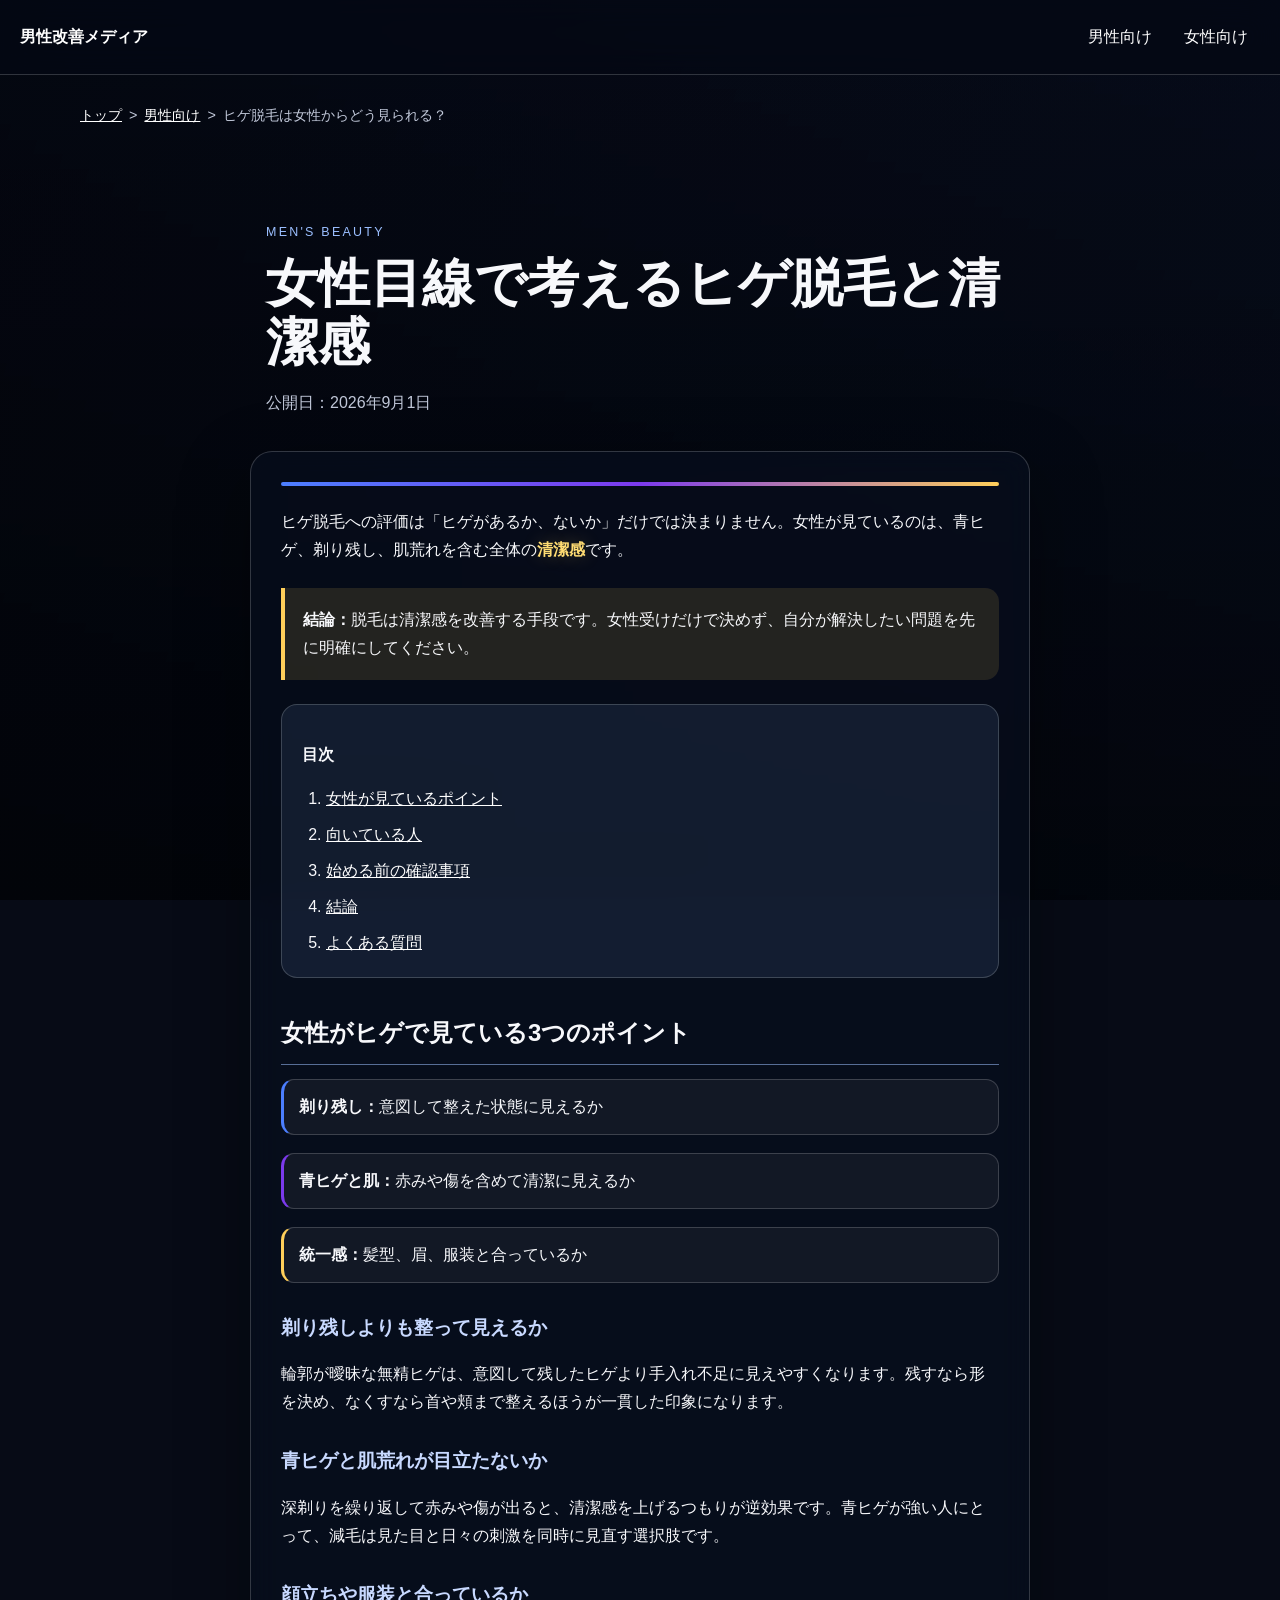
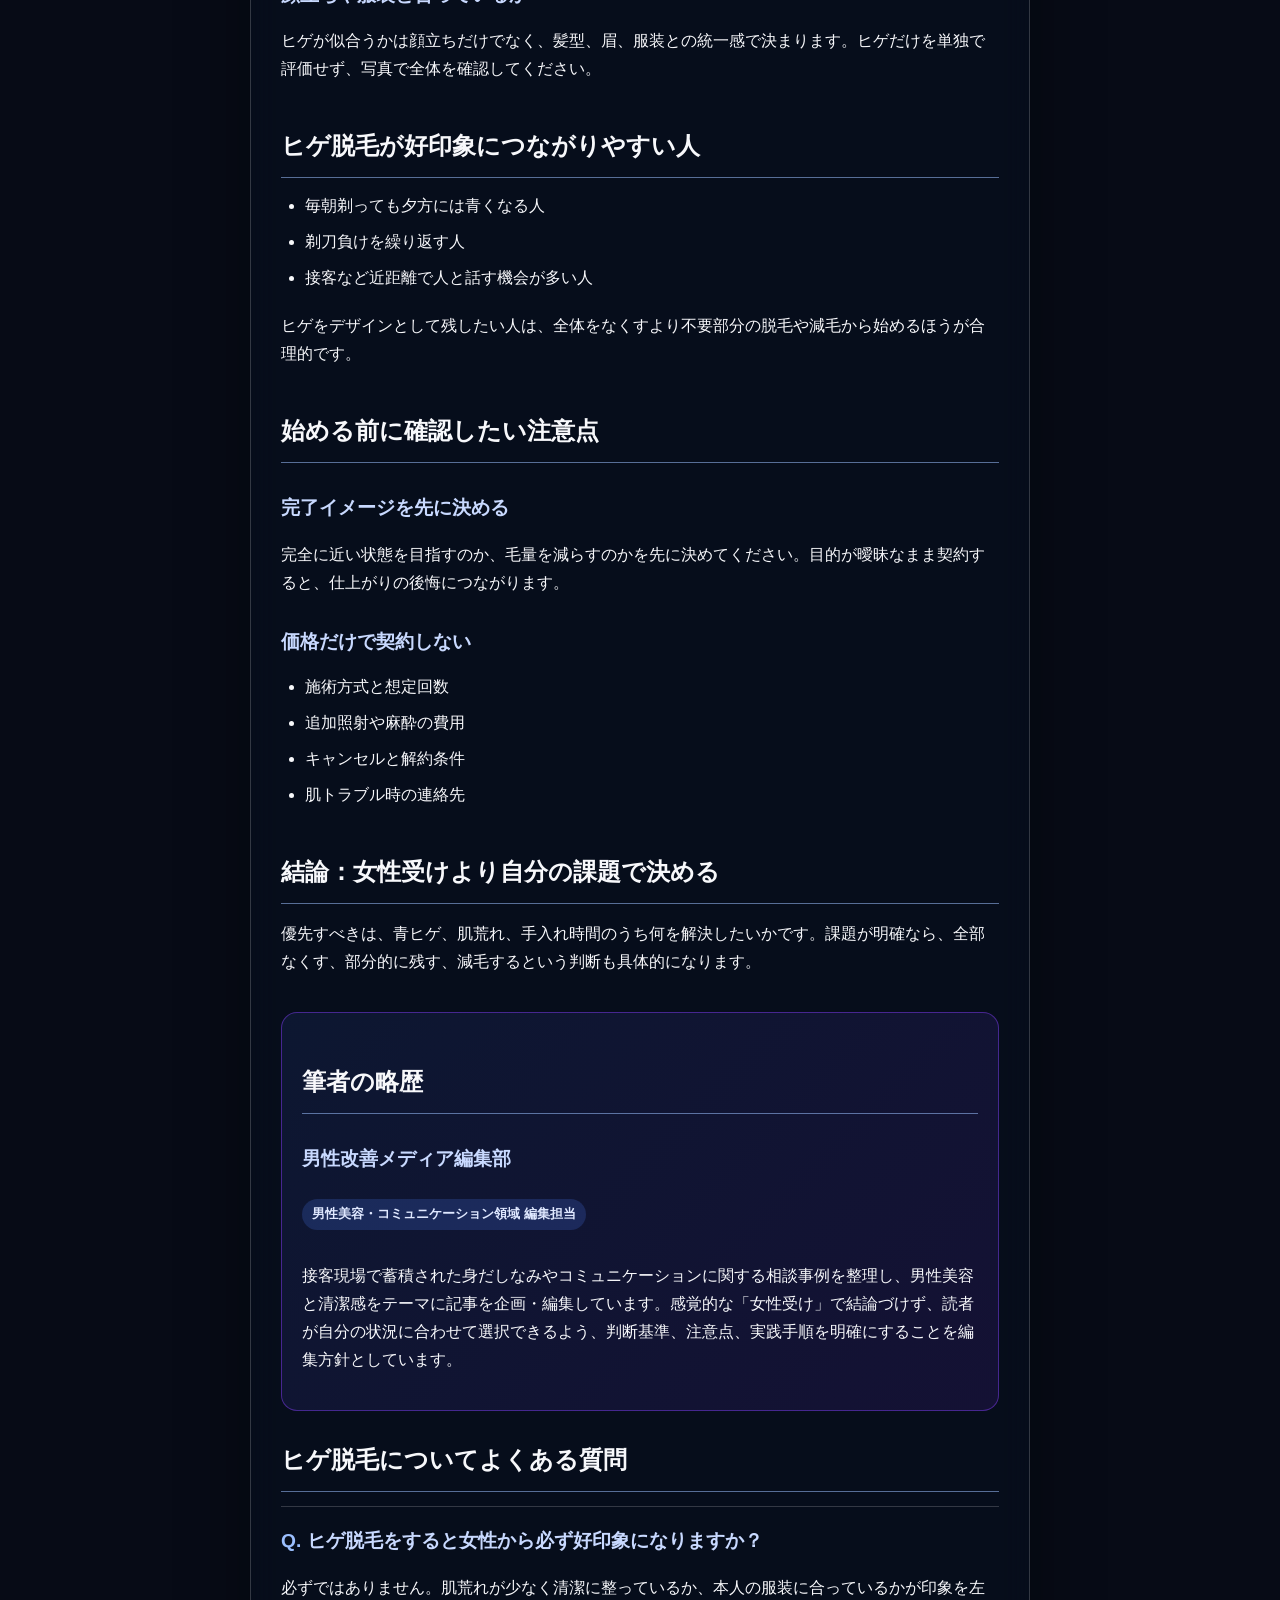
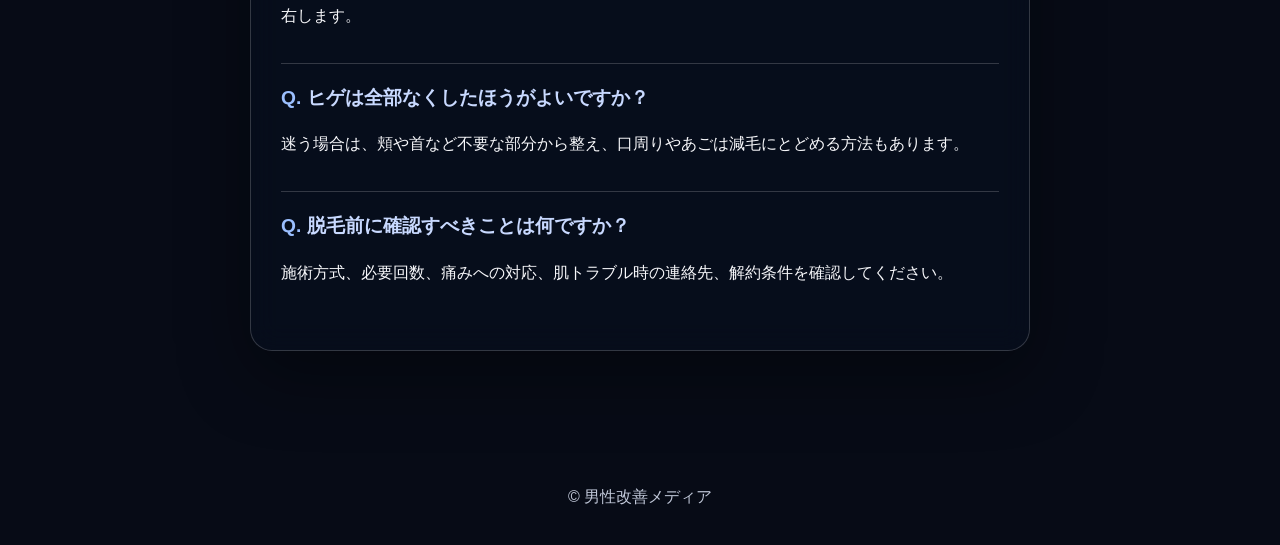
==== mens/hige-datsumo/index.html @ 0d2eb724 "Add files via upload" ====
<!doctype html>
<html lang="ja">
<head>
  <meta charset="UTF-8"><meta name="viewport" content="width=device-width,initial-scale=1">
  <title>ヒゲ脱毛は女性に好印象？本音を解説</title>
  <meta name="description" content="ヒゲ脱毛は女性にどう見られるのか。青ヒゲ、清潔感、似合うデザインの考え方から、脱毛前に確認すべき注意点まで、女性の本音を踏まえて具体的に解説します。">
  <meta name="keywords" content="ヒゲ脱毛,青ヒゲ,女性の本音">
  <link rel="canonical" href="https://tojo-cast.com/blog/mens/hige-datsumo/">
  <meta property="og:type" content="article"><meta property="og:locale" content="ja_JP"><meta property="og:site_name" content="男性改善メディア">
  <meta property="og:title" content="ヒゲ脱毛は女性に好印象？本音を解説"><meta property="og:description" content="青ヒゲや清潔感を女性はどう見るのか。ヒゲ脱毛の印象と判断基準を現場視点で解説します。"><meta property="og:url" content="https://tojo-cast.com/blog/mens/hige-datsumo/"><meta property="article:published_time" content="2026-09-01">
  <link rel="stylesheet" href="../../style.css">
  <script type="application/ld+json">[{"@context":"https://schema.org","@type":"Article","headline":"ヒゲ脱毛は女性に好印象？本音を解説","description":"ヒゲ脱毛は女性にどう見られるのか。青ヒゲ、清潔感、似合うデザインの考え方を女性の本音から解説します。","datePublished":"2026-09-01","dateModified":"2026-09-01","inLanguage":"ja","mainEntityOfPage":"https://tojo-cast.com/blog/mens/hige-datsumo/","author":{"@type":"Person","name":"男性改善メディア編集部"},"publisher":{"@type":"Organization","name":"男性改善メディア","url":"https://tojo-cast.com/blog/"},"keywords":["ヒゲ脱毛","青ヒゲ","女性の本音"]},{"@context":"https://schema.org","@type":"FAQPage","mainEntity":[{"@type":"Question","name":"ヒゲ脱毛をすると女性から必ず好印象になりますか？","acceptedAnswer":{"@type":"Answer","text":"必ずではありません。脱毛そのものより、肌荒れが少なく清潔に整っていること、本人の顔立ちや服装に合っていることが印象を左右します。"}},{"@type":"Question","name":"ヒゲは全部なくしたほうがよいですか？","acceptedAnswer":{"@type":"Answer","text":"迷う場合は、頬や首など不要な部分から整え、口周りやあごは減毛にとどめる方法もあります。"}},{"@type":"Question","name":"脱毛前に確認すべきことは何ですか？","acceptedAnswer":{"@type":"Answer","text":"施術方式、必要回数、痛みへの対応、肌トラブル時の連絡先、解約条件を確認してください。"}}]},{"@context":"https://schema.org","@type":"BreadcrumbList","itemListElement":[{"@type":"ListItem","position":1,"name":"トップ","item":"https://tojo-cast.com/blog/"},{"@type":"ListItem","position":2,"name":"男性向け","item":"https://tojo-cast.com/blog/#mens"},{"@type":"ListItem","position":3,"name":"ヒゲ脱毛は女性からどう見られる？","item":"https://tojo-cast.com/blog/mens/hige-datsumo/"}]}]</script>
</head>
<body>
  <div class="site-bg"></div>
  <header class="top-header"><a class="logo" href="../../">男性改善メディア</a><nav class="main-nav" aria-label="カテゴリ"><a href="../../#mens">男性向け</a><a href="../../#womens">女性向け</a></nav></header>
  <main class="detail-main">
    <nav aria-label="パンくずリスト"><ol class="blog-breadcrumb"><li><a href="../../">トップ</a></li><li><a href="../../#mens">男性向け</a></li><li aria-current="page">ヒゲ脱毛は女性からどう見られる？</li></ol></nav>
    <article class="blog-container">
      <header class="sub-hero compact-hero"><p class="eyebrow">MEN'S BEAUTY</p><h1>女性目線で考えるヒゲ脱毛と清潔感</h1><p class="lead">公開日：<time datetime="2026-09-01">2026年9月1日</time></p></header>
      <div class="panel blog-article-body">
        <hr class="blog-color-bar">
        <p>ヒゲ脱毛への評価は「ヒゲがあるか、ないか」だけでは決まりません。女性が見ているのは、青ヒゲ、剃り残し、肌荒れを含む全体の<span class="blog-inline-emphasis">清潔感</span>です。</p>
        <aside class="blog-important"><strong>結論：</strong>脱毛は清潔感を改善する手段です。女性受けだけで決めず、自分が解決したい問題を先に明確にしてください。</aside>
        <nav class="blog-toc" aria-labelledby="toc-title"><p id="toc-title" class="blog-toc-title">目次</p><ol><li><a href="#points">女性が見ているポイント</a></li><li><a href="#fit">向いている人</a></li><li><a href="#check">始める前の確認事項</a></li><li><a href="#conclusion">結論</a></li><li><a href="#faq">よくある質問</a></li></ol></nav>
        <h2 id="points">女性がヒゲで見ている3つのポイント</h2>
        <ol class="blog-summary-list"><li><strong>剃り残し：</strong>意図して整えた状態に見えるか</li><li><strong>青ヒゲと肌：</strong>赤みや傷を含めて清潔に見えるか</li><li><strong>統一感：</strong>髪型、眉、服装と合っているか</li></ol>
        <h3>剃り残しよりも整って見えるか</h3><p>輪郭が曖昧な無精ヒゲは、意図して残したヒゲより手入れ不足に見えやすくなります。残すなら形を決め、なくすなら首や頬まで整えるほうが一貫した印象になります。</p>
        <h3>青ヒゲと肌荒れが目立たないか</h3><p>深剃りを繰り返して赤みや傷が出ると、清潔感を上げるつもりが逆効果です。青ヒゲが強い人にとって、減毛は見た目と日々の刺激を同時に見直す選択肢です。</p>
        <h3>顔立ちや服装と合っているか</h3><p>ヒゲが似合うかは顔立ちだけでなく、髪型、眉、服装との統一感で決まります。ヒゲだけを単独で評価せず、写真で全体を確認してください。</p>
        <h2 id="fit">ヒゲ脱毛が好印象につながりやすい人</h2><ul><li>毎朝剃っても夕方には青くなる人</li><li>剃刀負けを繰り返す人</li><li>接客など近距離で人と話す機会が多い人</li></ul><p>ヒゲをデザインとして残したい人は、全体をなくすより不要部分の脱毛や減毛から始めるほうが合理的です。</p>
        <h2 id="check">始める前に確認したい注意点</h2><h3>完了イメージを先に決める</h3><p>完全に近い状態を目指すのか、毛量を減らすのかを先に決めてください。目的が曖昧なまま契約すると、仕上がりの後悔につながります。</p><h3>価格だけで契約しない</h3><ul><li>施術方式と想定回数</li><li>追加照射や麻酔の費用</li><li>キャンセルと解約条件</li><li>肌トラブル時の連絡先</li></ul>
        <h2 id="conclusion">結論：女性受けより自分の課題で決める</h2><p>優先すべきは、青ヒゲ、肌荒れ、手入れ時間のうち何を解決したいかです。課題が明確なら、全部なくす、部分的に残す、減毛するという判断も具体的になります。</p>
        <section class="blog-author" aria-labelledby="author"><h2 id="author">筆者の略歴</h2><h3>男性改善メディア編集部</h3><p class="blog-author-role">男性美容・コミュニケーション領域 編集担当</p><p>接客現場で蓄積された身だしなみやコミュニケーションに関する相談事例を整理し、男性美容と清潔感をテーマに記事を企画・編集しています。感覚的な「女性受け」で結論づけず、読者が自分の状況に合わせて選択できるよう、判断基準、注意点、実践手順を明確にすることを編集方針としています。</p></section>
        <section id="faq" aria-labelledby="faq-title"><h2 id="faq-title">ヒゲ脱毛についてよくある質問</h2><article class="blog-faq-item"><h3>ヒゲ脱毛をすると女性から必ず好印象になりますか？</h3><p>必ずではありません。肌荒れが少なく清潔に整っているか、本人の服装に合っているかが印象を左右します。</p></article><article class="blog-faq-item"><h3>ヒゲは全部なくしたほうがよいですか？</h3><p>迷う場合は、頬や首など不要な部分から整え、口周りやあごは減毛にとどめる方法もあります。</p></article><article class="blog-faq-item"><h3>脱毛前に確認すべきことは何ですか？</h3><p>施術方式、必要回数、痛みへの対応、肌トラブル時の連絡先、解約条件を確認してください。</p></article></section>
      </div>
    </article>
  </main>
  <footer class="footer">© 男性改善メディア</footer>
</body></html>
---- style.css ----
* {
    box-sizing: border-box;
    margin: 0;
    padding: 0
}

:root {
    --text: #f7f8fb;
    --muted: #c1c8d9;
    --line: rgba(255, 255, 255, .18);
    --panel: rgba(8, 14, 30, .72);
    --accent: #9bbfff;
    --blue: #4c7fff;
    --purple: #7c3aed;
    --green: #06c755
}

html {
    scroll-behavior: smooth
}

body {
    min-height: 100vh;
    color: var(--text);
    font-family: "Segoe UI", "Hiragino Sans", "Yu Gothic", sans-serif;
    background: #070b16;
    line-height: 1.75
}



a {
    color: #fff !important;
    /* 通常時の文字色（白など） */
}

a:visited {
    color: #ccc !important;
    /* 訪問済みリンクの色（薄いグレーなど） */
}

.site-bg {
    position: fixed;
    inset: 0;
    z-index: -2;
    background-image: linear-gradient(105deg, rgba(3, 6, 16, .58), rgba(8, 18, 42, .38)), url("https://tojo-cast.com/assets/images/background.png");
    background-position: center;
    background-size: cover;
    background-repeat: no-repeat
}

.site-bg:after {
    content: "";
    position: absolute;
    inset: 0;
    background: linear-gradient(to bottom, rgba(0, 0, 0, .08), rgba(0, 0, 0, .55))
}

.top-header {
    position: sticky;
    top: 0;
    z-index: 10;
    display: flex;
    justify-content: space-between;
    align-items: center;
    padding: 14px 20px;
    background: rgba(5, 9, 20, .76);
    backdrop-filter: blur(16px);
    border-bottom: 1px solid var(--line)
}

.logo {
    font-weight: 800;
    text-decoration: none
}

.main-nav {
    display: flex;
    gap: 8px
}

.main-nav a {
    text-decoration: none;
    padding: 9px 12px;
    border-radius: 999px
}

.main-nav a:hover {
    color: #fff;
    background: rgba(255, 255, 255, .08)
}

.menu-button {
    display: none;
    color: #fff;
    background: transparent;
    border: 1px solid var(--line);
    border-radius: 999px;
    padding: 8px 13px
}

.hero,
.sub-hero {
    width: min(1040px, calc(100% - 32px));
    margin: auto;
    padding: 74px 0 54px
}

.hero h1 {
    font-size: clamp(2.5rem, 7vw, 5rem);
    line-height: 1.08
}

.sub-hero h1 {
    font-size: clamp(2rem, 4.5vw, 3.25rem);
    line-height: 1.13
}

.compact-hero {
    padding-bottom: 34px
}

.eyebrow,
.section-label {
    font-size: .78rem;
    letter-spacing: .18em;
    color: var(--accent);
    margin-bottom: 10px
}

.lead,
.muted,
.cast-body p,
.faq-list p {
    color: var(--muted);
    margin-top: 17px
}

.hero-actions,
.choice-actions {
    display: flex;
    gap: 16px;
    flex-wrap: wrap;
    margin-top: 30px;
    align-items: center
}

.choice-actions {
    padding-bottom: 6px
}

.primary-btn,
.secondary-btn,
.line-btn {
    display: inline-flex;
    min-height: 50px;
    align-items: center;
    justify-content: center;
    padding: 13px 22px;
    border-radius: 999px;
    text-decoration: none;
    font-weight: 700
}

#cast-detail {
    white-space: pre-line;
}

.primary-btn {
    border: 0;
    color: #fff;
    background: linear-gradient(135deg, var(--blue), var(--purple));
    cursor: pointer
}

.secondary-btn {
    border: 1px solid var(--line);
    background: rgba(255, 255, 255, .07)
}

.line-btn {
    background: var(--green);
    color: #fff
}

.section {
    width: min(1120px, calc(100% - 32px));
    margin: 0 auto 28px
}

.panel,
.cast-card,
.detail-card,
.schedule-card {
    background: var(--panel);
    border: 1px solid var(--line);
    border-radius: 22px;
    box-shadow: 0 24px 70px rgba(0, 0, 0, .38);
    backdrop-filter: blur(14px)
}

.panel {
    padding: 30px
}

.about-panel,
.two-col {
    display: grid;
    grid-template-columns: 1.2fr .9fr;
    gap: 26px
}

.section h2 {
    font-size: clamp(1.55rem, 3vw, 2.25rem);
    line-height: 1.25;
    margin-bottom: 12px
}

.trust-card {
    padding: 22px;
    background: rgba(255, 255, 255, .08);
    border-radius: 18px
}

.station-links {
    display: grid;
    grid-template-columns: repeat(auto-fit, minmax(200px, 1fr));
    gap: 12px;
    margin-top: 20px
}

.station-links a {
    display: grid;
    text-decoration: none;
    padding: 15px;
    border: 1px solid var(--line);
    border-radius: 15px;
}

.station-links span {
    font-size: .85rem;
    color: var(--muted)
}

.section-head {
    margin-bottom: 20px
}

.cast-grid {
    display: grid;
    grid-template-columns: repeat(3, 1fr);
    gap: 20px
}

.cast-card {
    text-decoration: none;
    overflow: hidden
}

.cast-thumb-wrap {
    position: relative
}

.cast-card img {
    width: 100%;
    display: block;
    aspect-ratio: 4/5;
    object-fit: cover
}

.recommend-badge,
.photo-count {
    position: absolute;
    padding: 5px 10px;
    border-radius: 999px;
    font-size: .76rem
}

.recommend-badge {
    top: 12px;
    left: 12px;
    background: #ffcf5a;
    color: #161616;
    font-weight: 800
}

.photo-count {
    right: 12px;
    bottom: 12px;
    background: rgba(5, 9, 20, .75)
}

.cast-body {
    padding: 18px
}

.tag-row {
    display: flex;
    gap: 7px;
    flex-wrap: wrap;
    margin: 12px 0
}

.tag {
    font-size: .76rem;
    padding: 4px 8px;
    border-radius: 999px;
    background: rgba(139, 183, 255, .14)
}

.mini-schedule {
    display: grid;
    grid-template-columns: repeat(7, 1fr);
    gap: 5px;
    margin-top: 14px
}

.mini-day {
    height: 8px;
    border-radius: 999px
}

.mini-day.available {
    background: #5de4aa
}

.mini-day.unavailable {
    background: #4c5265
}

.check-list {
    list-style: none
}

.check-list li {
    padding: 9px 0;
    border-bottom: 1px solid rgba(255, 255, 255, .1)
}

.mail-template {
    padding: 20px;
    background: rgba(0, 0, 0, .25);
    border-radius: 16px
}

.mail-template pre {
    white-space: pre-wrap;
    color: #dce8ff;
    font: inherit;
    font-size: .9rem
}

.info-list {
    display: grid;
    gap: 12px
}

.info-list p {
    display: grid;
    padding: 14px;
    background: rgba(255, 255, 255, .06);
    border-radius: 14px
}

.faq-list {
    display: grid;
    gap: 14px
}

.faq-list article {
    padding: 18px;
    background: rgba(255, 255, 255, .05);
    border-radius: 16px
}

.faq-list article h2 {
    font-size: 1.15rem
}

.footer {
    text-align: center;
    color: var(--muted);
    padding: 34px
}

.detail-main {
    width: min(1120px, calc(100% - 32px));
    margin: auto;
    padding: 28px 0 70px
}

.back-link {
    color: var(--muted)
}

.detail-layout {
    display: grid;
    grid-template-columns: .9fr 1.1fr;
    gap: 22px;
    margin-top: 18px
}

.detail-photo {
    overflow: hidden;
    border-radius: 22px;
    border: 1px solid var(--line)
}

.detail-photo img {
    width: 100%;
    display: block;
    aspect-ratio: 4/5;
    object-fit: cover
}

.gallery-thumbs {
    display: grid;
    grid-template-columns: repeat(3, 1fr);
    gap: 8px;
    margin-top: 9px
}

.gallery-thumb {
    padding: 0;
    border: 1px solid var(--line);
    border-radius: 12px;
    overflow: hidden
}

.gallery-thumb img {
    width: 100%;
    display: block
}

.detail-card,
.schedule-card {
    padding: 26px
}

.detail-card h1 {
    font-size: clamp(1.9rem, 4vw, 3rem)
}

.detail-recommend {
    font-size: .75rem;
    background: #ffcf5a;
    color: #111;
    padding: 4px 8px;
    border-radius: 999px;
    margin-left: 8px
}

.schedule-card {
    grid-column: 1/-1
}

.calendar {
    display: grid;
    grid-template-columns: repeat(7, 1fr);
    gap: 8px;
    margin-top: 16px
}

.calendar-day {
    display: grid;
    gap: 4px;
    padding: 10px;
    border: 1px solid var(--line);
    border-radius: 13px;
    background: rgba(0, 0, 0, .24)
}

.calendar-day span,
.calendar-day small {
    font-size: .74rem;
    color: var(--muted)
}

.calendar-day.available {
    border-color: rgba(93, 228, 170, .4)
}

.calendar-day.unavailable {
    opacity: .65
}

@media(max-width:850px) {
    .menu-button {
        display: block
    }

    .main-nav {
        display: none;
        position: absolute;
        top: 62px;
        left: 12px;
        right: 12px;
        flex-direction: column;
        background: rgba(5, 9, 20, .97);
        padding: 13px;
        border-radius: 16px
    }

    .main-nav.open {
        display: flex
    }

    .main-nav a {
        text-align: center
    }

    .hero,
    .sub-hero {
        padding: 48px 0 36px
    }

    .about-panel,
    .two-col,
    .detail-layout {
        grid-template-columns: 1fr
    }

    .cast-grid {
        grid-template-columns: 1fr
    }

    .choice-actions {
        gap: 14px;
        margin-top: 24px
    }

    .choice-actions>* {
        width: 100%
    }

    .calendar {
        grid-template-columns: repeat(2, 1fr)
    }

    .site-bg {
        background-attachment: scroll;
        background-position: 50% 20%
    }
}

@media(max-width:420px) {
    .hero h1 {
        font-size: 2.25rem
    }

    .sub-hero h1 {
        font-size: 1.9rem
    }

    .calendar {
        grid-template-columns: 1fr
    }

    .panel {
        padding: 22px
    }
}

/* ==================================================
   Blog extension classes
   Existing rules above this point are unchanged.
   ================================================== */
.blog-container {
    width: min(780px, calc(100% - 32px));
    margin: 0 auto 28px
}
.blog-wide {
    width: min(1120px, calc(100% - 32px));
    margin: 0 auto 28px
}
.blog-breadcrumb {
    display: flex;
    flex-wrap: wrap;
    gap: 7px;
    list-style: none;
    color: var(--muted);
    font-size: .9rem;
    margin-bottom: 20px
}
.blog-breadcrumb li:not(:last-child):after {
    content: ">";
    margin-left: 7px;
    color: var(--muted)
}
.blog-category-section {
    scroll-margin-top: 90px;
    margin-bottom: 24px
}
.blog-category-section:target {
    outline: 2px solid var(--accent);
    outline-offset: 5px
}
.blog-article-list {
    display: grid;
    gap: 12px;
    list-style: none;
    margin-top: 18px
}
.blog-article-list a {
    display: block;
    padding: 16px;
    text-decoration: none;
    border: 1px solid var(--line);
    border-radius: 15px;
    background: rgba(255, 255, 255, .05)
}
.blog-article-list a:hover {
    background: rgba(255, 255, 255, .1)
}
.blog-article-list strong,
.blog-article-list span {
    display: block
}
.blog-article-list span {
    color: var(--muted);
    font-size: .9rem;
    margin-top: 5px
}
.blog-article-body {
    font-size: 1rem
}
.blog-article-body p {
    margin: 16px 0
}
.blog-article-body h2 {
    margin: 42px 0 14px;
    padding-bottom: 10px;
    border-bottom: 1px solid var(--line)
}
.blog-article-body h2:first-of-type {
    margin-top: 28px
}
.blog-article-body h3 {
    font-size: 1.2rem;
    margin: 28px 0 8px
}
.blog-article-body ul,
.blog-article-body ol {
    padding-left: 1.5em;
    margin: 14px 0 20px
}
.blog-article-body li + li {
    margin-top: 8px
}
.blog-toc {
    margin: 24px 0 34px;
    padding: 20px;
    border: 1px solid var(--line);
    border-radius: 16px;
    background: rgba(139, 183, 255, .1)
}
.blog-toc-title {
    font-weight: 800;
    margin: 0 0 8px
}
.blog-toc ol {
    margin-bottom: 0
}
.blog-important {
    margin: 24px 0;
    padding: 18px;
    border-left: 4px solid #ffcf5a;
    border-radius: 0 14px 14px 0;
    background: rgba(255, 207, 90, .12)
}
.blog-summary-list {
    display: grid;
    gap: 10px;
    padding: 0 !important;
    list-style: none
}
.blog-summary-list li {
    padding: 13px 15px;
    border: 1px solid var(--line);
    border-radius: 13px;
    background: rgba(255, 255, 255, .05)
}
.blog-author {
    margin-top: 36px;
    padding: 20px;
    border: 1px solid var(--line);
    border-radius: 16px;
    background: rgba(255, 255, 255, .05)
}
.blog-author h2 {
    margin-top: 0
}
.blog-faq-item {
    padding: 17px 0;
    border-top: 1px solid var(--line)
}
.blog-faq-item h3 {
    margin-top: 0
}
@media(min-width:700px) {
    .blog-article-list {
        grid-template-columns: repeat(2, 1fr)
    }
}
@media(max-width:420px) {
    .blog-container,
    .blog-wide {
        width: calc(100% - 24px)
    }
    .blog-toc,
    .blog-important,
    .blog-author {
        padding: 16px
    }
}


/* Blog V3 color and emphasis additions. Existing classes above remain unchanged. */
.blog-inline-emphasis {
    display: inline;
    color: #ffdc73;
    font-weight: 800;
    text-shadow: 0 0 18px rgba(255, 207, 90, .24)
}
.blog-color-bar {
    height: 4px;
    margin: 0 0 22px;
    border: 0;
    border-radius: 999px;
    background: linear-gradient(90deg, var(--blue), var(--purple), #ffcf5a)
}
.blog-article-body h2 {
    border-bottom-color: rgba(155, 191, 255, .55)
}
.blog-article-body h3 {
    color: #c8d9ff
}
.blog-summary-list li:nth-child(3n+1) {
    border-left: 3px solid var(--blue)
}
.blog-summary-list li:nth-child(3n+2) {
    border-left: 3px solid var(--purple)
}
.blog-summary-list li:nth-child(3n) {
    border-left: 3px solid #ffcf5a
}
.blog-author {
    border-color: rgba(124, 58, 237, .5);
    background: linear-gradient(135deg, rgba(76, 127, 255, .1), rgba(124, 58, 237, .12))
}
.blog-author-role {
    display: inline-block;
    margin: 5px 0 12px;
    padding: 4px 10px;
    border-radius: 999px;
    color: #dfe8ff;
    background: rgba(76, 127, 255, .2);
    font-size: .82rem;
    font-weight: 700
}
.blog-faq-item h3:before {
    content: "Q. ";
    color: #9bbfff
}
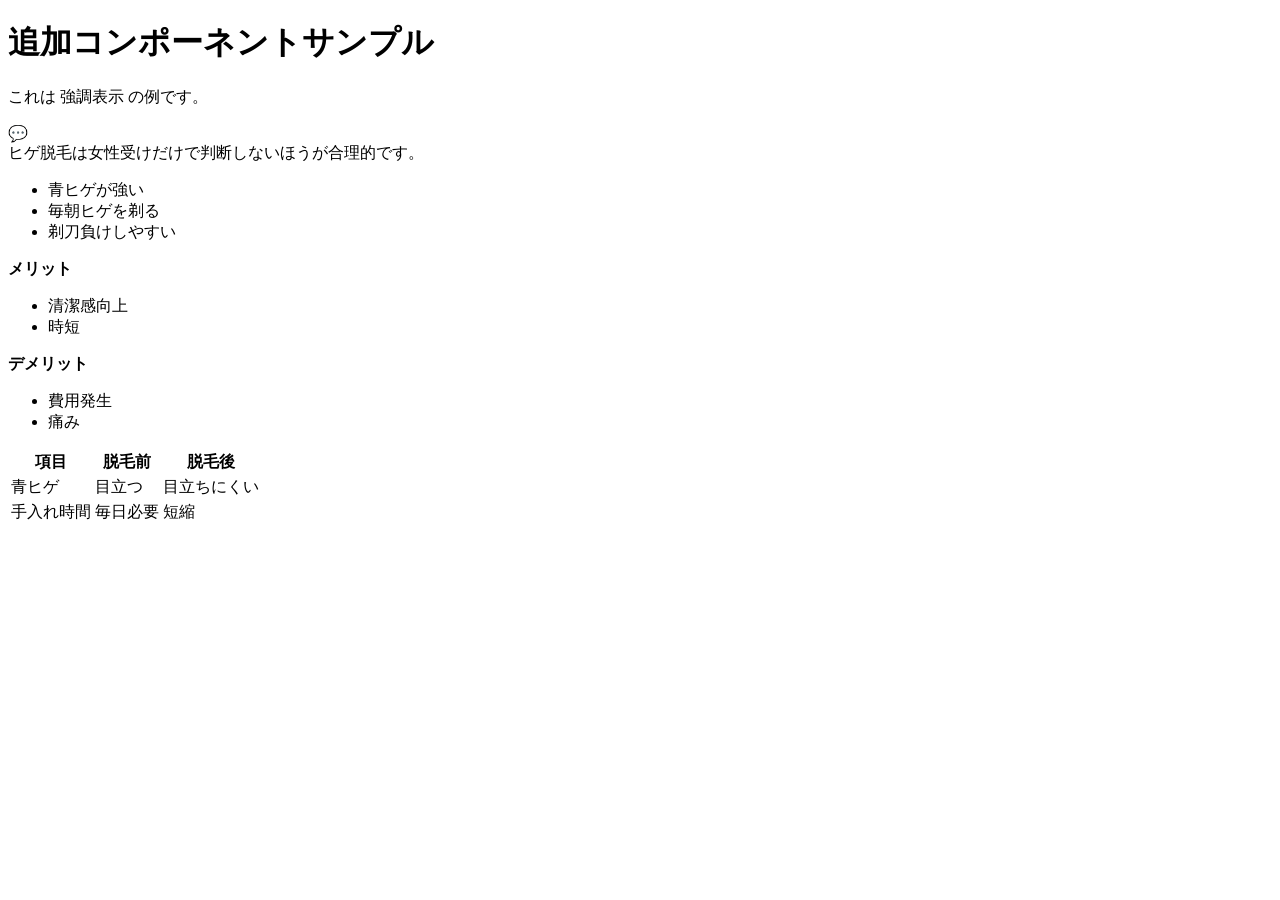
==== commit 70821737: "Add files via upload" ====
--- a/mens/hige-datsumo/index.html
+++ b/mens/hige-datsumo/index.html
@@ -1,40 +1,28 @@
 <!doctype html>
-<html lang="ja">
-<head>
-  <meta charset="UTF-8"><meta name="viewport" content="width=device-width,initial-scale=1">
-  <title>ヒゲ脱毛は女性に好印象？本音を解説</title>
-  <meta name="description" content="ヒゲ脱毛は女性にどう見られるのか。青ヒゲ、清潔感、似合うデザインの考え方から、脱毛前に確認すべき注意点まで、女性の本音を踏まえて具体的に解説します。">
-  <meta name="keywords" content="ヒゲ脱毛,青ヒゲ,女性の本音">
-  <link rel="canonical" href="https://tojo-cast.com/blog/mens/hige-datsumo/">
-  <meta property="og:type" content="article"><meta property="og:locale" content="ja_JP"><meta property="og:site_name" content="男性改善メディア">
-  <meta property="og:title" content="ヒゲ脱毛は女性に好印象？本音を解説"><meta property="og:description" content="青ヒゲや清潔感を女性はどう見るのか。ヒゲ脱毛の印象と判断基準を現場視点で解説します。"><meta property="og:url" content="https://tojo-cast.com/blog/mens/hige-datsumo/"><meta property="article:published_time" content="2026-09-01">
-  <link rel="stylesheet" href="../../style.css">
-  <script type="application/ld+json">[{"@context":"https://schema.org","@type":"Article","headline":"ヒゲ脱毛は女性に好印象？本音を解説","description":"ヒゲ脱毛は女性にどう見られるのか。青ヒゲ、清潔感、似合うデザインの考え方を女性の本音から解説します。","datePublished":"2026-09-01","dateModified":"2026-09-01","inLanguage":"ja","mainEntityOfPage":"https://tojo-cast.com/blog/mens/hige-datsumo/","author":{"@type":"Person","name":"男性改善メディア編集部"},"publisher":{"@type":"Organization","name":"男性改善メディア","url":"https://tojo-cast.com/blog/"},"keywords":["ヒゲ脱毛","青ヒゲ","女性の本音"]},{"@context":"https://schema.org","@type":"FAQPage","mainEntity":[{"@type":"Question","name":"ヒゲ脱毛をすると女性から必ず好印象になりますか？","acceptedAnswer":{"@type":"Answer","text":"必ずではありません。脱毛そのものより、肌荒れが少なく清潔に整っていること、本人の顔立ちや服装に合っていることが印象を左右します。"}},{"@type":"Question","name":"ヒゲは全部なくしたほうがよいですか？","acceptedAnswer":{"@type":"Answer","text":"迷う場合は、頬や首など不要な部分から整え、口周りやあごは減毛にとどめる方法もあります。"}},{"@type":"Question","name":"脱毛前に確認すべきことは何ですか？","acceptedAnswer":{"@type":"Answer","text":"施術方式、必要回数、痛みへの対応、肌トラブル時の連絡先、解約条件を確認してください。"}}]},{"@context":"https://schema.org","@type":"BreadcrumbList","itemListElement":[{"@type":"ListItem","position":1,"name":"トップ","item":"https://tojo-cast.com/blog/"},{"@type":"ListItem","position":2,"name":"男性向け","item":"https://tojo-cast.com/blog/#mens"},{"@type":"ListItem","position":3,"name":"ヒゲ脱毛は女性からどう見られる？","item":"https://tojo-cast.com/blog/mens/hige-datsumo/"}]}]</script>
-</head>
-<body>
-  <div class="site-bg"></div>
-  <header class="top-header"><a class="logo" href="../../">男性改善メディア</a><nav class="main-nav" aria-label="カテゴリ"><a href="../../#mens">男性向け</a><a href="../../#womens">女性向け</a></nav></header>
-  <main class="detail-main">
-    <nav aria-label="パンくずリスト"><ol class="blog-breadcrumb"><li><a href="../../">トップ</a></li><li><a href="../../#mens">男性向け</a></li><li aria-current="page">ヒゲ脱毛は女性からどう見られる？</li></ol></nav>
-    <article class="blog-container">
-      <header class="sub-hero compact-hero"><p class="eyebrow">MEN'S BEAUTY</p><h1>女性目線で考えるヒゲ脱毛と清潔感</h1><p class="lead">公開日：<time datetime="2026-09-01">2026年9月1日</time></p></header>
-      <div class="panel blog-article-body">
-        <hr class="blog-color-bar">
-        <p>ヒゲ脱毛への評価は「ヒゲがあるか、ないか」だけでは決まりません。女性が見ているのは、青ヒゲ、剃り残し、肌荒れを含む全体の<span class="blog-inline-emphasis">清潔感</span>です。</p>
-        <aside class="blog-important"><strong>結論：</strong>脱毛は清潔感を改善する手段です。女性受けだけで決めず、自分が解決したい問題を先に明確にしてください。</aside>
-        <nav class="blog-toc" aria-labelledby="toc-title"><p id="toc-title" class="blog-toc-title">目次</p><ol><li><a href="#points">女性が見ているポイント</a></li><li><a href="#fit">向いている人</a></li><li><a href="#check">始める前の確認事項</a></li><li><a href="#conclusion">結論</a></li><li><a href="#faq">よくある質問</a></li></ol></nav>
-        <h2 id="points">女性がヒゲで見ている3つのポイント</h2>
-        <ol class="blog-summary-list"><li><strong>剃り残し：</strong>意図して整えた状態に見えるか</li><li><strong>青ヒゲと肌：</strong>赤みや傷を含めて清潔に見えるか</li><li><strong>統一感：</strong>髪型、眉、服装と合っているか</li></ol>
-        <h3>剃り残しよりも整って見えるか</h3><p>輪郭が曖昧な無精ヒゲは、意図して残したヒゲより手入れ不足に見えやすくなります。残すなら形を決め、なくすなら首や頬まで整えるほうが一貫した印象になります。</p>
-        <h3>青ヒゲと肌荒れが目立たないか</h3><p>深剃りを繰り返して赤みや傷が出ると、清潔感を上げるつもりが逆効果です。青ヒゲが強い人にとって、減毛は見た目と日々の刺激を同時に見直す選択肢です。</p>
-        <h3>顔立ちや服装と合っているか</h3><p>ヒゲが似合うかは顔立ちだけでなく、髪型、眉、服装との統一感で決まります。ヒゲだけを単独で評価せず、写真で全体を確認してください。</p>
-        <h2 id="fit">ヒゲ脱毛が好印象につながりやすい人</h2><ul><li>毎朝剃っても夕方には青くなる人</li><li>剃刀負けを繰り返す人</li><li>接客など近距離で人と話す機会が多い人</li></ul><p>ヒゲをデザインとして残したい人は、全体をなくすより不要部分の脱毛や減毛から始めるほうが合理的です。</p>
-        <h2 id="check">始める前に確認したい注意点</h2><h3>完了イメージを先に決める</h3><p>完全に近い状態を目指すのか、毛量を減らすのかを先に決めてください。目的が曖昧なまま契約すると、仕上がりの後悔につながります。</p><h3>価格だけで契約しない</h3><ul><li>施術方式と想定回数</li><li>追加照射や麻酔の費用</li><li>キャンセルと解約条件</li><li>肌トラブル時の連絡先</li></ul>
-        <h2 id="conclusion">結論：女性受けより自分の課題で決める</h2><p>優先すべきは、青ヒゲ、肌荒れ、手入れ時間のうち何を解決したいかです。課題が明確なら、全部なくす、部分的に残す、減毛するという判断も具体的になります。</p>
-        <section class="blog-author" aria-labelledby="author"><h2 id="author">筆者の略歴</h2><h3>男性改善メディア編集部</h3><p class="blog-author-role">男性美容・コミュニケーション領域 編集担当</p><p>接客現場で蓄積された身だしなみやコミュニケーションに関する相談事例を整理し、男性美容と清潔感をテーマに記事を企画・編集しています。感覚的な「女性受け」で結論づけず、読者が自分の状況に合わせて選択できるよう、判断基準、注意点、実践手順を明確にすることを編集方針としています。</p></section>
-        <section id="faq" aria-labelledby="faq-title"><h2 id="faq-title">ヒゲ脱毛についてよくある質問</h2><article class="blog-faq-item"><h3>ヒゲ脱毛をすると女性から必ず好印象になりますか？</h3><p>必ずではありません。肌荒れが少なく清潔に整っているか、本人の服装に合っているかが印象を左右します。</p></article><article class="blog-faq-item"><h3>ヒゲは全部なくしたほうがよいですか？</h3><p>迷う場合は、頬や首など不要な部分から整え、口周りやあごは減毛にとどめる方法もあります。</p></article><article class="blog-faq-item"><h3>脱毛前に確認すべきことは何ですか？</h3><p>施術方式、必要回数、痛みへの対応、肌トラブル時の連絡先、解約条件を確認してください。</p></article></section>
-      </div>
-    </article>
-  </main>
-  <footer class="footer">© 男性改善メディア</footer>
-</body></html>+<html lang="ja"><head><meta charset="UTF-8"><title>Blog Components Sample</title><link rel="stylesheet" href="style.css"></head><body>
+<div class="blog-container">
+<h1>追加コンポーネントサンプル</h1>
+<p>これは <span class="blog-inline-emphasis">強調表示</span> の例です。</p>
+
+<div class="blog-balloon">
+ <div class="blog-balloon-icon">💬</div>
+ <div class="blog-balloon-content">ヒゲ脱毛は女性受けだけで判断しないほうが合理的です。</div>
+</div>
+
+<ul class="blog-checklist">
+<li>青ヒゲが強い</li>
+<li>毎朝ヒゲを剃る</li>
+<li>剃刀負けしやすい</li>
+</ul>
+
+<div class="blog-pros-cons">
+<div class="blog-pros"><strong>メリット</strong><ul><li>清潔感向上</li><li>時短</li></ul></div>
+<div class="blog-cons"><strong>デメリット</strong><ul><li>費用発生</li><li>痛み</li></ul></div>
+</div>
+
+<table class="blog-table">
+<tr><th>項目</th><th>脱毛前</th><th>脱毛後</th></tr>
+<tr><td>青ヒゲ</td><td>目立つ</td><td>目立ちにくい</td></tr>
+<tr><td>手入れ時間</td><td>毎日必要</td><td>短縮</td></tr>
+</table>
+</div></body></html>
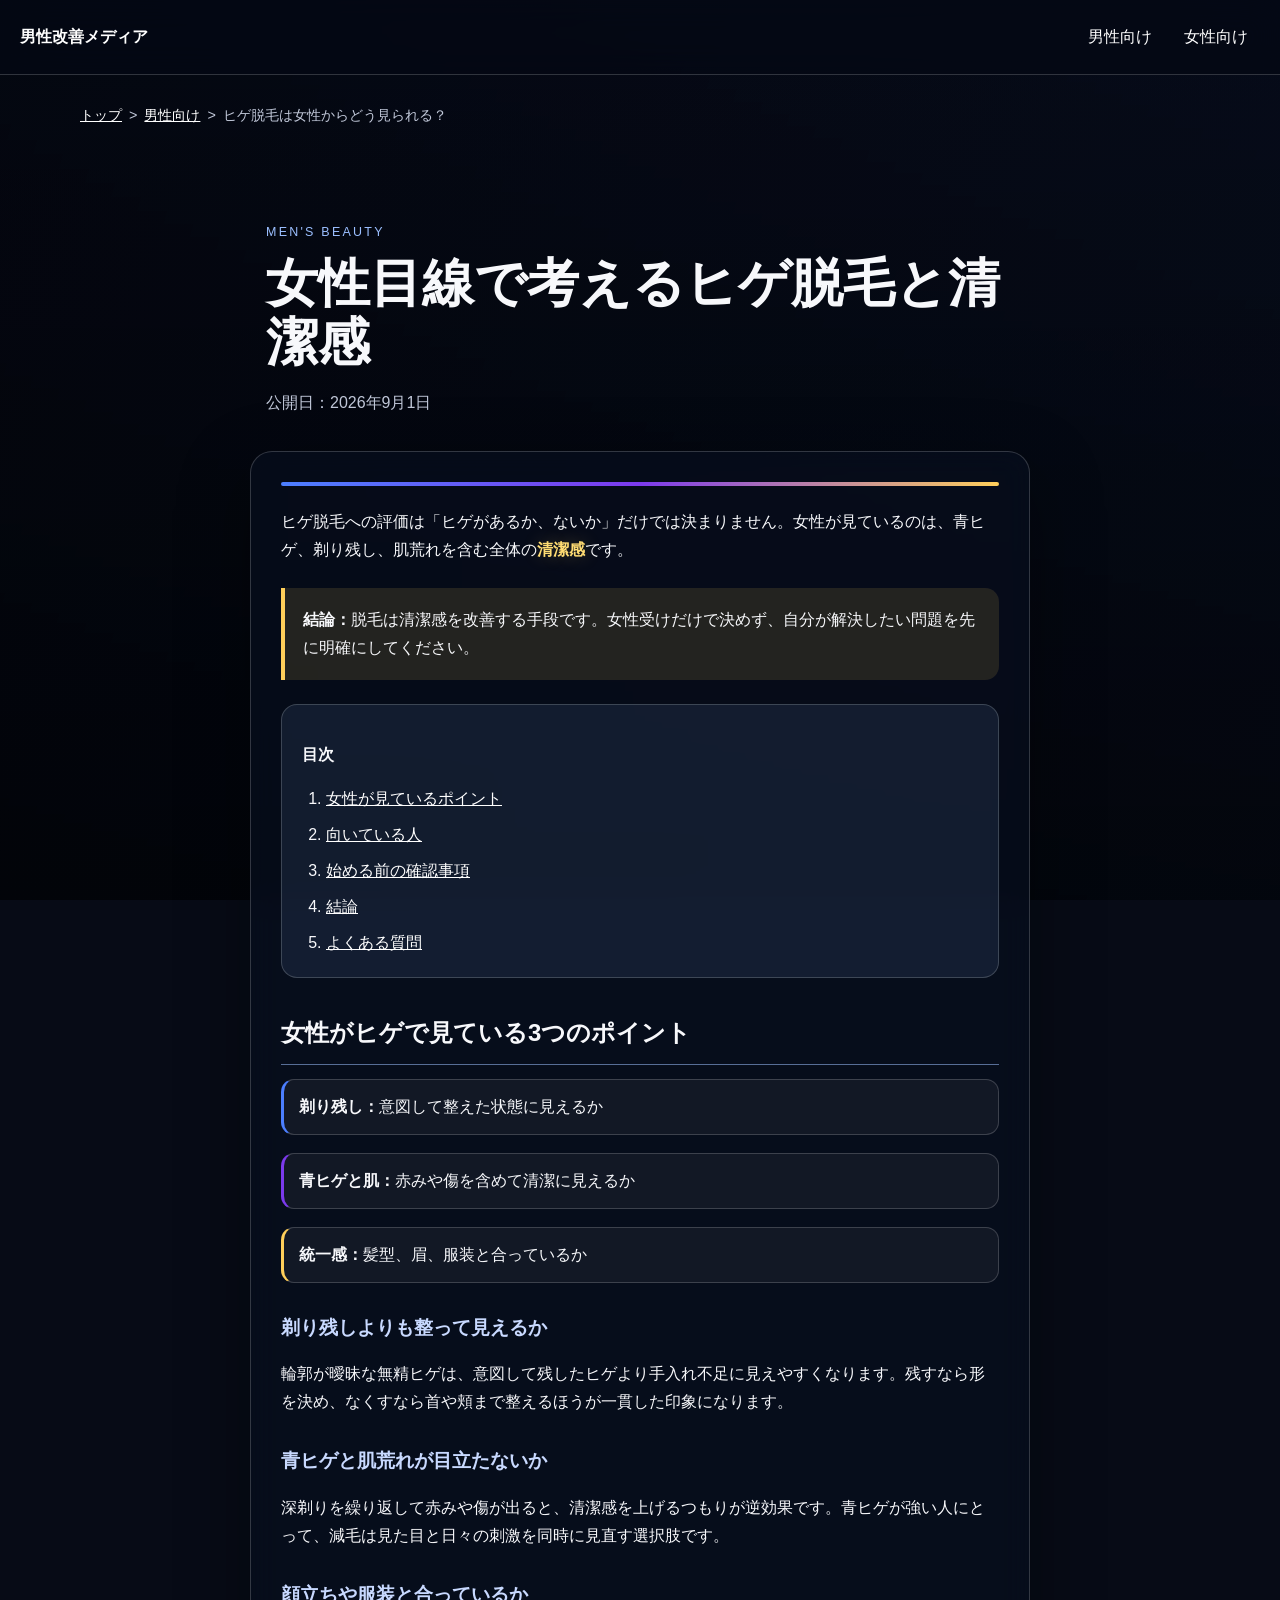
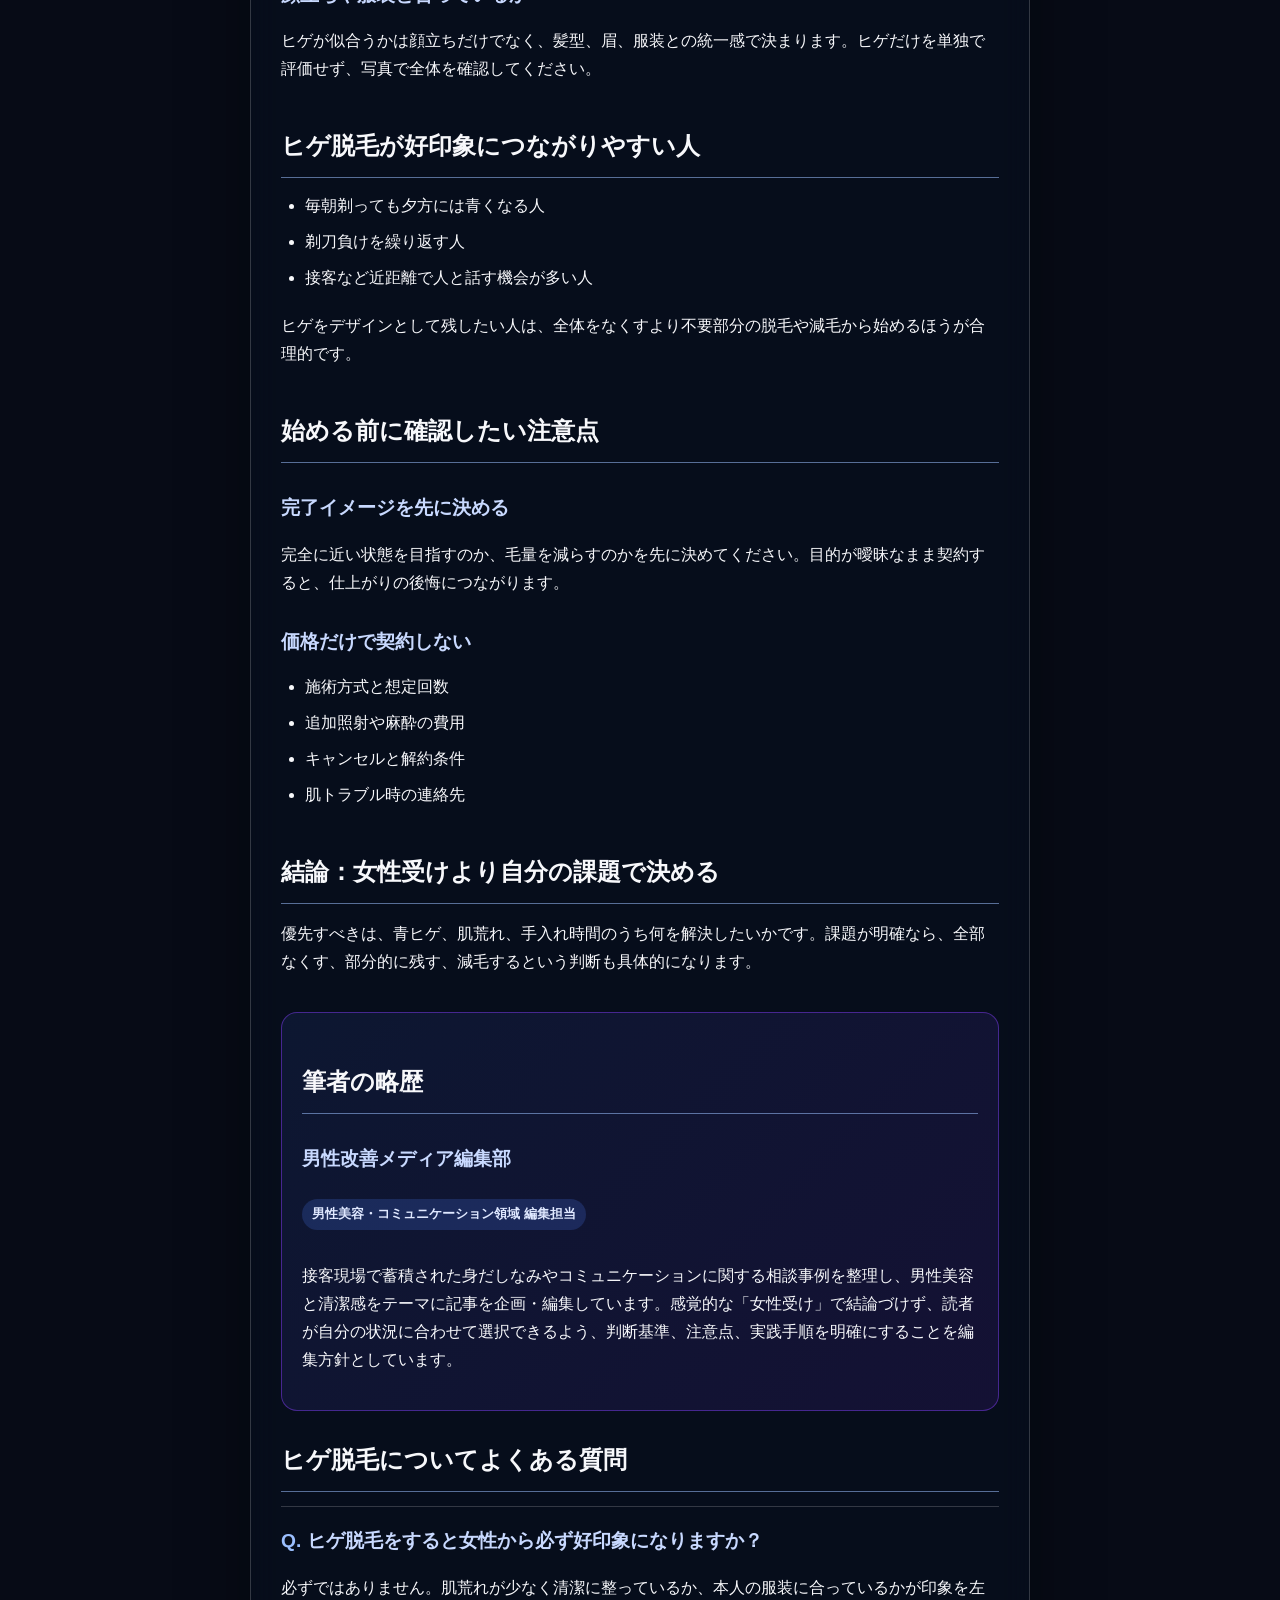
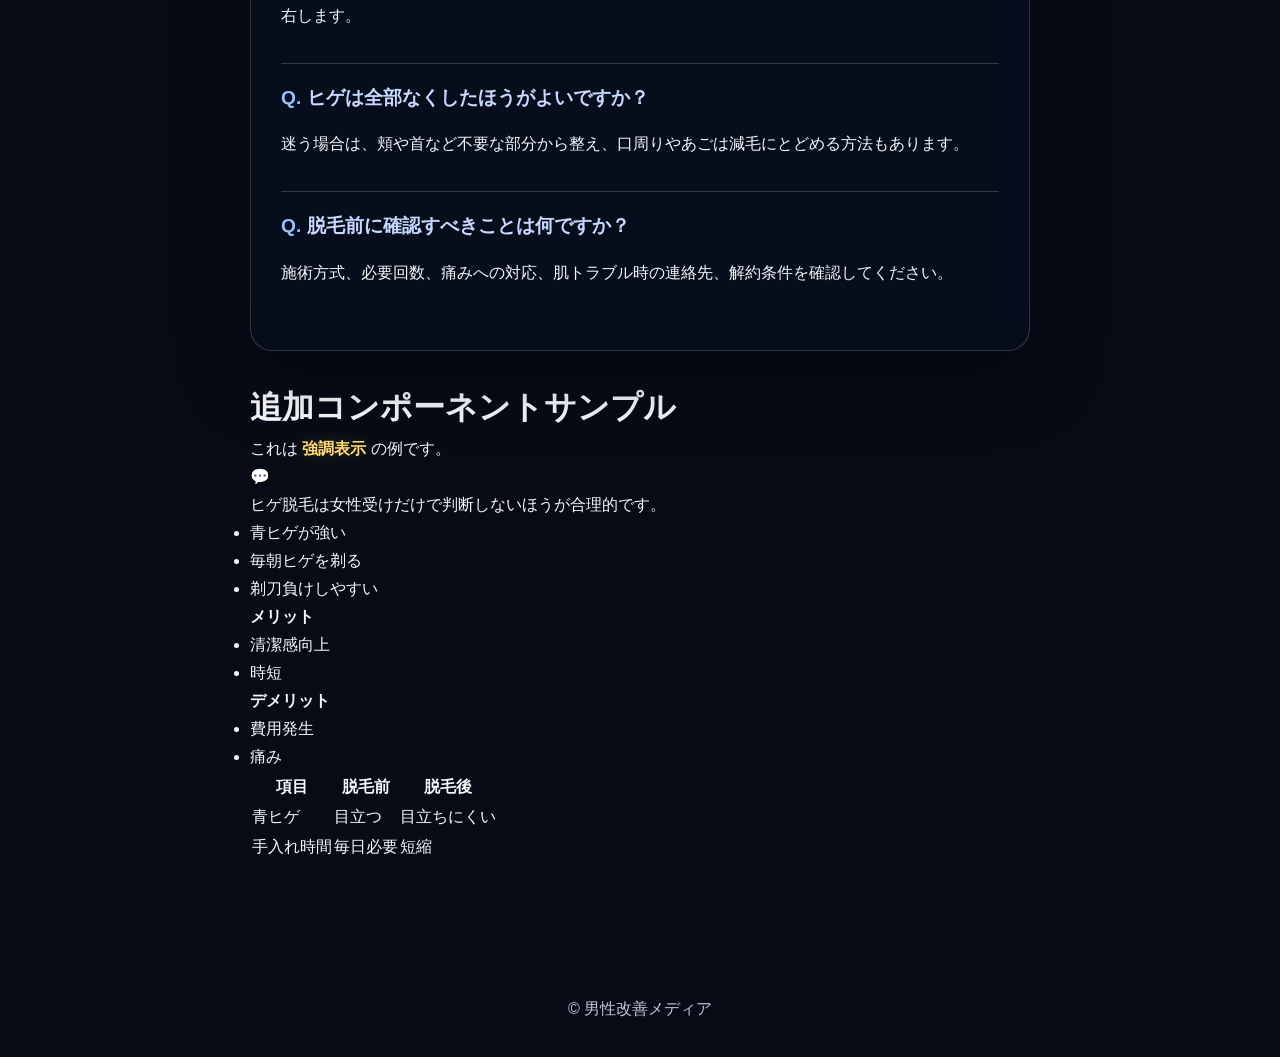
==== commit b26486ee: "Add files via upload" ====
--- a/mens/hige-datsumo/index.html
+++ b/mens/hige-datsumo/index.html
@@ -1,28 +1,165 @@
 <!doctype html>
-<html lang="ja"><head><meta charset="UTF-8"><title>Blog Components Sample</title><link rel="stylesheet" href="style.css"></head><body>
-<div class="blog-container">
-<h1>追加コンポーネントサンプル</h1>
-<p>これは <span class="blog-inline-emphasis">強調表示</span> の例です。</p>
+<html lang="ja">
 
-<div class="blog-balloon">
- <div class="blog-balloon-icon">💬</div>
- <div class="blog-balloon-content">ヒゲ脱毛は女性受けだけで判断しないほうが合理的です。</div>
-</div>
+<head>
+  <meta charset="UTF-8">
+  <meta name="viewport" content="width=device-width,initial-scale=1">
+  <title>ヒゲ脱毛は女性に好印象？本音を解説</title>
+  <meta name="description" content="ヒゲ脱毛は女性にどう見られるのか。青ヒゲ、清潔感、似合うデザインの考え方から、脱毛前に確認すべき注意点まで、女性の本音を踏まえて具体的に解説します。">
+  <meta name="keywords" content="ヒゲ脱毛,青ヒゲ,女性の本音">
+  <link rel="canonical" href="https://tojo-cast.com/blog/mens/hige-datsumo/">
+  <meta property="og:type" content="article">
+  <meta property="og:locale" content="ja_JP">
+  <meta property="og:site_name" content="男性改善メディア">
+  <meta property="og:title" content="ヒゲ脱毛は女性に好印象？本音を解説">
+  <meta property="og:description" content="青ヒゲや清潔感を女性はどう見るのか。ヒゲ脱毛の印象と判断基準を現場視点で解説します。">
+  <meta property="og:url" content="https://tojo-cast.com/blog/mens/hige-datsumo/">
+  <meta property="article:published_time" content="2026-09-01">
+  <link rel="stylesheet" href="../../style.css">
+  <script
+    type="application/ld+json">[{"@context":"https://schema.org","@type":"Article","headline":"ヒゲ脱毛は女性に好印象？本音を解説","description":"ヒゲ脱毛は女性にどう見られるのか。青ヒゲ、清潔感、似合うデザインの考え方を女性の本音から解説します。","datePublished":"2026-09-01","dateModified":"2026-09-01","inLanguage":"ja","mainEntityOfPage":"https://tojo-cast.com/blog/mens/hige-datsumo/","author":{"@type":"Person","name":"男性改善メディア編集部"},"publisher":{"@type":"Organization","name":"男性改善メディア","url":"https://tojo-cast.com/blog/"},"keywords":["ヒゲ脱毛","青ヒゲ","女性の本音"]},{"@context":"https://schema.org","@type":"FAQPage","mainEntity":[{"@type":"Question","name":"ヒゲ脱毛をすると女性から必ず好印象になりますか？","acceptedAnswer":{"@type":"Answer","text":"必ずではありません。脱毛そのものより、肌荒れが少なく清潔に整っていること、本人の顔立ちや服装に合っていることが印象を左右します。"}},{"@type":"Question","name":"ヒゲは全部なくしたほうがよいですか？","acceptedAnswer":{"@type":"Answer","text":"迷う場合は、頬や首など不要な部分から整え、口周りやあごは減毛にとどめる方法もあります。"}},{"@type":"Question","name":"脱毛前に確認すべきことは何ですか？","acceptedAnswer":{"@type":"Answer","text":"施術方式、必要回数、痛みへの対応、肌トラブル時の連絡先、解約条件を確認してください。"}}]},{"@context":"https://schema.org","@type":"BreadcrumbList","itemListElement":[{"@type":"ListItem","position":1,"name":"トップ","item":"https://tojo-cast.com/blog/"},{"@type":"ListItem","position":2,"name":"男性向け","item":"https://tojo-cast.com/blog/#mens"},{"@type":"ListItem","position":3,"name":"ヒゲ脱毛は女性からどう見られる？","item":"https://tojo-cast.com/blog/mens/hige-datsumo/"}]}]</script>
+</head>
 
-<ul class="blog-checklist">
-<li>青ヒゲが強い</li>
-<li>毎朝ヒゲを剃る</li>
-<li>剃刀負けしやすい</li>
-</ul>
+<body>
+  <div class="site-bg"></div>
+  <header class="top-header"><a class="logo" href="../../">男性改善メディア</a>
+    <nav class="main-nav" aria-label="カテゴリ"><a href="../../#mens">男性向け</a><a href="../../#womens">女性向け</a></nav>
+  </header>
+  <main class="detail-main">
+    <nav aria-label="パンくずリスト">
+      <ol class="blog-breadcrumb">
+        <li><a href="../../">トップ</a></li>
+        <li><a href="../../#mens">男性向け</a></li>
+        <li aria-current="page">ヒゲ脱毛は女性からどう見られる？</li>
+      </ol>
+    </nav>
+    <article class="blog-container">
+      <header class="sub-hero compact-hero">
+        <p class="eyebrow">MEN'S BEAUTY</p>
+        <h1>女性目線で考えるヒゲ脱毛と清潔感</h1>
+        <p class="lead">公開日：<time datetime="2026-09-01">2026年9月1日</time></p>
+      </header>
+      <div class="panel blog-article-body">
+        <hr class="blog-color-bar">
+        <p>ヒゲ脱毛への評価は「ヒゲがあるか、ないか」だけでは決まりません。女性が見ているのは、青ヒゲ、剃り残し、肌荒れを含む全体の<span class="blog-inline-emphasis">清潔感</span>です。
+        </p>
+        <aside class="blog-important"><strong>結論：</strong>脱毛は清潔感を改善する手段です。女性受けだけで決めず、自分が解決したい問題を先に明確にしてください。</aside>
+        <nav class="blog-toc" aria-labelledby="toc-title">
+          <p id="toc-title" class="blog-toc-title">目次</p>
+          <ol>
+            <li><a href="#points">女性が見ているポイント</a></li>
+            <li><a href="#fit">向いている人</a></li>
+            <li><a href="#check">始める前の確認事項</a></li>
+            <li><a href="#conclusion">結論</a></li>
+            <li><a href="#faq">よくある質問</a></li>
+          </ol>
+        </nav>
+        <h2 id="points">女性がヒゲで見ている3つのポイント</h2>
+        <ol class="blog-summary-list">
+          <li><strong>剃り残し：</strong>意図して整えた状態に見えるか</li>
+          <li><strong>青ヒゲと肌：</strong>赤みや傷を含めて清潔に見えるか</li>
+          <li><strong>統一感：</strong>髪型、眉、服装と合っているか</li>
+        </ol>
+        <h3>剃り残しよりも整って見えるか</h3>
+        <p>輪郭が曖昧な無精ヒゲは、意図して残したヒゲより手入れ不足に見えやすくなります。残すなら形を決め、なくすなら首や頬まで整えるほうが一貫した印象になります。</p>
+        <h3>青ヒゲと肌荒れが目立たないか</h3>
+        <p>深剃りを繰り返して赤みや傷が出ると、清潔感を上げるつもりが逆効果です。青ヒゲが強い人にとって、減毛は見た目と日々の刺激を同時に見直す選択肢です。</p>
+        <h3>顔立ちや服装と合っているか</h3>
+        <p>ヒゲが似合うかは顔立ちだけでなく、髪型、眉、服装との統一感で決まります。ヒゲだけを単独で評価せず、写真で全体を確認してください。</p>
+        <h2 id="fit">ヒゲ脱毛が好印象につながりやすい人</h2>
+        <ul>
+          <li>毎朝剃っても夕方には青くなる人</li>
+          <li>剃刀負けを繰り返す人</li>
+          <li>接客など近距離で人と話す機会が多い人</li>
+        </ul>
+        <p>ヒゲをデザインとして残したい人は、全体をなくすより不要部分の脱毛や減毛から始めるほうが合理的です。</p>
+        <h2 id="check">始める前に確認したい注意点</h2>
+        <h3>完了イメージを先に決める</h3>
+        <p>完全に近い状態を目指すのか、毛量を減らすのかを先に決めてください。目的が曖昧なまま契約すると、仕上がりの後悔につながります。</p>
+        <h3>価格だけで契約しない</h3>
+        <ul>
+          <li>施術方式と想定回数</li>
+          <li>追加照射や麻酔の費用</li>
+          <li>キャンセルと解約条件</li>
+          <li>肌トラブル時の連絡先</li>
+        </ul>
+        <h2 id="conclusion">結論：女性受けより自分の課題で決める</h2>
+        <p>優先すべきは、青ヒゲ、肌荒れ、手入れ時間のうち何を解決したいかです。課題が明確なら、全部なくす、部分的に残す、減毛するという判断も具体的になります。</p>
+        <section class="blog-author" aria-labelledby="author">
+          <h2 id="author">筆者の略歴</h2>
+          <h3>男性改善メディア編集部</h3>
+          <p class="blog-author-role">男性美容・コミュニケーション領域 編集担当</p>
+          <p>
+            接客現場で蓄積された身だしなみやコミュニケーションに関する相談事例を整理し、男性美容と清潔感をテーマに記事を企画・編集しています。感覚的な「女性受け」で結論づけず、読者が自分の状況に合わせて選択できるよう、判断基準、注意点、実践手順を明確にすることを編集方針としています。
+          </p>
+        </section>
+        <section id="faq" aria-labelledby="faq-title">
+          <h2 id="faq-title">ヒゲ脱毛についてよくある質問</h2>
+          <article class="blog-faq-item">
+            <h3>ヒゲ脱毛をすると女性から必ず好印象になりますか？</h3>
+            <p>必ずではありません。肌荒れが少なく清潔に整っているか、本人の服装に合っているかが印象を左右します。</p>
+          </article>
+          <article class="blog-faq-item">
+            <h3>ヒゲは全部なくしたほうがよいですか？</h3>
+            <p>迷う場合は、頬や首など不要な部分から整え、口周りやあごは減毛にとどめる方法もあります。</p>
+          </article>
+          <article class="blog-faq-item">
+            <h3>脱毛前に確認すべきことは何ですか？</h3>
+            <p>施術方式、必要回数、痛みへの対応、肌トラブル時の連絡先、解約条件を確認してください。</p>
+          </article>
+        </section>
+      </div>
+    </article>
+    <div class="blog-container">
+      <h1>追加コンポーネントサンプル</h1>
+      <p>これは <span class="blog-inline-emphasis">強調表示</span> の例です。</p>
 
-<div class="blog-pros-cons">
-<div class="blog-pros"><strong>メリット</strong><ul><li>清潔感向上</li><li>時短</li></ul></div>
-<div class="blog-cons"><strong>デメリット</strong><ul><li>費用発生</li><li>痛み</li></ul></div>
-</div>
+      <div class="blog-balloon">
+        <div class="blog-balloon-icon">💬</div>
+        <div class="blog-balloon-content">ヒゲ脱毛は女性受けだけで判断しないほうが合理的です。</div>
+      </div>
 
-<table class="blog-table">
-<tr><th>項目</th><th>脱毛前</th><th>脱毛後</th></tr>
-<tr><td>青ヒゲ</td><td>目立つ</td><td>目立ちにくい</td></tr>
-<tr><td>手入れ時間</td><td>毎日必要</td><td>短縮</td></tr>
-</table>
-</div></body></html>+      <ul class="blog-checklist">
+        <li>青ヒゲが強い</li>
+        <li>毎朝ヒゲを剃る</li>
+        <li>剃刀負けしやすい</li>
+      </ul>
+
+      <div class="blog-pros-cons">
+        <div class="blog-pros"><strong>メリット</strong>
+          <ul>
+            <li>清潔感向上</li>
+            <li>時短</li>
+          </ul>
+        </div>
+        <div class="blog-cons"><strong>デメリット</strong>
+          <ul>
+            <li>費用発生</li>
+            <li>痛み</li>
+          </ul>
+        </div>
+      </div>
+
+      <table class="blog-table">
+        <tr>
+          <th>項目</th>
+          <th>脱毛前</th>
+          <th>脱毛後</th>
+        </tr>
+        <tr>
+          <td>青ヒゲ</td>
+          <td>目立つ</td>
+          <td>目立ちにくい</td>
+        </tr>
+        <tr>
+          <td>手入れ時間</td>
+          <td>毎日必要</td>
+          <td>短縮</td>
+        </tr>
+      </table>
+    </div>
+  </main>
+  <footer class="footer">© 男性改善メディア</footer>
+</body>
+
+</html>
--- a/style.css
+++ b/style.css
@@ -0,0 +1,764 @@
+* {
+    box-sizing: border-box;
+    margin: 0;
+    padding: 0
+}
+
+:root {
+    --text: #f7f8fb;
+    --muted: #c1c8d9;
+    --line: rgba(255, 255, 255, .18);
+    --panel: rgba(8, 14, 30, .72);
+    --accent: #9bbfff;
+    --blue: #4c7fff;
+    --purple: #7c3aed;
+    --green: #06c755
+}
+
+html {
+    scroll-behavior: smooth
+}
+
+body {
+    min-height: 100vh;
+    color: var(--text);
+    font-family: "Segoe UI", "Hiragino Sans", "Yu Gothic", sans-serif;
+    background: #070b16;
+    line-height: 1.75
+}
+
+
+
+a {
+    color: #fff !important;
+    /* 通常時の文字色（白など） */
+}
+
+a:visited {
+    color: #ccc !important;
+    /* 訪問済みリンクの色（薄いグレーなど） */
+}
+
+.site-bg {
+    position: fixed;
+    inset: 0;
+    z-index: -2;
+    background-image: linear-gradient(105deg, rgba(3, 6, 16, .58), rgba(8, 18, 42, .38)), url("https://tojo-cast.com/assets/images/background.png");
+    background-position: center;
+    background-size: cover;
+    background-repeat: no-repeat
+}
+
+.site-bg:after {
+    content: "";
+    position: absolute;
+    inset: 0;
+    background: linear-gradient(to bottom, rgba(0, 0, 0, .08), rgba(0, 0, 0, .55))
+}
+
+.top-header {
+    position: sticky;
+    top: 0;
+    z-index: 10;
+    display: flex;
+    justify-content: space-between;
+    align-items: center;
+    padding: 14px 20px;
+    background: rgba(5, 9, 20, .76);
+    backdrop-filter: blur(16px);
+    border-bottom: 1px solid var(--line)
+}
+
+.logo {
+    font-weight: 800;
+    text-decoration: none
+}
+
+.main-nav {
+    display: flex;
+    gap: 8px
+}
+
+.main-nav a {
+    text-decoration: none;
+    padding: 9px 12px;
+    border-radius: 999px
+}
+
+.main-nav a:hover {
+    color: #fff;
+    background: rgba(255, 255, 255, .08)
+}
+
+.menu-button {
+    display: none;
+    color: #fff;
+    background: transparent;
+    border: 1px solid var(--line);
+    border-radius: 999px;
+    padding: 8px 13px
+}
+
+.hero,
+.sub-hero {
+    width: min(1040px, calc(100% - 32px));
+    margin: auto;
+    padding: 74px 0 54px
+}
+
+.hero h1 {
+    font-size: clamp(2.5rem, 7vw, 5rem);
+    line-height: 1.08
+}
+
+.sub-hero h1 {
+    font-size: clamp(2rem, 4.5vw, 3.25rem);
+    line-height: 1.13
+}
+
+.compact-hero {
+    padding-bottom: 34px
+}
+
+.eyebrow,
+.section-label {
+    font-size: .78rem;
+    letter-spacing: .18em;
+    color: var(--accent);
+    margin-bottom: 10px
+}
+
+.lead,
+.muted,
+.cast-body p,
+.faq-list p {
+    color: var(--muted);
+    margin-top: 17px
+}
+
+.hero-actions,
+.choice-actions {
+    display: flex;
+    gap: 16px;
+    flex-wrap: wrap;
+    margin-top: 30px;
+    align-items: center
+}
+
+.choice-actions {
+    padding-bottom: 6px
+}
+
+.primary-btn,
+.secondary-btn,
+.line-btn {
+    display: inline-flex;
+    min-height: 50px;
+    align-items: center;
+    justify-content: center;
+    padding: 13px 22px;
+    border-radius: 999px;
+    text-decoration: none;
+    font-weight: 700
+}
+
+#cast-detail {
+    white-space: pre-line;
+}
+
+.primary-btn {
+    border: 0;
+    color: #fff;
+    background: linear-gradient(135deg, var(--blue), var(--purple));
+    cursor: pointer
+}
+
+.secondary-btn {
+    border: 1px solid var(--line);
+    background: rgba(255, 255, 255, .07)
+}
+
+.line-btn {
+    background: var(--green);
+    color: #fff
+}
+
+.section {
+    width: min(1120px, calc(100% - 32px));
+    margin: 0 auto 28px
+}
+
+.panel,
+.cast-card,
+.detail-card,
+.schedule-card {
+    background: var(--panel);
+    border: 1px solid var(--line);
+    border-radius: 22px;
+    box-shadow: 0 24px 70px rgba(0, 0, 0, .38);
+    backdrop-filter: blur(14px)
+}
+
+.panel {
+    padding: 30px
+}
+
+.about-panel,
+.two-col {
+    display: grid;
+    grid-template-columns: 1.2fr .9fr;
+    gap: 26px
+}
+
+.section h2 {
+    font-size: clamp(1.55rem, 3vw, 2.25rem);
+    line-height: 1.25;
+    margin-bottom: 12px
+}
+
+.trust-card {
+    padding: 22px;
+    background: rgba(255, 255, 255, .08);
+    border-radius: 18px
+}
+
+.station-links {
+    display: grid;
+    grid-template-columns: repeat(auto-fit, minmax(200px, 1fr));
+    gap: 12px;
+    margin-top: 20px
+}
+
+.station-links a {
+    display: grid;
+    text-decoration: none;
+    padding: 15px;
+    border: 1px solid var(--line);
+    border-radius: 15px;
+}
+
+.station-links span {
+    font-size: .85rem;
+    color: var(--muted)
+}
+
+.section-head {
+    margin-bottom: 20px
+}
+
+.cast-grid {
+    display: grid;
+    grid-template-columns: repeat(3, 1fr);
+    gap: 20px
+}
+
+.cast-card {
+    text-decoration: none;
+    overflow: hidden
+}
+
+.cast-thumb-wrap {
+    position: relative
+}
+
+.cast-card img {
+    width: 100%;
+    display: block;
+    aspect-ratio: 4/5;
+    object-fit: cover
+}
+
+.recommend-badge,
+.photo-count {
+    position: absolute;
+    padding: 5px 10px;
+    border-radius: 999px;
+    font-size: .76rem
+}
+
+.recommend-badge {
+    top: 12px;
+    left: 12px;
+    background: #ffcf5a;
+    color: #161616;
+    font-weight: 800
+}
+
+.photo-count {
+    right: 12px;
+    bottom: 12px;
+    background: rgba(5, 9, 20, .75)
+}
+
+.cast-body {
+    padding: 18px
+}
+
+.tag-row {
+    display: flex;
+    gap: 7px;
+    flex-wrap: wrap;
+    margin: 12px 0
+}
+
+.tag {
+    font-size: .76rem;
+    padding: 4px 8px;
+    border-radius: 999px;
+    background: rgba(139, 183, 255, .14)
+}
+
+.mini-schedule {
+    display: grid;
+    grid-template-columns: repeat(7, 1fr);
+    gap: 5px;
+    margin-top: 14px
+}
+
+.mini-day {
+    height: 8px;
+    border-radius: 999px
+}
+
+.mini-day.available {
+    background: #5de4aa
+}
+
+.mini-day.unavailable {
+    background: #4c5265
+}
+
+.check-list {
+    list-style: none
+}
+
+.check-list li {
+    padding: 9px 0;
+    border-bottom: 1px solid rgba(255, 255, 255, .1)
+}
+
+.mail-template {
+    padding: 20px;
+    background: rgba(0, 0, 0, .25);
+    border-radius: 16px
+}
+
+.mail-template pre {
+    white-space: pre-wrap;
+    color: #dce8ff;
+    font: inherit;
+    font-size: .9rem
+}
+
+.info-list {
+    display: grid;
+    gap: 12px
+}
+
+.info-list p {
+    display: grid;
+    padding: 14px;
+    background: rgba(255, 255, 255, .06);
+    border-radius: 14px
+}
+
+.faq-list {
+    display: grid;
+    gap: 14px
+}
+
+.faq-list article {
+    padding: 18px;
+    background: rgba(255, 255, 255, .05);
+    border-radius: 16px
+}
+
+.faq-list article h2 {
+    font-size: 1.15rem
+}
+
+.footer {
+    text-align: center;
+    color: var(--muted);
+    padding: 34px
+}
+
+.detail-main {
+    width: min(1120px, calc(100% - 32px));
+    margin: auto;
+    padding: 28px 0 70px
+}
+
+.back-link {
+    color: var(--muted)
+}
+
+.detail-layout {
+    display: grid;
+    grid-template-columns: .9fr 1.1fr;
+    gap: 22px;
+    margin-top: 18px
+}
+
+.detail-photo {
+    overflow: hidden;
+    border-radius: 22px;
+    border: 1px solid var(--line)
+}
+
+.detail-photo img {
+    width: 100%;
+    display: block;
+    aspect-ratio: 4/5;
+    object-fit: cover
+}
+
+.gallery-thumbs {
+    display: grid;
+    grid-template-columns: repeat(3, 1fr);
+    gap: 8px;
+    margin-top: 9px
+}
+
+.gallery-thumb {
+    padding: 0;
+    border: 1px solid var(--line);
+    border-radius: 12px;
+    overflow: hidden
+}
+
+.gallery-thumb img {
+    width: 100%;
+    display: block
+}
+
+.detail-card,
+.schedule-card {
+    padding: 26px
+}
+
+.detail-card h1 {
+    font-size: clamp(1.9rem, 4vw, 3rem)
+}
+
+.detail-recommend {
+    font-size: .75rem;
+    background: #ffcf5a;
+    color: #111;
+    padding: 4px 8px;
+    border-radius: 999px;
+    margin-left: 8px
+}
+
+.schedule-card {
+    grid-column: 1/-1
+}
+
+.calendar {
+    display: grid;
+    grid-template-columns: repeat(7, 1fr);
+    gap: 8px;
+    margin-top: 16px
+}
+
+.calendar-day {
+    display: grid;
+    gap: 4px;
+    padding: 10px;
+    border: 1px solid var(--line);
+    border-radius: 13px;
+    background: rgba(0, 0, 0, .24)
+}
+
+.calendar-day span,
+.calendar-day small {
+    font-size: .74rem;
+    color: var(--muted)
+}
+
+.calendar-day.available {
+    border-color: rgba(93, 228, 170, .4)
+}
+
+.calendar-day.unavailable {
+    opacity: .65
+}
+
+@media(max-width:850px) {
+    .menu-button {
+        display: block
+    }
+
+    .main-nav {
+        display: none;
+        position: absolute;
+        top: 62px;
+        left: 12px;
+        right: 12px;
+        flex-direction: column;
+        background: rgba(5, 9, 20, .97);
+        padding: 13px;
+        border-radius: 16px
+    }
+
+    .main-nav.open {
+        display: flex
+    }
+
+    .main-nav a {
+        text-align: center
+    }
+
+    .hero,
+    .sub-hero {
+        padding: 48px 0 36px
+    }
+
+    .about-panel,
+    .two-col,
+    .detail-layout {
+        grid-template-columns: 1fr
+    }
+
+    .cast-grid {
+        grid-template-columns: 1fr
+    }
+
+    .choice-actions {
+        gap: 14px;
+        margin-top: 24px
+    }
+
+    .choice-actions>* {
+        width: 100%
+    }
+
+    .calendar {
+        grid-template-columns: repeat(2, 1fr)
+    }
+
+    .site-bg {
+        background-attachment: scroll;
+        background-position: 50% 20%
+    }
+}
+
+@media(max-width:420px) {
+    .hero h1 {
+        font-size: 2.25rem
+    }
+
+    .sub-hero h1 {
+        font-size: 1.9rem
+    }
+
+    .calendar {
+        grid-template-columns: 1fr
+    }
+
+    .panel {
+        padding: 22px
+    }
+}
+
+/* ==================================================
+   Blog extension classes
+   Existing rules above this point are unchanged.
+   ================================================== */
+.blog-container {
+    width: min(780px, calc(100% - 32px));
+    margin: 0 auto 28px
+}
+.blog-wide {
+    width: min(1120px, calc(100% - 32px));
+    margin: 0 auto 28px
+}
+.blog-breadcrumb {
+    display: flex;
+    flex-wrap: wrap;
+    gap: 7px;
+    list-style: none;
+    color: var(--muted);
+    font-size: .9rem;
+    margin-bottom: 20px
+}
+.blog-breadcrumb li:not(:last-child):after {
+    content: ">";
+    margin-left: 7px;
+    color: var(--muted)
+}
+.blog-category-section {
+    scroll-margin-top: 90px;
+    margin-bottom: 24px
+}
+.blog-category-section:target {
+    outline: 2px solid var(--accent);
+    outline-offset: 5px
+}
+.blog-article-list {
+    display: grid;
+    gap: 12px;
+    list-style: none;
+    margin-top: 18px
+}
+.blog-article-list a {
+    display: block;
+    padding: 16px;
+    text-decoration: none;
+    border: 1px solid var(--line);
+    border-radius: 15px;
+    background: rgba(255, 255, 255, .05)
+}
+.blog-article-list a:hover {
+    background: rgba(255, 255, 255, .1)
+}
+.blog-article-list strong,
+.blog-article-list span {
+    display: block
+}
+.blog-article-list span {
+    color: var(--muted);
+    font-size: .9rem;
+    margin-top: 5px
+}
+.blog-article-body {
+    font-size: 1rem
+}
+.blog-article-body p {
+    margin: 16px 0
+}
+.blog-article-body h2 {
+    margin: 42px 0 14px;
+    padding-bottom: 10px;
+    border-bottom: 1px solid var(--line)
+}
+.blog-article-body h2:first-of-type {
+    margin-top: 28px
+}
+.blog-article-body h3 {
+    font-size: 1.2rem;
+    margin: 28px 0 8px
+}
+.blog-article-body ul,
+.blog-article-body ol {
+    padding-left: 1.5em;
+    margin: 14px 0 20px
+}
+.blog-article-body li + li {
+    margin-top: 8px
+}
+.blog-toc {
+    margin: 24px 0 34px;
+    padding: 20px;
+    border: 1px solid var(--line);
+    border-radius: 16px;
+    background: rgba(139, 183, 255, .1)
+}
+.blog-toc-title {
+    font-weight: 800;
+    margin: 0 0 8px
+}
+.blog-toc ol {
+    margin-bottom: 0
+}
+.blog-important {
+    margin: 24px 0;
+    padding: 18px;
+    border-left: 4px solid #ffcf5a;
+    border-radius: 0 14px 14px 0;
+    background: rgba(255, 207, 90, .12)
+}
+.blog-summary-list {
+    display: grid;
+    gap: 10px;
+    padding: 0 !important;
+    list-style: none
+}
+.blog-summary-list li {
+    padding: 13px 15px;
+    border: 1px solid var(--line);
+    border-radius: 13px;
+    background: rgba(255, 255, 255, .05)
+}
+.blog-author {
+    margin-top: 36px;
+    padding: 20px;
+    border: 1px solid var(--line);
+    border-radius: 16px;
+    background: rgba(255, 255, 255, .05)
+}
+.blog-author h2 {
+    margin-top: 0
+}
+.blog-faq-item {
+    padding: 17px 0;
+    border-top: 1px solid var(--line)
+}
+.blog-faq-item h3 {
+    margin-top: 0
+}
+@media(min-width:700px) {
+    .blog-article-list {
+        grid-template-columns: repeat(2, 1fr)
+    }
+}
+@media(max-width:420px) {
+    .blog-container,
+    .blog-wide {
+        width: calc(100% - 24px)
+    }
+    .blog-toc,
+    .blog-important,
+    .blog-author {
+        padding: 16px
+    }
+}
+
+
+/* Blog V3 color and emphasis additions. Existing classes above remain unchanged. */
+.blog-inline-emphasis {
+    display: inline;
+    color: #ffdc73;
+    font-weight: 800;
+    text-shadow: 0 0 18px rgba(255, 207, 90, .24)
+}
+.blog-color-bar {
+    height: 4px;
+    margin: 0 0 22px;
+    border: 0;
+    border-radius: 999px;
+    background: linear-gradient(90deg, var(--blue), var(--purple), #ffcf5a)
+}
+.blog-article-body h2 {
+    border-bottom-color: rgba(155, 191, 255, .55)
+}
+.blog-article-body h3 {
+    color: #c8d9ff
+}
+.blog-summary-list li:nth-child(3n+1) {
+    border-left: 3px solid var(--blue)
+}
+.blog-summary-list li:nth-child(3n+2) {
+    border-left: 3px solid var(--purple)
+}
+.blog-summary-list li:nth-child(3n) {
+    border-left: 3px solid #ffcf5a
+}
+.blog-author {
+    border-color: rgba(124, 58, 237, .5);
+    background: linear-gradient(135deg, rgba(76, 127, 255, .1), rgba(124, 58, 237, .12))
+}
+.blog-author-role {
+    display: inline-block;
+    margin: 5px 0 12px;
+    padding: 4px 10px;
+    border-radius: 999px;
+    color: #dfe8ff;
+    background: rgba(76, 127, 255, .2);
+    font-size: .82rem;
+    font-weight: 700
+}
+.blog-faq-item h3:before {
+    content: "Q. ";
+    color: #9bbfff
+}
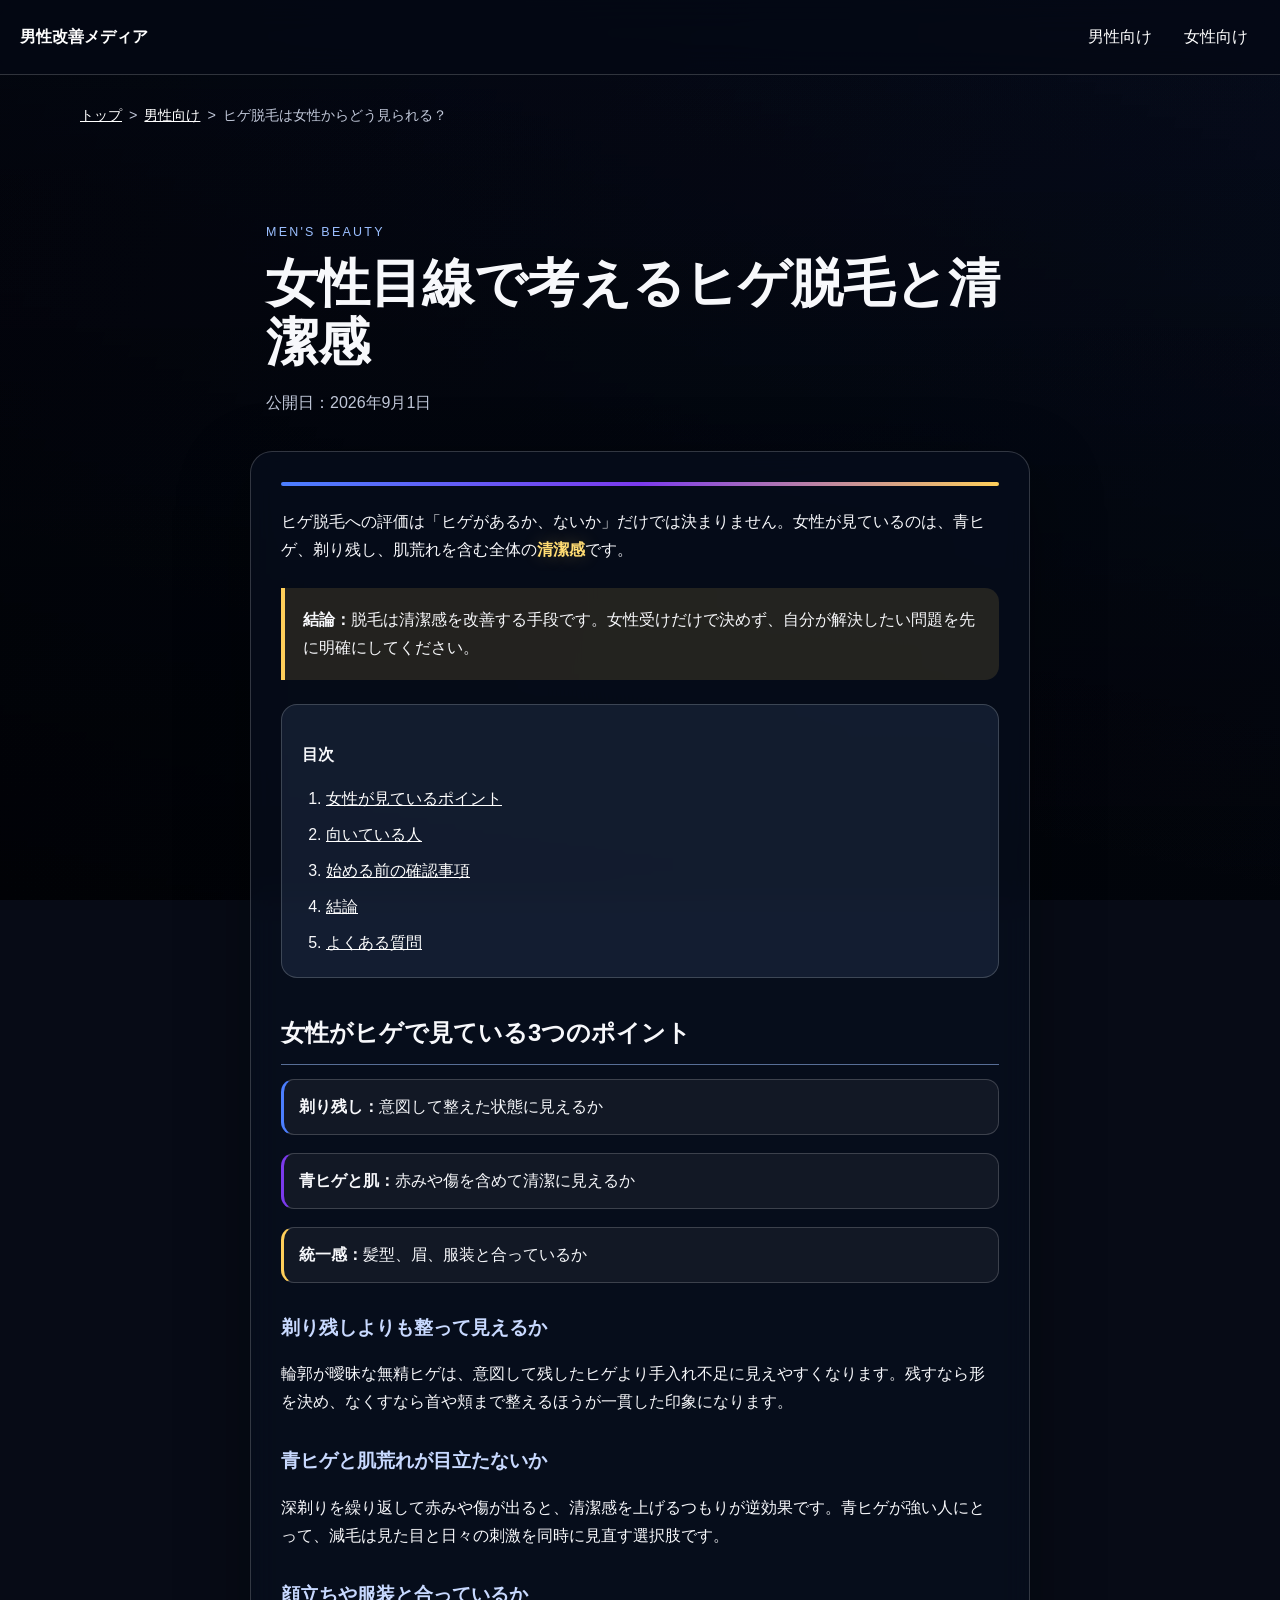
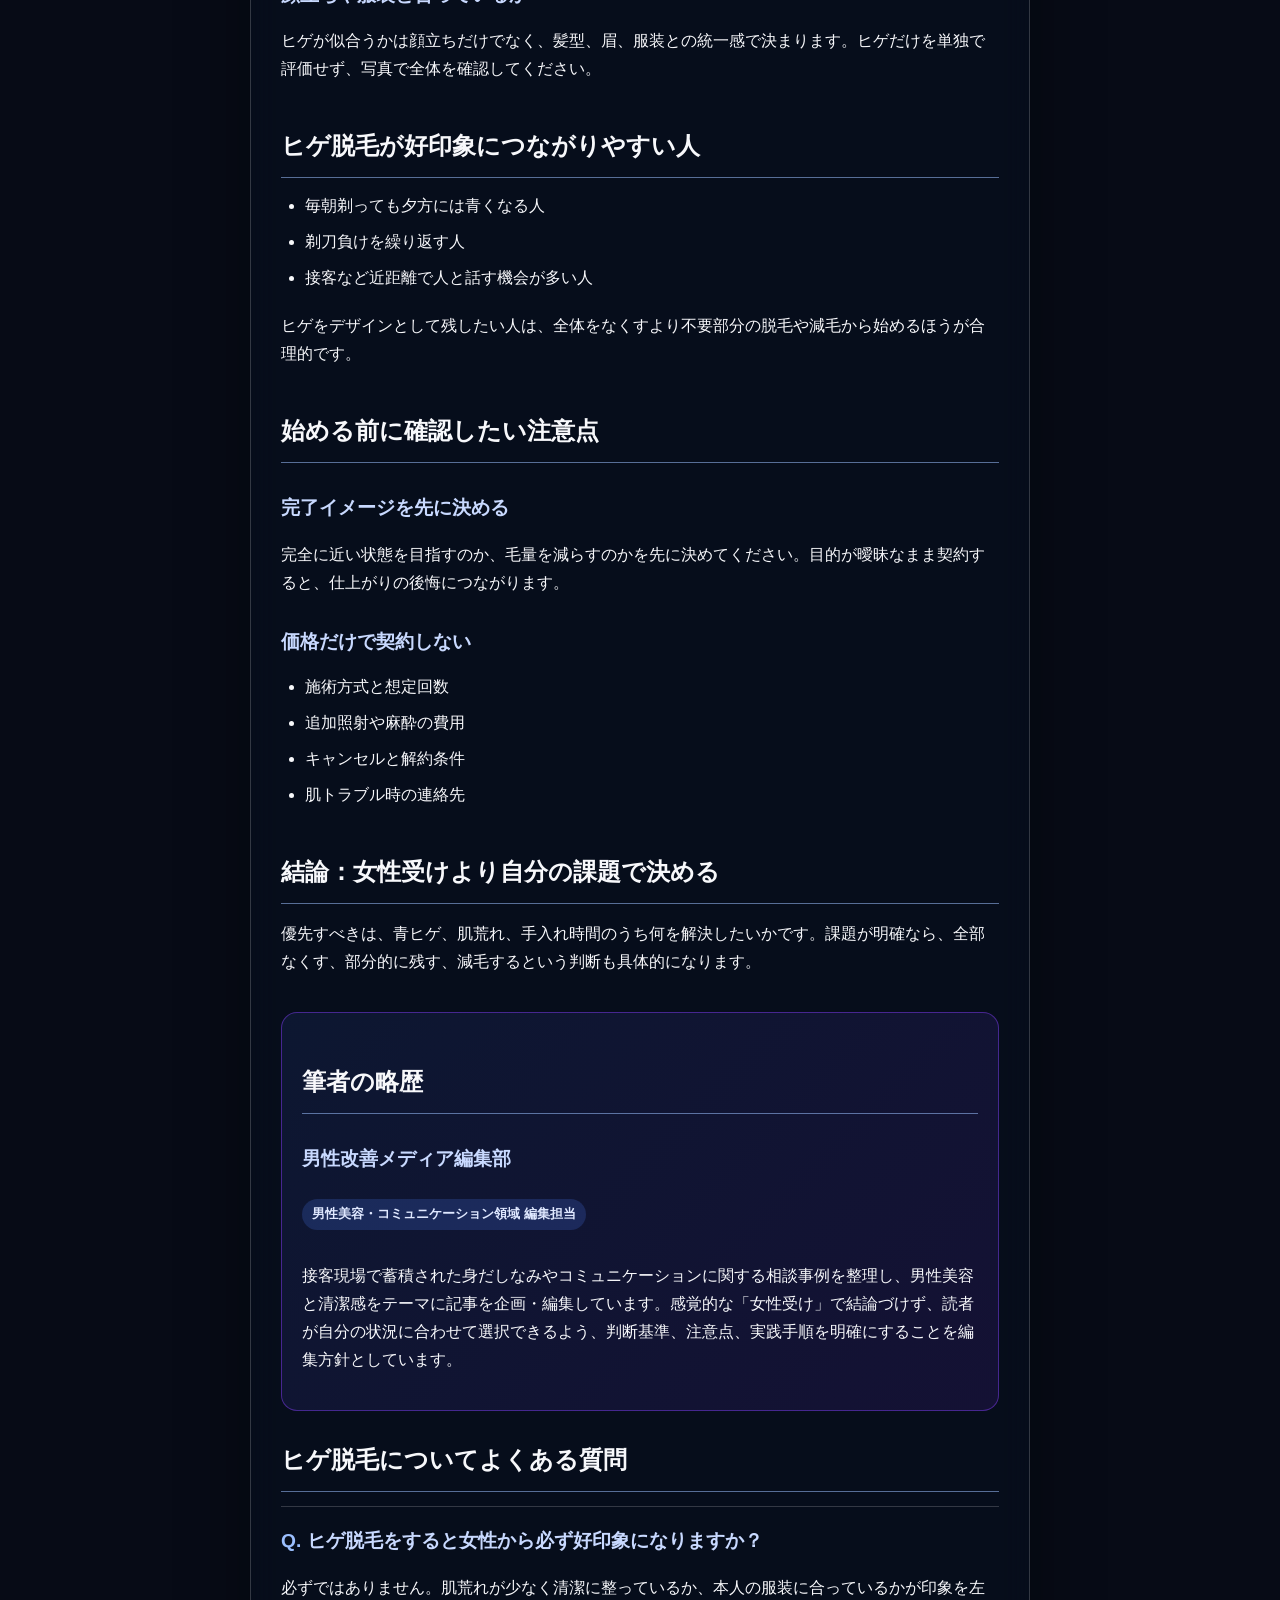
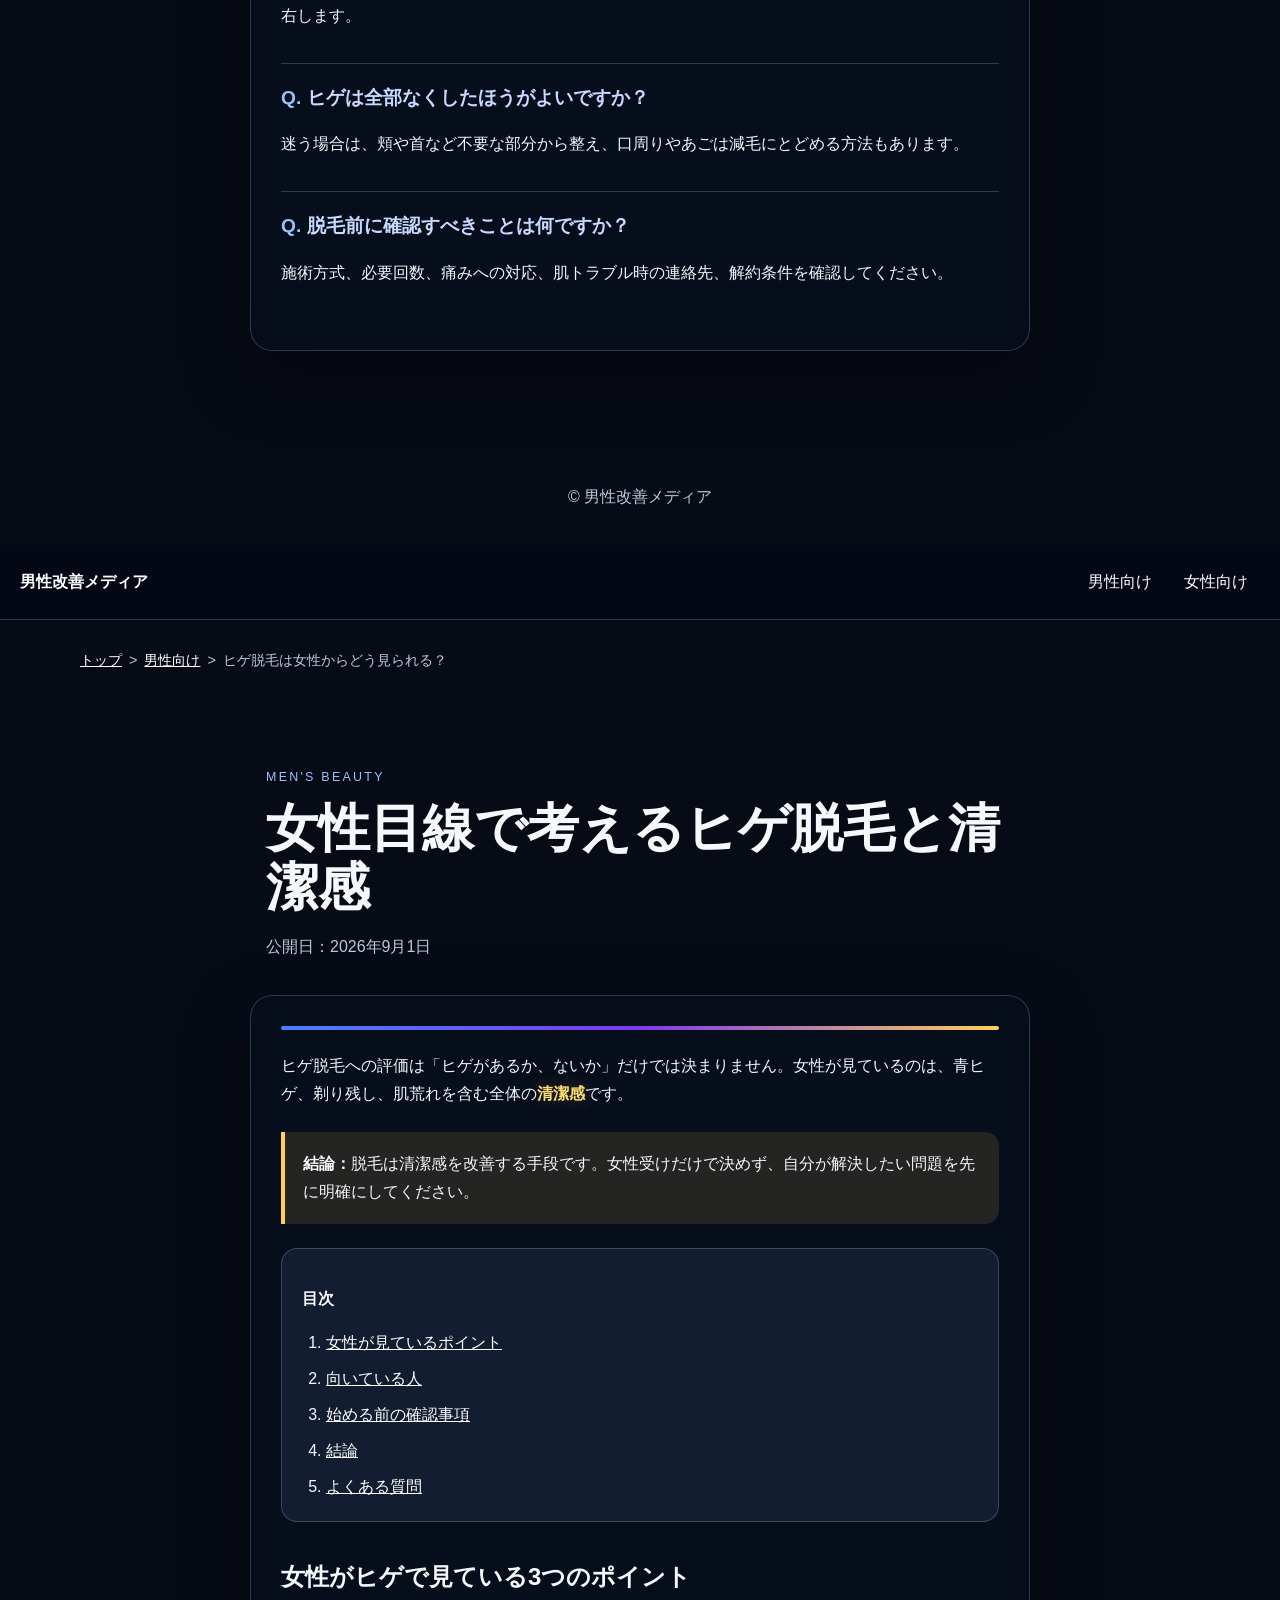
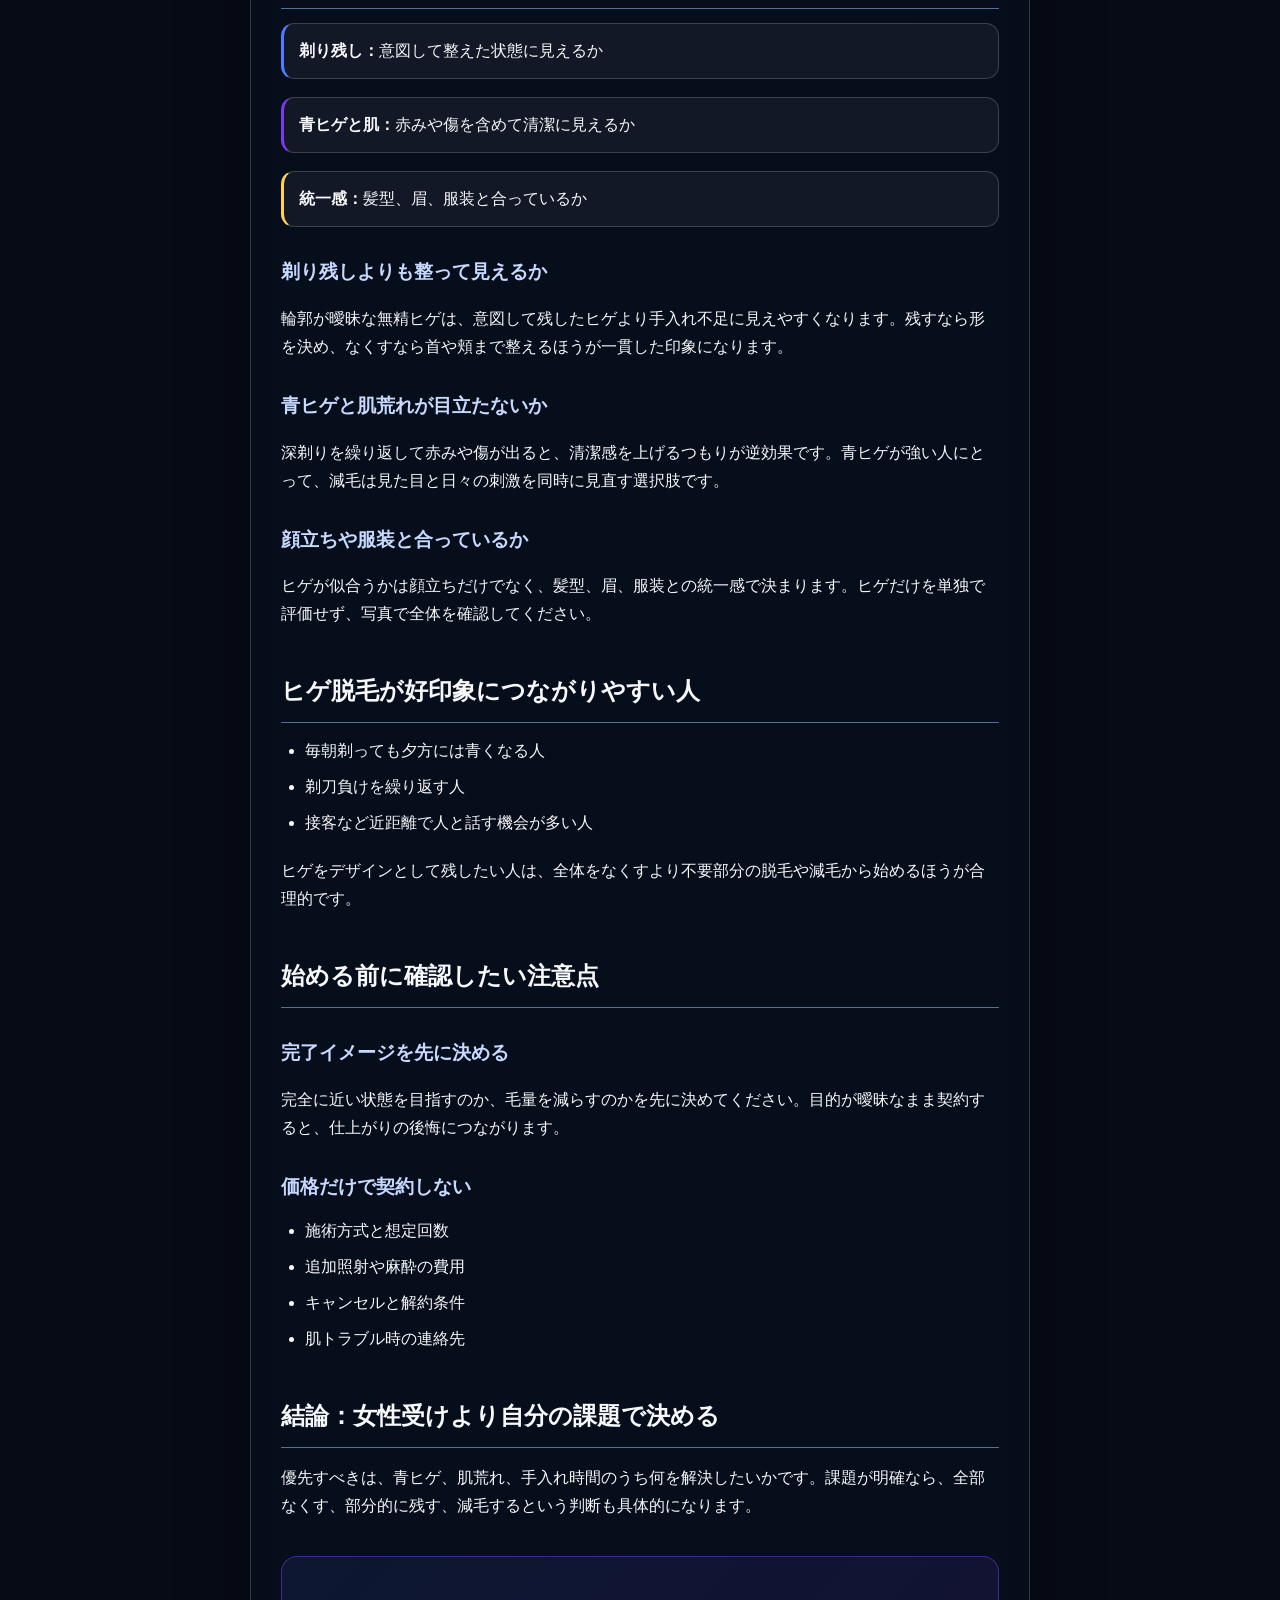
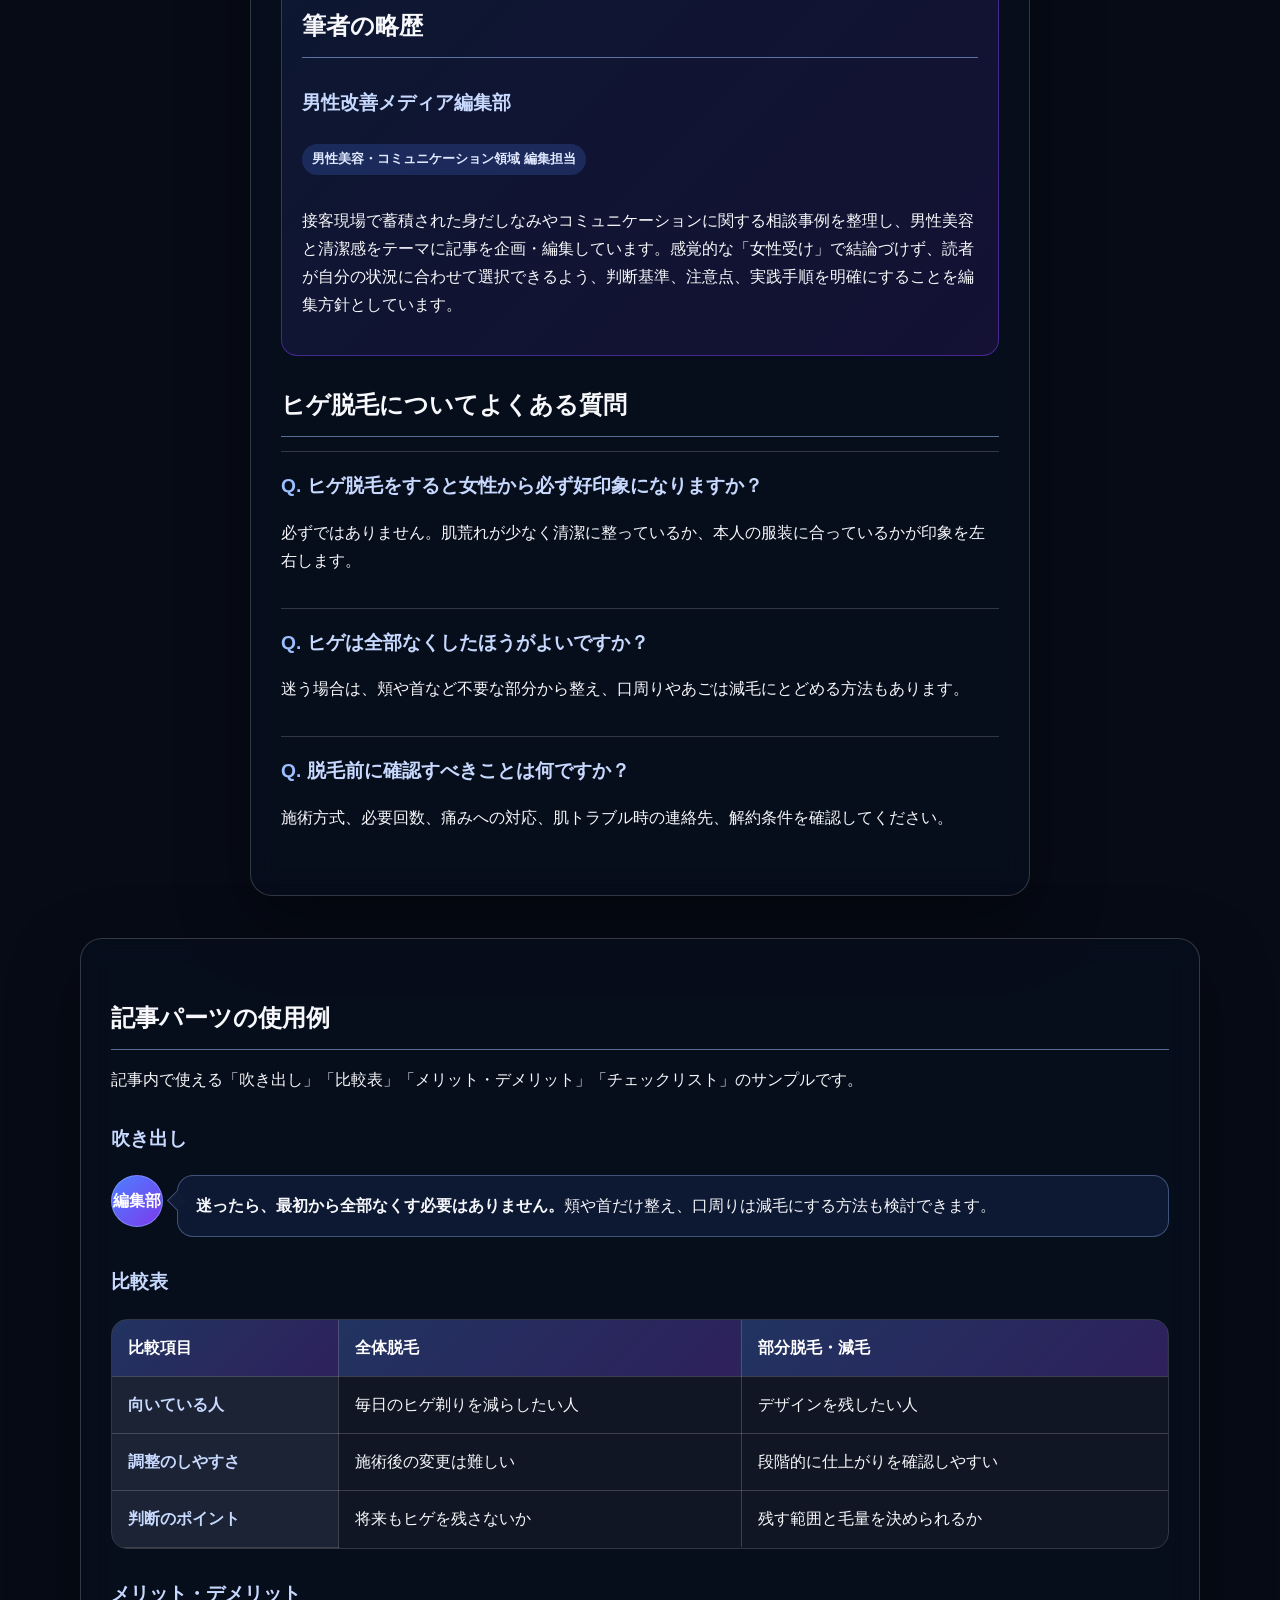
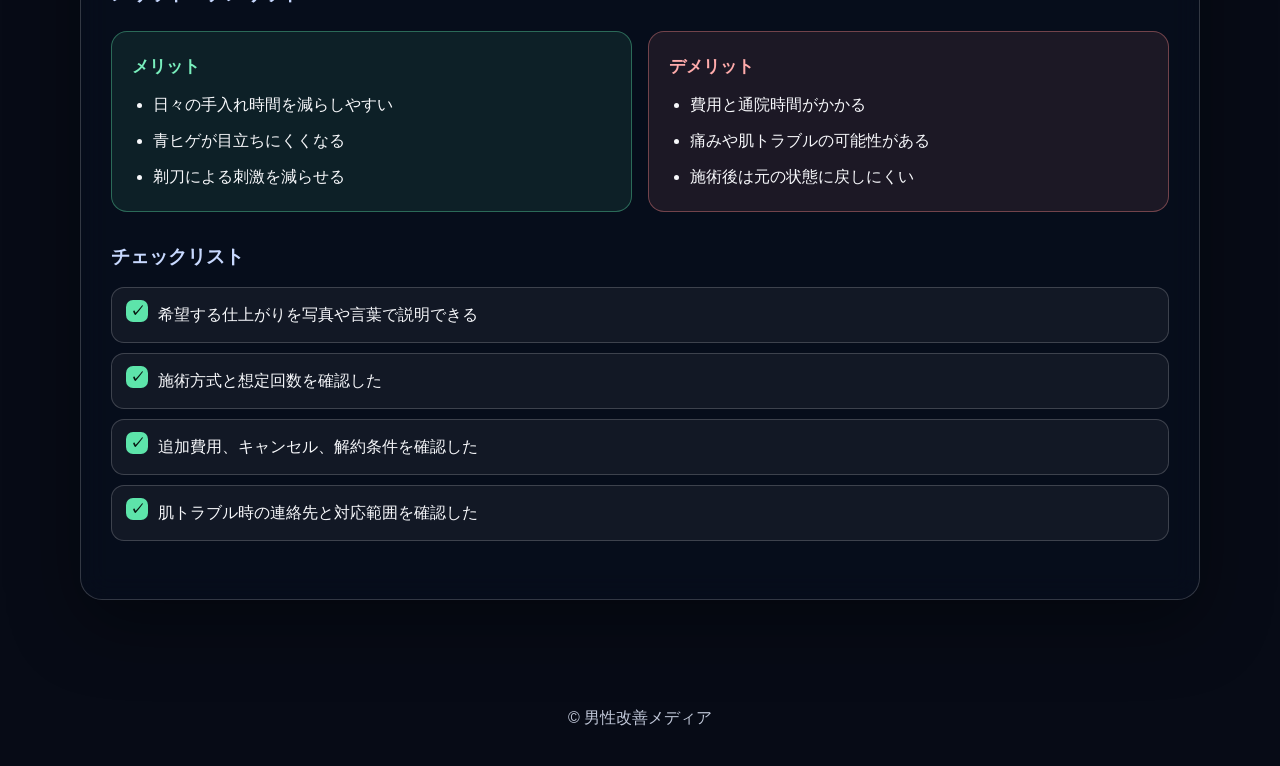
==== commit 8a9af430: "Add files via upload" ====
--- a/mens/hige-datsumo/index.html
+++ b/mens/hige-datsumo/index.html
@@ -110,56 +110,182 @@
         </section>
       </div>
     </article>
-    <div class="blog-container">
-      <h1>追加コンポーネントサンプル</h1>
-      <p>これは <span class="blog-inline-emphasis">強調表示</span> の例です。</p>
-
-      <div class="blog-balloon">
-        <div class="blog-balloon-icon">💬</div>
-        <div class="blog-balloon-content">ヒゲ脱毛は女性受けだけで判断しないほうが合理的です。</div>
-      </div>
-
-      <ul class="blog-checklist">
-        <li>青ヒゲが強い</li>
-        <li>毎朝ヒゲを剃る</li>
-        <li>剃刀負けしやすい</li>
-      </ul>
-
-      <div class="blog-pros-cons">
-        <div class="blog-pros"><strong>メリット</strong>
-          <ul>
-            <li>清潔感向上</li>
-            <li>時短</li>
-          </ul>
-        </div>
-        <div class="blog-cons"><strong>デメリット</strong>
-          <ul>
-            <li>費用発生</li>
-            <li>痛み</li>
-          </ul>
-        </div>
-      </div>
-
-      <table class="blog-table">
-        <tr>
-          <th>項目</th>
-          <th>脱毛前</th>
-          <th>脱毛後</th>
-        </tr>
-        <tr>
-          <td>青ヒゲ</td>
-          <td>目立つ</td>
-          <td>目立ちにくい</td>
-        </tr>
-        <tr>
-          <td>手入れ時間</td>
-          <td>毎日必要</td>
-          <td>短縮</td>
-        </tr>
-      </table>
-    </div>
   </main>
   <footer class="footer">© 男性改善メディア</footer>
 </body>
 
+</html>
+<!doctype html>
+<html lang="ja">
+
+<head>
+  <meta charset="UTF-8">
+  <meta name="viewport" content="width=device-width,initial-scale=1">
+  <title>ヒゲ脱毛は女性に好印象？本音を解説</title>
+  <meta name="description" content="ヒゲ脱毛は女性にどう見られるのか。青ヒゲ、清潔感、似合うデザインの考え方から、脱毛前に確認すべき注意点まで、女性の本音を踏まえて具体的に解説します。">
+  <meta name="keywords" content="ヒゲ脱毛,青ヒゲ,女性の本音">
+  <link rel="canonical" href="https://tojo-cast.com/blog/mens/hige-datsumo/">
+  <meta property="og:type" content="article">
+  <meta property="og:locale" content="ja_JP">
+  <meta property="og:site_name" content="男性改善メディア">
+  <meta property="og:title" content="ヒゲ脱毛は女性に好印象？本音を解説">
+  <meta property="og:description" content="青ヒゲや清潔感を女性はどう見るのか。ヒゲ脱毛の印象と判断基準を現場視点で解説します。">
+  <meta property="og:url" content="https://tojo-cast.com/blog/mens/hige-datsumo/">
+  <meta property="article:published_time" content="2026-09-01">
+  <link rel="stylesheet" href="../../style.css">
+  <script
+    type="application/ld+json">[{"@context":"https://schema.org","@type":"Article","headline":"ヒゲ脱毛は女性に好印象？本音を解説","description":"ヒゲ脱毛は女性にどう見られるのか。青ヒゲ、清潔感、似合うデザインの考え方を女性の本音から解説します。","datePublished":"2026-09-01","dateModified":"2026-09-01","inLanguage":"ja","mainEntityOfPage":"https://tojo-cast.com/blog/mens/hige-datsumo/","author":{"@type":"Person","name":"男性改善メディア編集部"},"publisher":{"@type":"Organization","name":"男性改善メディア","url":"https://tojo-cast.com/blog/"},"keywords":["ヒゲ脱毛","青ヒゲ","女性の本音"]},{"@context":"https://schema.org","@type":"FAQPage","mainEntity":[{"@type":"Question","name":"ヒゲ脱毛をすると女性から必ず好印象になりますか？","acceptedAnswer":{"@type":"Answer","text":"必ずではありません。脱毛そのものより、肌荒れが少なく清潔に整っていること、本人の顔立ちや服装に合っていることが印象を左右します。"}},{"@type":"Question","name":"ヒゲは全部なくしたほうがよいですか？","acceptedAnswer":{"@type":"Answer","text":"迷う場合は、頬や首など不要な部分から整え、口周りやあごは減毛にとどめる方法もあります。"}},{"@type":"Question","name":"脱毛前に確認すべきことは何ですか？","acceptedAnswer":{"@type":"Answer","text":"施術方式、必要回数、痛みへの対応、肌トラブル時の連絡先、解約条件を確認してください。"}}]},{"@context":"https://schema.org","@type":"BreadcrumbList","itemListElement":[{"@type":"ListItem","position":1,"name":"トップ","item":"https://tojo-cast.com/blog/"},{"@type":"ListItem","position":2,"name":"男性向け","item":"https://tojo-cast.com/blog/#mens"},{"@type":"ListItem","position":3,"name":"ヒゲ脱毛は女性からどう見られる？","item":"https://tojo-cast.com/blog/mens/hige-datsumo/"}]}]</script>
+</head>
+
+<body>
+  <div class="site-bg"></div>
+  <header class="top-header"><a class="logo" href="../../">男性改善メディア</a>
+    <nav class="main-nav" aria-label="カテゴリ"><a href="../../#mens">男性向け</a><a href="../../#womens">女性向け</a></nav>
+  </header>
+  <main class="detail-main">
+    <nav aria-label="パンくずリスト">
+      <ol class="blog-breadcrumb">
+        <li><a href="../../">トップ</a></li>
+        <li><a href="../../#mens">男性向け</a></li>
+        <li aria-current="page">ヒゲ脱毛は女性からどう見られる？</li>
+      </ol>
+    </nav>
+    <article class="blog-container">
+      <header class="sub-hero compact-hero">
+        <p class="eyebrow">MEN'S BEAUTY</p>
+        <h1>女性目線で考えるヒゲ脱毛と清潔感</h1>
+        <p class="lead">公開日：<time datetime="2026-09-01">2026年9月1日</time></p>
+      </header>
+      <div class="panel blog-article-body">
+        <hr class="blog-color-bar">
+        <p>ヒゲ脱毛への評価は「ヒゲがあるか、ないか」だけでは決まりません。女性が見ているのは、青ヒゲ、剃り残し、肌荒れを含む全体の<span class="blog-inline-emphasis">清潔感</span>です。
+        </p>
+        <aside class="blog-important"><strong>結論：</strong>脱毛は清潔感を改善する手段です。女性受けだけで決めず、自分が解決したい問題を先に明確にしてください。</aside>
+        <nav class="blog-toc" aria-labelledby="toc-title">
+          <p id="toc-title" class="blog-toc-title">目次</p>
+          <ol>
+            <li><a href="#points">女性が見ているポイント</a></li>
+            <li><a href="#fit">向いている人</a></li>
+            <li><a href="#check">始める前の確認事項</a></li>
+            <li><a href="#conclusion">結論</a></li>
+            <li><a href="#faq">よくある質問</a></li>
+          </ol>
+        </nav>
+        <h2 id="points">女性がヒゲで見ている3つのポイント</h2>
+        <ol class="blog-summary-list">
+          <li><strong>剃り残し：</strong>意図して整えた状態に見えるか</li>
+          <li><strong>青ヒゲと肌：</strong>赤みや傷を含めて清潔に見えるか</li>
+          <li><strong>統一感：</strong>髪型、眉、服装と合っているか</li>
+        </ol>
+        <h3>剃り残しよりも整って見えるか</h3>
+        <p>輪郭が曖昧な無精ヒゲは、意図して残したヒゲより手入れ不足に見えやすくなります。残すなら形を決め、なくすなら首や頬まで整えるほうが一貫した印象になります。</p>
+        <h3>青ヒゲと肌荒れが目立たないか</h3>
+        <p>深剃りを繰り返して赤みや傷が出ると、清潔感を上げるつもりが逆効果です。青ヒゲが強い人にとって、減毛は見た目と日々の刺激を同時に見直す選択肢です。</p>
+        <h3>顔立ちや服装と合っているか</h3>
+        <p>ヒゲが似合うかは顔立ちだけでなく、髪型、眉、服装との統一感で決まります。ヒゲだけを単独で評価せず、写真で全体を確認してください。</p>
+        <h2 id="fit">ヒゲ脱毛が好印象につながりやすい人</h2>
+        <ul>
+          <li>毎朝剃っても夕方には青くなる人</li>
+          <li>剃刀負けを繰り返す人</li>
+          <li>接客など近距離で人と話す機会が多い人</li>
+        </ul>
+        <p>ヒゲをデザインとして残したい人は、全体をなくすより不要部分の脱毛や減毛から始めるほうが合理的です。</p>
+        <h2 id="check">始める前に確認したい注意点</h2>
+        <h3>完了イメージを先に決める</h3>
+        <p>完全に近い状態を目指すのか、毛量を減らすのかを先に決めてください。目的が曖昧なまま契約すると、仕上がりの後悔につながります。</p>
+        <h3>価格だけで契約しない</h3>
+        <ul>
+          <li>施術方式と想定回数</li>
+          <li>追加照射や麻酔の費用</li>
+          <li>キャンセルと解約条件</li>
+          <li>肌トラブル時の連絡先</li>
+        </ul>
+        <h2 id="conclusion">結論：女性受けより自分の課題で決める</h2>
+        <p>優先すべきは、青ヒゲ、肌荒れ、手入れ時間のうち何を解決したいかです。課題が明確なら、全部なくす、部分的に残す、減毛するという判断も具体的になります。</p>
+        <section class="blog-author" aria-labelledby="author">
+          <h2 id="author">筆者の略歴</h2>
+          <h3>男性改善メディア編集部</h3>
+          <p class="blog-author-role">男性美容・コミュニケーション領域 編集担当</p>
+          <p>
+            接客現場で蓄積された身だしなみやコミュニケーションに関する相談事例を整理し、男性美容と清潔感をテーマに記事を企画・編集しています。感覚的な「女性受け」で結論づけず、読者が自分の状況に合わせて選択できるよう、判断基準、注意点、実践手順を明確にすることを編集方針としています。
+          </p>
+        </section>
+        <section id="faq" aria-labelledby="faq-title">
+          <h2 id="faq-title">ヒゲ脱毛についてよくある質問</h2>
+          <article class="blog-faq-item">
+            <h3>ヒゲ脱毛をすると女性から必ず好印象になりますか？</h3>
+            <p>必ずではありません。肌荒れが少なく清潔に整っているか、本人の服装に合っているかが印象を左右します。</p>
+          </article>
+          <article class="blog-faq-item">
+            <h3>ヒゲは全部なくしたほうがよいですか？</h3>
+            <p>迷う場合は、頬や首など不要な部分から整え、口周りやあごは減毛にとどめる方法もあります。</p>
+          </article>
+          <article class="blog-faq-item">
+            <h3>脱毛前に確認すべきことは何ですか？</h3>
+            <p>施術方式、必要回数、痛みへの対応、肌トラブル時の連絡先、解約条件を確認してください。</p>
+          </article>
+        </section>
+      </div>
+    </article>
+
+
+      <!-- Blog component usage samples: added section only -->
+      <section class="panel blog-article-body blog-ui-samples" aria-labelledby="blog-ui-samples-title">
+        <h2 id="blog-ui-samples-title">記事パーツの使用例</h2>
+        <p>記事内で使える「吹き出し」「比較表」「メリット・デメリット」「チェックリスト」のサンプルです。</p>
+
+        <section class="blog-ui-sample" aria-labelledby="speech-sample-title">
+          <h3 id="speech-sample-title" class="blog-ui-sample-title">吹き出し</h3>
+          <div class="blog-speech">
+            <div class="blog-speech-avatar" aria-hidden="true">編集部</div>
+            <div class="blog-speech-body">
+              <p><strong>迷ったら、最初から全部なくす必要はありません。</strong>頬や首だけ整え、口周りは減毛にする方法も検討できます。</p>
+            </div>
+          </div>
+        </section>
+
+        <section class="blog-ui-sample" aria-labelledby="comparison-sample-title">
+          <h3 id="comparison-sample-title" class="blog-ui-sample-title">比較表</h3>
+          <div class="blog-table-wrap" role="region" aria-label="脱毛方法の比較" tabindex="0">
+            <table class="blog-comparison-table">
+              <thead>
+                <tr><th scope="col">比較項目</th><th scope="col">全体脱毛</th><th scope="col">部分脱毛・減毛</th></tr>
+              </thead>
+              <tbody>
+                <tr><th scope="row">向いている人</th><td>毎日のヒゲ剃りを減らしたい人</td><td>デザインを残したい人</td></tr>
+                <tr><th scope="row">調整のしやすさ</th><td>施術後の変更は難しい</td><td>段階的に仕上がりを確認しやすい</td></tr>
+                <tr><th scope="row">判断のポイント</th><td>将来もヒゲを残さないか</td><td>残す範囲と毛量を決められるか</td></tr>
+              </tbody>
+            </table>
+          </div>
+        </section>
+
+        <section class="blog-ui-sample" aria-labelledby="pros-cons-sample-title">
+          <h3 id="pros-cons-sample-title" class="blog-ui-sample-title">メリット・デメリット</h3>
+          <div class="blog-pros-cons">
+            <div class="blog-pros">
+              <h4>メリット</h4>
+              <ul><li>日々の手入れ時間を減らしやすい</li><li>青ヒゲが目立ちにくくなる</li><li>剃刀による刺激を減らせる</li></ul>
+            </div>
+            <div class="blog-cons">
+              <h4>デメリット</h4>
+              <ul><li>費用と通院時間がかかる</li><li>痛みや肌トラブルの可能性がある</li><li>施術後は元の状態に戻しにくい</li></ul>
+            </div>
+          </div>
+        </section>
+
+        <section class="blog-ui-sample" aria-labelledby="checklist-sample-title">
+          <h3 id="checklist-sample-title" class="blog-ui-sample-title">チェックリスト</h3>
+          <ul class="blog-checklist">
+            <li>希望する仕上がりを写真や言葉で説明できる</li>
+            <li>施術方式と想定回数を確認した</li>
+            <li>追加費用、キャンセル、解約条件を確認した</li>
+            <li>肌トラブル時の連絡先と対応範囲を確認した</li>
+          </ul>
+        </section>
+      </section>
+  </main>
+  <footer class="footer">© 男性改善メディア</footer>
+</body>
+
 </html>
--- a/style.css
+++ b/style.css
@@ -559,206 +559,420 @@
     .panel {
         padding: 22px
     }
-}
-
-/* ==================================================
-   Blog extension classes
-   Existing rules above this point are unchanged.
-   ================================================== */
-.blog-container {
-    width: min(780px, calc(100% - 32px));
-    margin: 0 auto 28px
-}
-.blog-wide {
-    width: min(1120px, calc(100% - 32px));
-    margin: 0 auto 28px
-}
-.blog-breadcrumb {
-    display: flex;
-    flex-wrap: wrap;
-    gap: 7px;
-    list-style: none;
-    color: var(--muted);
-    font-size: .9rem;
-    margin-bottom: 20px
-}
-.blog-breadcrumb li:not(:last-child):after {
-    content: ">";
-    margin-left: 7px;
-    color: var(--muted)
-}
-.blog-category-section {
-    scroll-margin-top: 90px;
-    margin-bottom: 24px
-}
-.blog-category-section:target {
-    outline: 2px solid var(--accent);
-    outline-offset: 5px
-}
-.blog-article-list {
-    display: grid;
-    gap: 12px;
-    list-style: none;
-    margin-top: 18px
-}
-.blog-article-list a {
-    display: block;
-    padding: 16px;
-    text-decoration: none;
-    border: 1px solid var(--line);
-    border-radius: 15px;
-    background: rgba(255, 255, 255, .05)
-}
-.blog-article-list a:hover {
-    background: rgba(255, 255, 255, .1)
-}
-.blog-article-list strong,
-.blog-article-list span {
-    display: block
-}
-.blog-article-list span {
-    color: var(--muted);
-    font-size: .9rem;
-    margin-top: 5px
-}
-.blog-article-body {
-    font-size: 1rem
-}
-.blog-article-body p {
-    margin: 16px 0
-}
-.blog-article-body h2 {
-    margin: 42px 0 14px;
-    padding-bottom: 10px;
-    border-bottom: 1px solid var(--line)
-}
-.blog-article-body h2:first-of-type {
-    margin-top: 28px
-}
-.blog-article-body h3 {
-    font-size: 1.2rem;
-    margin: 28px 0 8px
-}
-.blog-article-body ul,
-.blog-article-body ol {
-    padding-left: 1.5em;
-    margin: 14px 0 20px
-}
-.blog-article-body li + li {
-    margin-top: 8px
-}
-.blog-toc {
-    margin: 24px 0 34px;
-    padding: 20px;
-    border: 1px solid var(--line);
-    border-radius: 16px;
-    background: rgba(139, 183, 255, .1)
-}
-.blog-toc-title {
-    font-weight: 800;
-    margin: 0 0 8px
-}
-.blog-toc ol {
-    margin-bottom: 0
-}
-.blog-important {
-    margin: 24px 0;
-    padding: 18px;
-    border-left: 4px solid #ffcf5a;
-    border-radius: 0 14px 14px 0;
-    background: rgba(255, 207, 90, .12)
-}
-.blog-summary-list {
-    display: grid;
-    gap: 10px;
-    padding: 0 !important;
-    list-style: none
-}
-.blog-summary-list li {
-    padding: 13px 15px;
-    border: 1px solid var(--line);
-    border-radius: 13px;
-    background: rgba(255, 255, 255, .05)
-}
-.blog-author {
-    margin-top: 36px;
-    padding: 20px;
-    border: 1px solid var(--line);
-    border-radius: 16px;
-    background: rgba(255, 255, 255, .05)
-}
-.blog-author h2 {
-    margin-top: 0
-}
-.blog-faq-item {
-    padding: 17px 0;
-    border-top: 1px solid var(--line)
-}
-.blog-faq-item h3 {
-    margin-top: 0
-}
-@media(min-width:700px) {
-    .blog-article-list {
-        grid-template-columns: repeat(2, 1fr)
-    }
-}
-@media(max-width:420px) {
-    .blog-container,
-    .blog-wide {
-        width: calc(100% - 24px)
-    }
-    .blog-toc,
-    .blog-important,
-    .blog-author {
-        padding: 16px
-    }
-}
-
-
-/* Blog V3 color and emphasis additions. Existing classes above remain unchanged. */
-.blog-inline-emphasis {
-    display: inline;
-    color: #ffdc73;
-    font-weight: 800;
-    text-shadow: 0 0 18px rgba(255, 207, 90, .24)
-}
-.blog-color-bar {
-    height: 4px;
-    margin: 0 0 22px;
-    border: 0;
-    border-radius: 999px;
-    background: linear-gradient(90deg, var(--blue), var(--purple), #ffcf5a)
-}
-.blog-article-body h2 {
-    border-bottom-color: rgba(155, 191, 255, .55)
-}
-.blog-article-body h3 {
-    color: #c8d9ff
-}
-.blog-summary-list li:nth-child(3n+1) {
-    border-left: 3px solid var(--blue)
-}
-.blog-summary-list li:nth-child(3n+2) {
-    border-left: 3px solid var(--purple)
-}
-.blog-summary-list li:nth-child(3n) {
-    border-left: 3px solid #ffcf5a
-}
-.blog-author {
-    border-color: rgba(124, 58, 237, .5);
-    background: linear-gradient(135deg, rgba(76, 127, 255, .1), rgba(124, 58, 237, .12))
-}
-.blog-author-role {
-    display: inline-block;
-    margin: 5px 0 12px;
-    padding: 4px 10px;
-    border-radius: 999px;
-    color: #dfe8ff;
-    background: rgba(76, 127, 255, .2);
-    font-size: .82rem;
-    font-weight: 700
-}
-.blog-faq-item h3:before {
-    content: "Q. ";
-    color: #9bbfff
-}
+}
+
+/* ==================================================
+   Blog extension classes
+   Existing rules above this point are unchanged.
+   ================================================== */
+.blog-container {
+    width: min(780px, calc(100% - 32px));
+    margin: 0 auto 28px
+}
+
+.blog-wide {
+    width: min(1120px, calc(100% - 32px));
+    margin: 0 auto 28px
+}
+
+.blog-breadcrumb {
+    display: flex;
+    flex-wrap: wrap;
+    gap: 7px;
+    list-style: none;
+    color: var(--muted);
+    font-size: .9rem;
+    margin-bottom: 20px
+}
+
+.blog-breadcrumb li:not(:last-child):after {
+    content: ">";
+    margin-left: 7px;
+    color: var(--muted)
+}
+
+.blog-category-section {
+    scroll-margin-top: 90px;
+    margin-bottom: 24px
+}
+
+.blog-category-section:target {
+    outline: 2px solid var(--accent);
+    outline-offset: 5px
+}
+
+.blog-article-list {
+    display: grid;
+    gap: 12px;
+    list-style: none;
+    margin-top: 18px
+}
+
+.blog-article-list a {
+    display: block;
+    padding: 16px;
+    text-decoration: none;
+    border: 1px solid var(--line);
+    border-radius: 15px;
+    background: rgba(255, 255, 255, .05)
+}
+
+.blog-article-list a:hover {
+    background: rgba(255, 255, 255, .1)
+}
+
+.blog-article-list strong,
+.blog-article-list span {
+    display: block
+}
+
+.blog-article-list span {
+    color: var(--muted);
+    font-size: .9rem;
+    margin-top: 5px
+}
+
+.blog-article-body {
+    font-size: 1rem
+}
+
+.blog-article-body p {
+    margin: 16px 0
+}
+
+.blog-article-body h2 {
+    margin: 42px 0 14px;
+    padding-bottom: 10px;
+    border-bottom: 1px solid var(--line)
+}
+
+.blog-article-body h2:first-of-type {
+    margin-top: 28px
+}
+
+.blog-article-body h3 {
+    font-size: 1.2rem;
+    margin: 28px 0 8px
+}
+
+.blog-article-body ul,
+.blog-article-body ol {
+    padding-left: 1.5em;
+    margin: 14px 0 20px
+}
+
+.blog-article-body li+li {
+    margin-top: 8px
+}
+
+.blog-toc {
+    margin: 24px 0 34px;
+    padding: 20px;
+    border: 1px solid var(--line);
+    border-radius: 16px;
+    background: rgba(139, 183, 255, .1)
+}
+
+.blog-toc-title {
+    font-weight: 800;
+    margin: 0 0 8px
+}
+
+.blog-toc ol {
+    margin-bottom: 0
+}
+
+.blog-important {
+    margin: 24px 0;
+    padding: 18px;
+    border-left: 4px solid #ffcf5a;
+    border-radius: 0 14px 14px 0;
+    background: rgba(255, 207, 90, .12)
+}
+
+.blog-summary-list {
+    display: grid;
+    gap: 10px;
+    padding: 0 !important;
+    list-style: none
+}
+
+.blog-summary-list li {
+    padding: 13px 15px;
+    border: 1px solid var(--line);
+    border-radius: 13px;
+    background: rgba(255, 255, 255, .05)
+}
+
+.blog-author {
+    margin-top: 36px;
+    padding: 20px;
+    border: 1px solid var(--line);
+    border-radius: 16px;
+    background: rgba(255, 255, 255, .05)
+}
+
+.blog-author h2 {
+    margin-top: 0
+}
+
+.blog-faq-item {
+    padding: 17px 0;
+    border-top: 1px solid var(--line)
+}
+
+.blog-faq-item h3 {
+    margin-top: 0
+}
+
+@media(min-width:700px) {
+    .blog-article-list {
+        grid-template-columns: repeat(2, 1fr)
+    }
+}
+
+@media(max-width:420px) {
+
+    .blog-container,
+    .blog-wide {
+        width: calc(100% - 24px)
+    }
+
+    .blog-toc,
+    .blog-important,
+    .blog-author {
+        padding: 16px
+    }
+}
+
+
+/* Blog V3 color and emphasis additions. Existing classes above remain unchanged. */
+.blog-inline-emphasis {
+    display: inline;
+    color: #ffdc73;
+    font-weight: 800;
+    text-shadow: 0 0 18px rgba(255, 207, 90, .24)
+}
+
+.blog-color-bar {
+    height: 4px;
+    margin: 0 0 22px;
+    border: 0;
+    border-radius: 999px;
+    background: linear-gradient(90deg, var(--blue), var(--purple), #ffcf5a)
+}
+
+.blog-article-body h2 {
+    border-bottom-color: rgba(155, 191, 255, .55)
+}
+
+.blog-article-body h3 {
+    color: #c8d9ff
+}
+
+.blog-summary-list li:nth-child(3n+1) {
+    border-left: 3px solid var(--blue)
+}
+
+.blog-summary-list li:nth-child(3n+2) {
+    border-left: 3px solid var(--purple)
+}
+
+.blog-summary-list li:nth-child(3n) {
+    border-left: 3px solid #ffcf5a
+}
+
+.blog-author {
+    border-color: rgba(124, 58, 237, .5);
+    background: linear-gradient(135deg, rgba(76, 127, 255, .1), rgba(124, 58, 237, .12))
+}
+
+.blog-author-role {
+    display: inline-block;
+    margin: 5px 0 12px;
+    padding: 4px 10px;
+    border-radius: 999px;
+    color: #dfe8ff;
+    background: rgba(76, 127, 255, .2);
+    font-size: .82rem;
+    font-weight: 700
+}
+
+.blog-faq-item h3:before {
+    content: "Q. ";
+    color: #9bbfff
+}
+
+/* ==================================================
+   Blog component samples: speech, comparison, pros-cons, checklist
+   Added section only. Existing rules are unchanged.
+   ================================================== */
+.blog-ui-samples {
+    margin-top: 42px
+}
+.blog-ui-samples > h2 {
+    margin-top: 0
+}
+.blog-ui-sample {
+    margin: 28px 0
+}
+.blog-ui-sample-title {
+    margin: 0 0 14px !important;
+    color: #c8d9ff
+}
+.blog-speech {
+    display: grid;
+    grid-template-columns: 52px minmax(0, 1fr);
+    gap: 14px;
+    align-items: start;
+    margin: 20px 0
+}
+.blog-speech-avatar {
+    display: grid;
+    place-items: center;
+    width: 52px;
+    height: 52px;
+    border: 1px solid rgba(155, 191, 255, .45);
+    border-radius: 50%;
+    color: #fff;
+    background: linear-gradient(135deg, var(--blue), var(--purple));
+    font-weight: 800
+}
+.blog-speech-body {
+    position: relative;
+    padding: 16px 18px;
+    border: 1px solid rgba(155, 191, 255, .35);
+    border-radius: 16px;
+    background: rgba(76, 127, 255, .11)
+}
+.blog-speech-body:before {
+    content: "";
+    position: absolute;
+    top: 17px;
+    left: -8px;
+    width: 14px;
+    height: 14px;
+    border-left: 1px solid rgba(155, 191, 255, .35);
+    border-bottom: 1px solid rgba(155, 191, 255, .35);
+    background: #101a35;
+    transform: rotate(45deg)
+}
+.blog-speech-body p {
+    position: relative;
+    margin: 0
+}
+.blog-table-wrap {
+    overflow-x: auto;
+    margin: 20px 0;
+    border: 1px solid var(--line);
+    border-radius: 16px
+}
+.blog-comparison-table {
+    width: 100%;
+    min-width: 620px;
+    border-collapse: collapse;
+    background: rgba(255, 255, 255, .04)
+}
+.blog-comparison-table th,
+.blog-comparison-table td {
+    padding: 14px 16px;
+    border-right: 1px solid var(--line);
+    border-bottom: 1px solid var(--line);
+    text-align: left;
+    vertical-align: top
+}
+.blog-comparison-table th:last-child,
+.blog-comparison-table td:last-child {
+    border-right: 0
+}
+.blog-comparison-table tr:last-child td {
+    border-bottom: 0
+}
+.blog-comparison-table thead th {
+    color: #fff;
+    background: linear-gradient(135deg, rgba(76, 127, 255, .28), rgba(124, 58, 237, .28))
+}
+.blog-comparison-table tbody th {
+    color: #c8d9ff;
+    background: rgba(155, 191, 255, .08)
+}
+.blog-pros-cons {
+    display: grid;
+    grid-template-columns: repeat(2, minmax(0, 1fr));
+    gap: 16px;
+    margin: 20px 0
+}
+.blog-pros,
+.blog-cons {
+    padding: 20px;
+    border: 1px solid var(--line);
+    border-radius: 16px
+}
+.blog-pros {
+    border-color: rgba(93, 228, 170, .38);
+    background: rgba(93, 228, 170, .09)
+}
+.blog-cons {
+    border-color: rgba(255, 139, 139, .38);
+    background: rgba(255, 139, 139, .09)
+}
+.blog-pros h4,
+.blog-cons h4 {
+    margin: 0 0 10px;
+    font-size: 1.05rem
+}
+.blog-pros h4 {
+    color: #79efbd
+}
+.blog-cons h4 {
+    color: #ffabab
+}
+.blog-pros ul,
+.blog-cons ul {
+    margin: 0;
+    padding-left: 1.3em
+}
+.blog-checklist {
+    display: grid;
+    gap: 10px;
+    margin: 20px 0;
+    padding: 0 !important;
+    list-style: none
+}
+.blog-checklist li {
+    position: relative;
+    margin: 0 !important;
+    padding: 13px 15px 13px 46px;
+    border: 1px solid var(--line);
+    border-radius: 13px;
+    background: rgba(255, 255, 255, .05)
+}
+.blog-checklist li:before {
+    content: "✓";
+    position: absolute;
+    top: 12px;
+    left: 14px;
+    display: grid;
+    place-items: center;
+    width: 22px;
+    height: 22px;
+    border-radius: 7px;
+    color: #07140f;
+    background: #5de4aa;
+    font-size: .85rem;
+    font-weight: 900
+}
+@media(max-width:620px) {
+    .blog-pros-cons {
+        grid-template-columns: 1fr
+    }
+    .blog-speech {
+        grid-template-columns: 42px minmax(0, 1fr);
+        gap: 11px
+    }
+    .blog-speech-avatar {
+        width: 42px;
+        height: 42px;
+        font-size: .85rem
+    }
+}
--- a/style.css
+++ b/style.css
@@ -559,206 +559,420 @@
     .panel {
         padding: 22px
     }
-}
-
-/* ==================================================
-   Blog extension classes
-   Existing rules above this point are unchanged.
-   ================================================== */
-.blog-container {
-    width: min(780px, calc(100% - 32px));
-    margin: 0 auto 28px
-}
-.blog-wide {
-    width: min(1120px, calc(100% - 32px));
-    margin: 0 auto 28px
-}
-.blog-breadcrumb {
-    display: flex;
-    flex-wrap: wrap;
-    gap: 7px;
-    list-style: none;
-    color: var(--muted);
-    font-size: .9rem;
-    margin-bottom: 20px
-}
-.blog-breadcrumb li:not(:last-child):after {
-    content: ">";
-    margin-left: 7px;
-    color: var(--muted)
-}
-.blog-category-section {
-    scroll-margin-top: 90px;
-    margin-bottom: 24px
-}
-.blog-category-section:target {
-    outline: 2px solid var(--accent);
-    outline-offset: 5px
-}
-.blog-article-list {
-    display: grid;
-    gap: 12px;
-    list-style: none;
-    margin-top: 18px
-}
-.blog-article-list a {
-    display: block;
-    padding: 16px;
-    text-decoration: none;
-    border: 1px solid var(--line);
-    border-radius: 15px;
-    background: rgba(255, 255, 255, .05)
-}
-.blog-article-list a:hover {
-    background: rgba(255, 255, 255, .1)
-}
-.blog-article-list strong,
-.blog-article-list span {
-    display: block
-}
-.blog-article-list span {
-    color: var(--muted);
-    font-size: .9rem;
-    margin-top: 5px
-}
-.blog-article-body {
-    font-size: 1rem
-}
-.blog-article-body p {
-    margin: 16px 0
-}
-.blog-article-body h2 {
-    margin: 42px 0 14px;
-    padding-bottom: 10px;
-    border-bottom: 1px solid var(--line)
-}
-.blog-article-body h2:first-of-type {
-    margin-top: 28px
-}
-.blog-article-body h3 {
-    font-size: 1.2rem;
-    margin: 28px 0 8px
-}
-.blog-article-body ul,
-.blog-article-body ol {
-    padding-left: 1.5em;
-    margin: 14px 0 20px
-}
-.blog-article-body li + li {
-    margin-top: 8px
-}
-.blog-toc {
-    margin: 24px 0 34px;
-    padding: 20px;
-    border: 1px solid var(--line);
-    border-radius: 16px;
-    background: rgba(139, 183, 255, .1)
-}
-.blog-toc-title {
-    font-weight: 800;
-    margin: 0 0 8px
-}
-.blog-toc ol {
-    margin-bottom: 0
-}
-.blog-important {
-    margin: 24px 0;
-    padding: 18px;
-    border-left: 4px solid #ffcf5a;
-    border-radius: 0 14px 14px 0;
-    background: rgba(255, 207, 90, .12)
-}
-.blog-summary-list {
-    display: grid;
-    gap: 10px;
-    padding: 0 !important;
-    list-style: none
-}
-.blog-summary-list li {
-    padding: 13px 15px;
-    border: 1px solid var(--line);
-    border-radius: 13px;
-    background: rgba(255, 255, 255, .05)
-}
-.blog-author {
-    margin-top: 36px;
-    padding: 20px;
-    border: 1px solid var(--line);
-    border-radius: 16px;
-    background: rgba(255, 255, 255, .05)
-}
-.blog-author h2 {
-    margin-top: 0
-}
-.blog-faq-item {
-    padding: 17px 0;
-    border-top: 1px solid var(--line)
-}
-.blog-faq-item h3 {
-    margin-top: 0
-}
-@media(min-width:700px) {
-    .blog-article-list {
-        grid-template-columns: repeat(2, 1fr)
-    }
-}
-@media(max-width:420px) {
-    .blog-container,
-    .blog-wide {
-        width: calc(100% - 24px)
-    }
-    .blog-toc,
-    .blog-important,
-    .blog-author {
-        padding: 16px
-    }
-}
-
-
-/* Blog V3 color and emphasis additions. Existing classes above remain unchanged. */
-.blog-inline-emphasis {
-    display: inline;
-    color: #ffdc73;
-    font-weight: 800;
-    text-shadow: 0 0 18px rgba(255, 207, 90, .24)
-}
-.blog-color-bar {
-    height: 4px;
-    margin: 0 0 22px;
-    border: 0;
-    border-radius: 999px;
-    background: linear-gradient(90deg, var(--blue), var(--purple), #ffcf5a)
-}
-.blog-article-body h2 {
-    border-bottom-color: rgba(155, 191, 255, .55)
-}
-.blog-article-body h3 {
-    color: #c8d9ff
-}
-.blog-summary-list li:nth-child(3n+1) {
-    border-left: 3px solid var(--blue)
-}
-.blog-summary-list li:nth-child(3n+2) {
-    border-left: 3px solid var(--purple)
-}
-.blog-summary-list li:nth-child(3n) {
-    border-left: 3px solid #ffcf5a
-}
-.blog-author {
-    border-color: rgba(124, 58, 237, .5);
-    background: linear-gradient(135deg, rgba(76, 127, 255, .1), rgba(124, 58, 237, .12))
-}
-.blog-author-role {
-    display: inline-block;
-    margin: 5px 0 12px;
-    padding: 4px 10px;
-    border-radius: 999px;
-    color: #dfe8ff;
-    background: rgba(76, 127, 255, .2);
-    font-size: .82rem;
-    font-weight: 700
-}
-.blog-faq-item h3:before {
-    content: "Q. ";
-    color: #9bbfff
-}
+}
+
+/* ==================================================
+   Blog extension classes
+   Existing rules above this point are unchanged.
+   ================================================== */
+.blog-container {
+    width: min(780px, calc(100% - 32px));
+    margin: 0 auto 28px
+}
+
+.blog-wide {
+    width: min(1120px, calc(100% - 32px));
+    margin: 0 auto 28px
+}
+
+.blog-breadcrumb {
+    display: flex;
+    flex-wrap: wrap;
+    gap: 7px;
+    list-style: none;
+    color: var(--muted);
+    font-size: .9rem;
+    margin-bottom: 20px
+}
+
+.blog-breadcrumb li:not(:last-child):after {
+    content: ">";
+    margin-left: 7px;
+    color: var(--muted)
+}
+
+.blog-category-section {
+    scroll-margin-top: 90px;
+    margin-bottom: 24px
+}
+
+.blog-category-section:target {
+    outline: 2px solid var(--accent);
+    outline-offset: 5px
+}
+
+.blog-article-list {
+    display: grid;
+    gap: 12px;
+    list-style: none;
+    margin-top: 18px
+}
+
+.blog-article-list a {
+    display: block;
+    padding: 16px;
+    text-decoration: none;
+    border: 1px solid var(--line);
+    border-radius: 15px;
+    background: rgba(255, 255, 255, .05)
+}
+
+.blog-article-list a:hover {
+    background: rgba(255, 255, 255, .1)
+}
+
+.blog-article-list strong,
+.blog-article-list span {
+    display: block
+}
+
+.blog-article-list span {
+    color: var(--muted);
+    font-size: .9rem;
+    margin-top: 5px
+}
+
+.blog-article-body {
+    font-size: 1rem
+}
+
+.blog-article-body p {
+    margin: 16px 0
+}
+
+.blog-article-body h2 {
+    margin: 42px 0 14px;
+    padding-bottom: 10px;
+    border-bottom: 1px solid var(--line)
+}
+
+.blog-article-body h2:first-of-type {
+    margin-top: 28px
+}
+
+.blog-article-body h3 {
+    font-size: 1.2rem;
+    margin: 28px 0 8px
+}
+
+.blog-article-body ul,
+.blog-article-body ol {
+    padding-left: 1.5em;
+    margin: 14px 0 20px
+}
+
+.blog-article-body li+li {
+    margin-top: 8px
+}
+
+.blog-toc {
+    margin: 24px 0 34px;
+    padding: 20px;
+    border: 1px solid var(--line);
+    border-radius: 16px;
+    background: rgba(139, 183, 255, .1)
+}
+
+.blog-toc-title {
+    font-weight: 800;
+    margin: 0 0 8px
+}
+
+.blog-toc ol {
+    margin-bottom: 0
+}
+
+.blog-important {
+    margin: 24px 0;
+    padding: 18px;
+    border-left: 4px solid #ffcf5a;
+    border-radius: 0 14px 14px 0;
+    background: rgba(255, 207, 90, .12)
+}
+
+.blog-summary-list {
+    display: grid;
+    gap: 10px;
+    padding: 0 !important;
+    list-style: none
+}
+
+.blog-summary-list li {
+    padding: 13px 15px;
+    border: 1px solid var(--line);
+    border-radius: 13px;
+    background: rgba(255, 255, 255, .05)
+}
+
+.blog-author {
+    margin-top: 36px;
+    padding: 20px;
+    border: 1px solid var(--line);
+    border-radius: 16px;
+    background: rgba(255, 255, 255, .05)
+}
+
+.blog-author h2 {
+    margin-top: 0
+}
+
+.blog-faq-item {
+    padding: 17px 0;
+    border-top: 1px solid var(--line)
+}
+
+.blog-faq-item h3 {
+    margin-top: 0
+}
+
+@media(min-width:700px) {
+    .blog-article-list {
+        grid-template-columns: repeat(2, 1fr)
+    }
+}
+
+@media(max-width:420px) {
+
+    .blog-container,
+    .blog-wide {
+        width: calc(100% - 24px)
+    }
+
+    .blog-toc,
+    .blog-important,
+    .blog-author {
+        padding: 16px
+    }
+}
+
+
+/* Blog V3 color and emphasis additions. Existing classes above remain unchanged. */
+.blog-inline-emphasis {
+    display: inline;
+    color: #ffdc73;
+    font-weight: 800;
+    text-shadow: 0 0 18px rgba(255, 207, 90, .24)
+}
+
+.blog-color-bar {
+    height: 4px;
+    margin: 0 0 22px;
+    border: 0;
+    border-radius: 999px;
+    background: linear-gradient(90deg, var(--blue), var(--purple), #ffcf5a)
+}
+
+.blog-article-body h2 {
+    border-bottom-color: rgba(155, 191, 255, .55)
+}
+
+.blog-article-body h3 {
+    color: #c8d9ff
+}
+
+.blog-summary-list li:nth-child(3n+1) {
+    border-left: 3px solid var(--blue)
+}
+
+.blog-summary-list li:nth-child(3n+2) {
+    border-left: 3px solid var(--purple)
+}
+
+.blog-summary-list li:nth-child(3n) {
+    border-left: 3px solid #ffcf5a
+}
+
+.blog-author {
+    border-color: rgba(124, 58, 237, .5);
+    background: linear-gradient(135deg, rgba(76, 127, 255, .1), rgba(124, 58, 237, .12))
+}
+
+.blog-author-role {
+    display: inline-block;
+    margin: 5px 0 12px;
+    padding: 4px 10px;
+    border-radius: 999px;
+    color: #dfe8ff;
+    background: rgba(76, 127, 255, .2);
+    font-size: .82rem;
+    font-weight: 700
+}
+
+.blog-faq-item h3:before {
+    content: "Q. ";
+    color: #9bbfff
+}
+
+/* ==================================================
+   Blog component samples: speech, comparison, pros-cons, checklist
+   Added section only. Existing rules are unchanged.
+   ================================================== */
+.blog-ui-samples {
+    margin-top: 42px
+}
+.blog-ui-samples > h2 {
+    margin-top: 0
+}
+.blog-ui-sample {
+    margin: 28px 0
+}
+.blog-ui-sample-title {
+    margin: 0 0 14px !important;
+    color: #c8d9ff
+}
+.blog-speech {
+    display: grid;
+    grid-template-columns: 52px minmax(0, 1fr);
+    gap: 14px;
+    align-items: start;
+    margin: 20px 0
+}
+.blog-speech-avatar {
+    display: grid;
+    place-items: center;
+    width: 52px;
+    height: 52px;
+    border: 1px solid rgba(155, 191, 255, .45);
+    border-radius: 50%;
+    color: #fff;
+    background: linear-gradient(135deg, var(--blue), var(--purple));
+    font-weight: 800
+}
+.blog-speech-body {
+    position: relative;
+    padding: 16px 18px;
+    border: 1px solid rgba(155, 191, 255, .35);
+    border-radius: 16px;
+    background: rgba(76, 127, 255, .11)
+}
+.blog-speech-body:before {
+    content: "";
+    position: absolute;
+    top: 17px;
+    left: -8px;
+    width: 14px;
+    height: 14px;
+    border-left: 1px solid rgba(155, 191, 255, .35);
+    border-bottom: 1px solid rgba(155, 191, 255, .35);
+    background: #101a35;
+    transform: rotate(45deg)
+}
+.blog-speech-body p {
+    position: relative;
+    margin: 0
+}
+.blog-table-wrap {
+    overflow-x: auto;
+    margin: 20px 0;
+    border: 1px solid var(--line);
+    border-radius: 16px
+}
+.blog-comparison-table {
+    width: 100%;
+    min-width: 620px;
+    border-collapse: collapse;
+    background: rgba(255, 255, 255, .04)
+}
+.blog-comparison-table th,
+.blog-comparison-table td {
+    padding: 14px 16px;
+    border-right: 1px solid var(--line);
+    border-bottom: 1px solid var(--line);
+    text-align: left;
+    vertical-align: top
+}
+.blog-comparison-table th:last-child,
+.blog-comparison-table td:last-child {
+    border-right: 0
+}
+.blog-comparison-table tr:last-child td {
+    border-bottom: 0
+}
+.blog-comparison-table thead th {
+    color: #fff;
+    background: linear-gradient(135deg, rgba(76, 127, 255, .28), rgba(124, 58, 237, .28))
+}
+.blog-comparison-table tbody th {
+    color: #c8d9ff;
+    background: rgba(155, 191, 255, .08)
+}
+.blog-pros-cons {
+    display: grid;
+    grid-template-columns: repeat(2, minmax(0, 1fr));
+    gap: 16px;
+    margin: 20px 0
+}
+.blog-pros,
+.blog-cons {
+    padding: 20px;
+    border: 1px solid var(--line);
+    border-radius: 16px
+}
+.blog-pros {
+    border-color: rgba(93, 228, 170, .38);
+    background: rgba(93, 228, 170, .09)
+}
+.blog-cons {
+    border-color: rgba(255, 139, 139, .38);
+    background: rgba(255, 139, 139, .09)
+}
+.blog-pros h4,
+.blog-cons h4 {
+    margin: 0 0 10px;
+    font-size: 1.05rem
+}
+.blog-pros h4 {
+    color: #79efbd
+}
+.blog-cons h4 {
+    color: #ffabab
+}
+.blog-pros ul,
+.blog-cons ul {
+    margin: 0;
+    padding-left: 1.3em
+}
+.blog-checklist {
+    display: grid;
+    gap: 10px;
+    margin: 20px 0;
+    padding: 0 !important;
+    list-style: none
+}
+.blog-checklist li {
+    position: relative;
+    margin: 0 !important;
+    padding: 13px 15px 13px 46px;
+    border: 1px solid var(--line);
+    border-radius: 13px;
+    background: rgba(255, 255, 255, .05)
+}
+.blog-checklist li:before {
+    content: "✓";
+    position: absolute;
+    top: 12px;
+    left: 14px;
+    display: grid;
+    place-items: center;
+    width: 22px;
+    height: 22px;
+    border-radius: 7px;
+    color: #07140f;
+    background: #5de4aa;
+    font-size: .85rem;
+    font-weight: 900
+}
+@media(max-width:620px) {
+    .blog-pros-cons {
+        grid-template-columns: 1fr
+    }
+    .blog-speech {
+        grid-template-columns: 42px minmax(0, 1fr);
+        gap: 11px
+    }
+    .blog-speech-avatar {
+        width: 42px;
+        height: 42px;
+        font-size: .85rem
+    }
+}
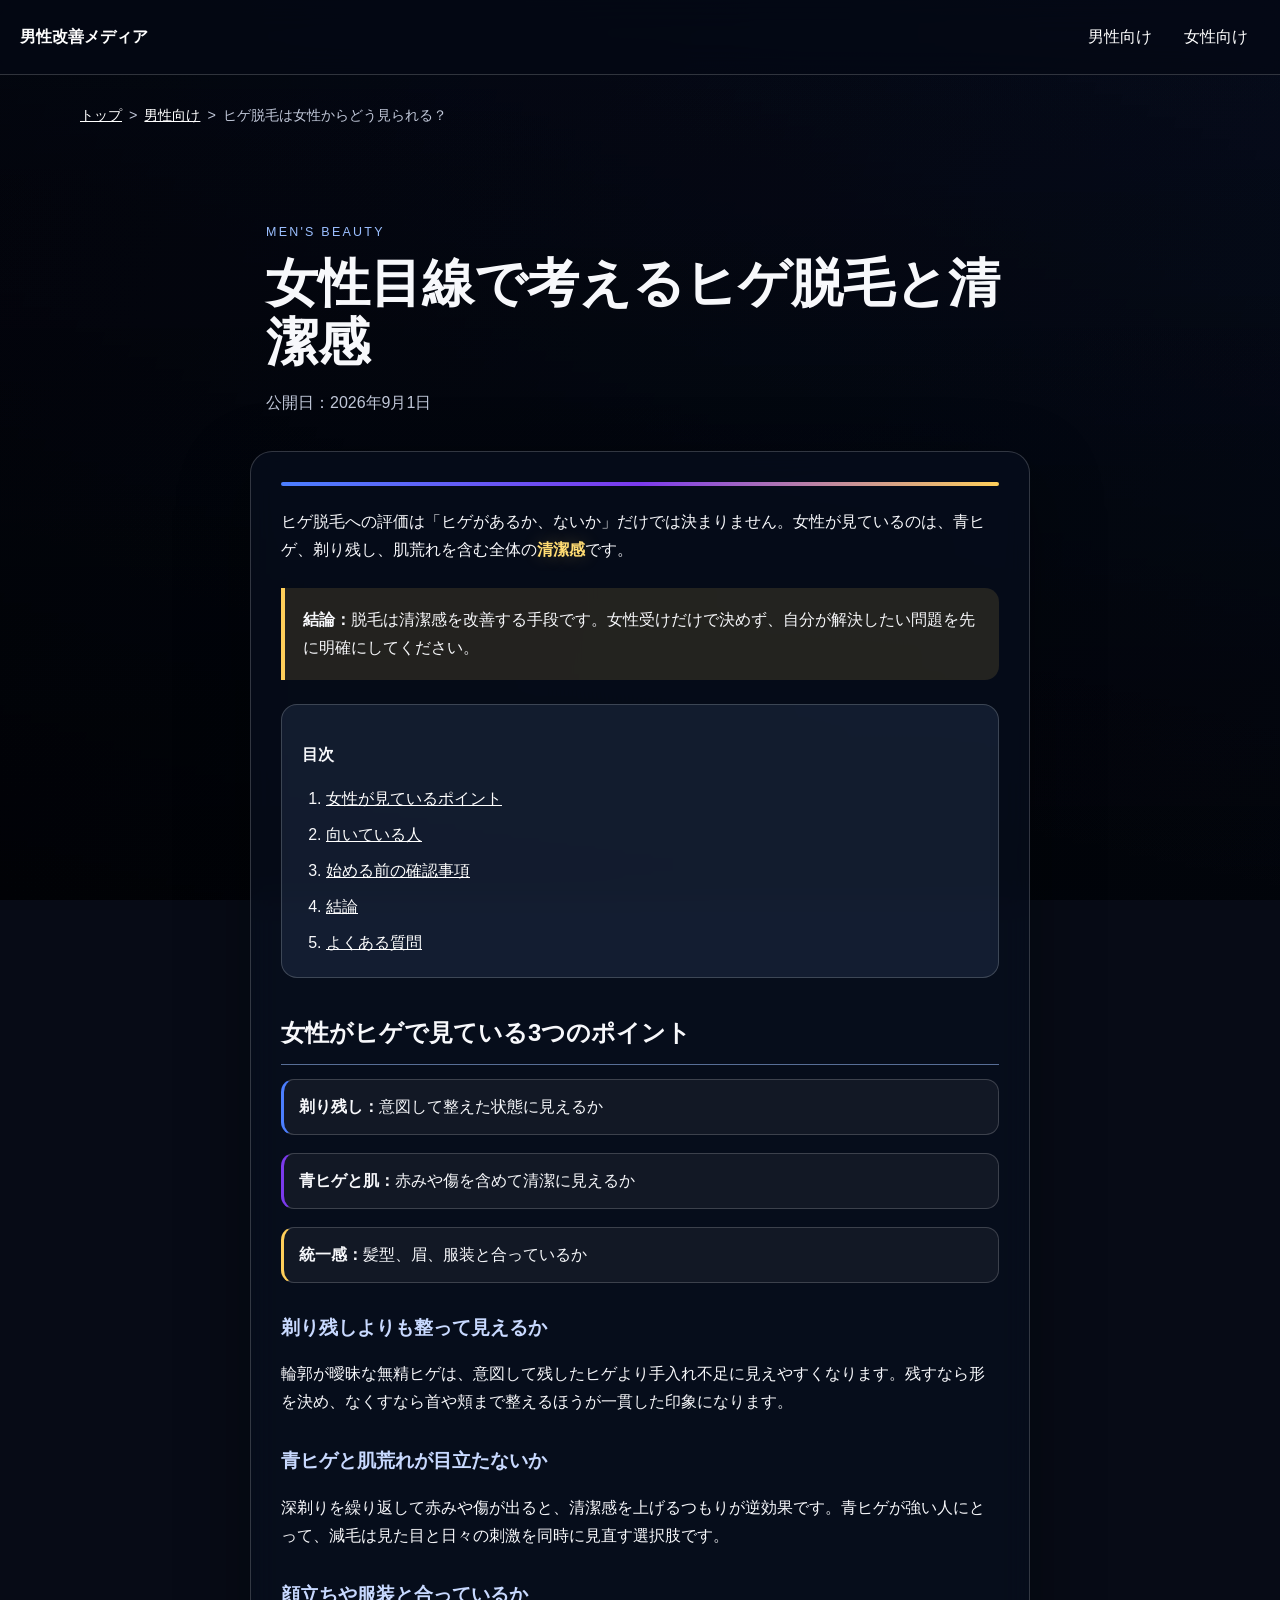
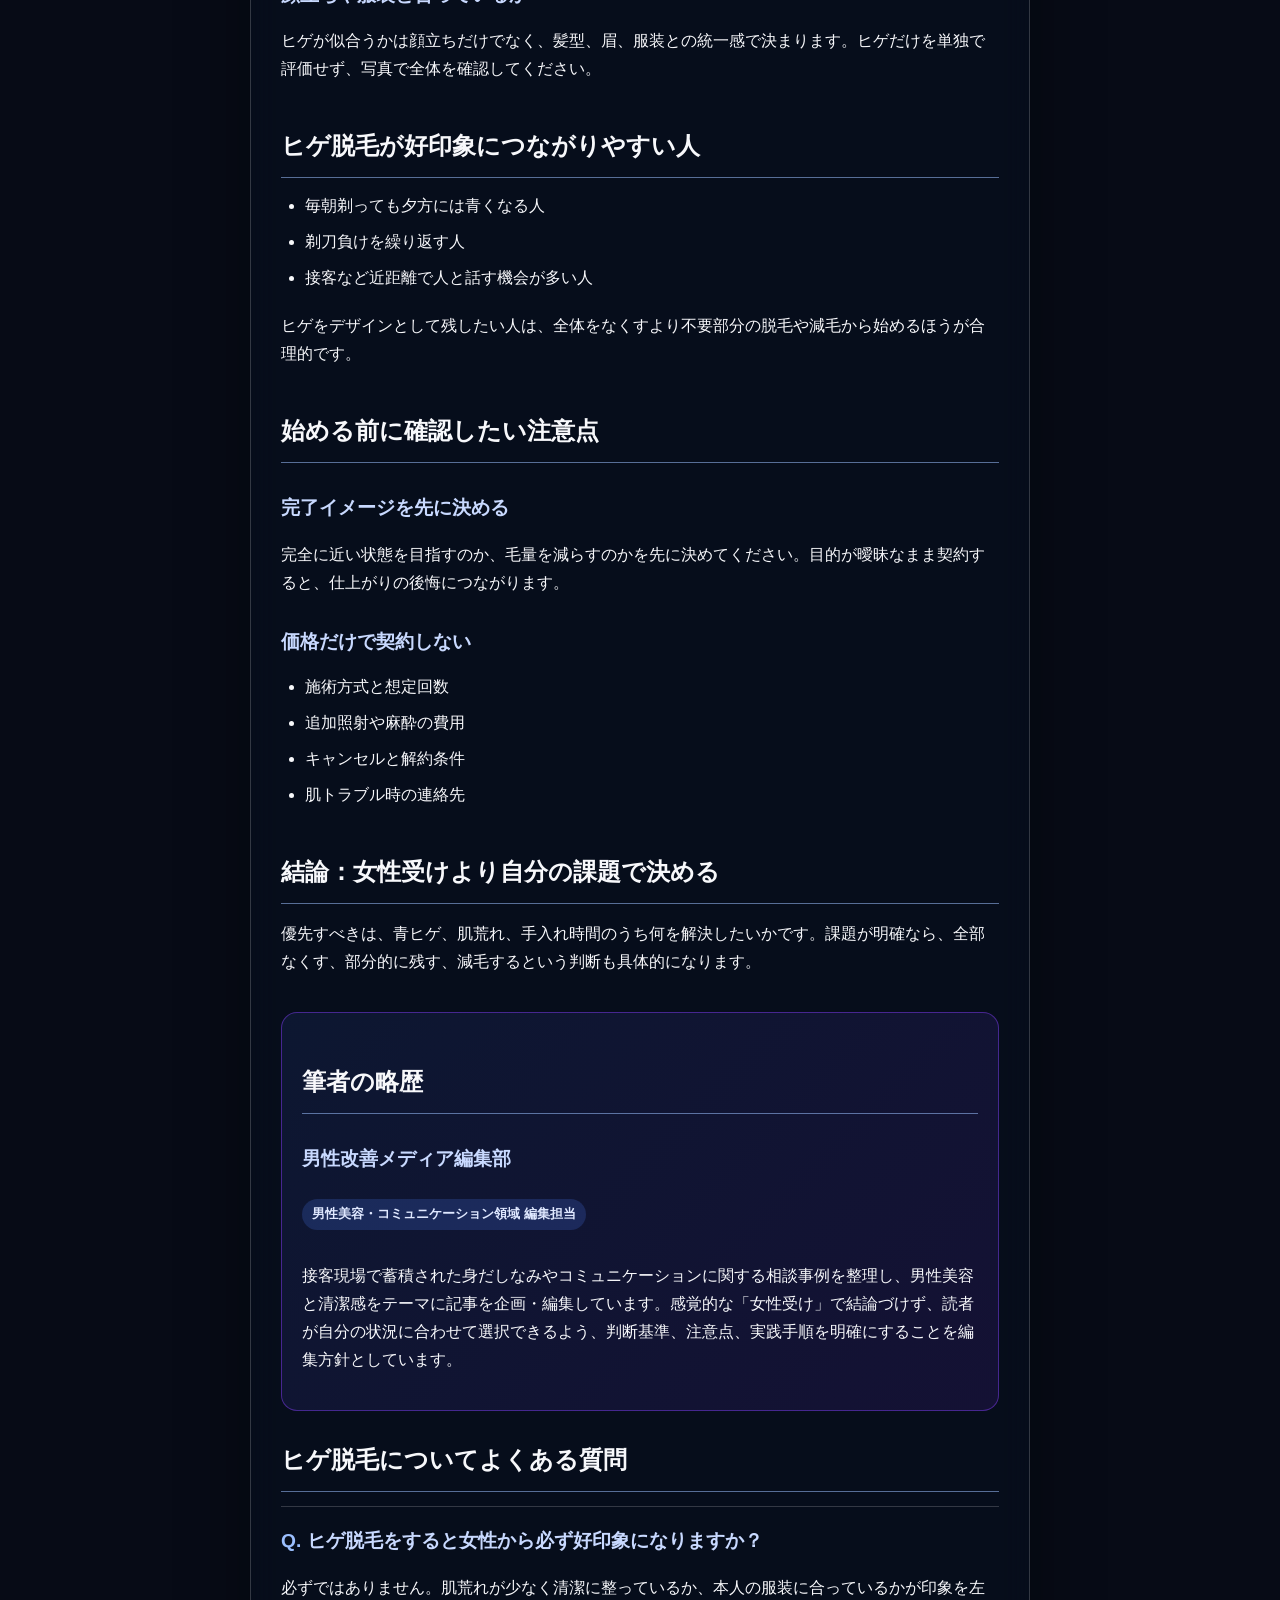
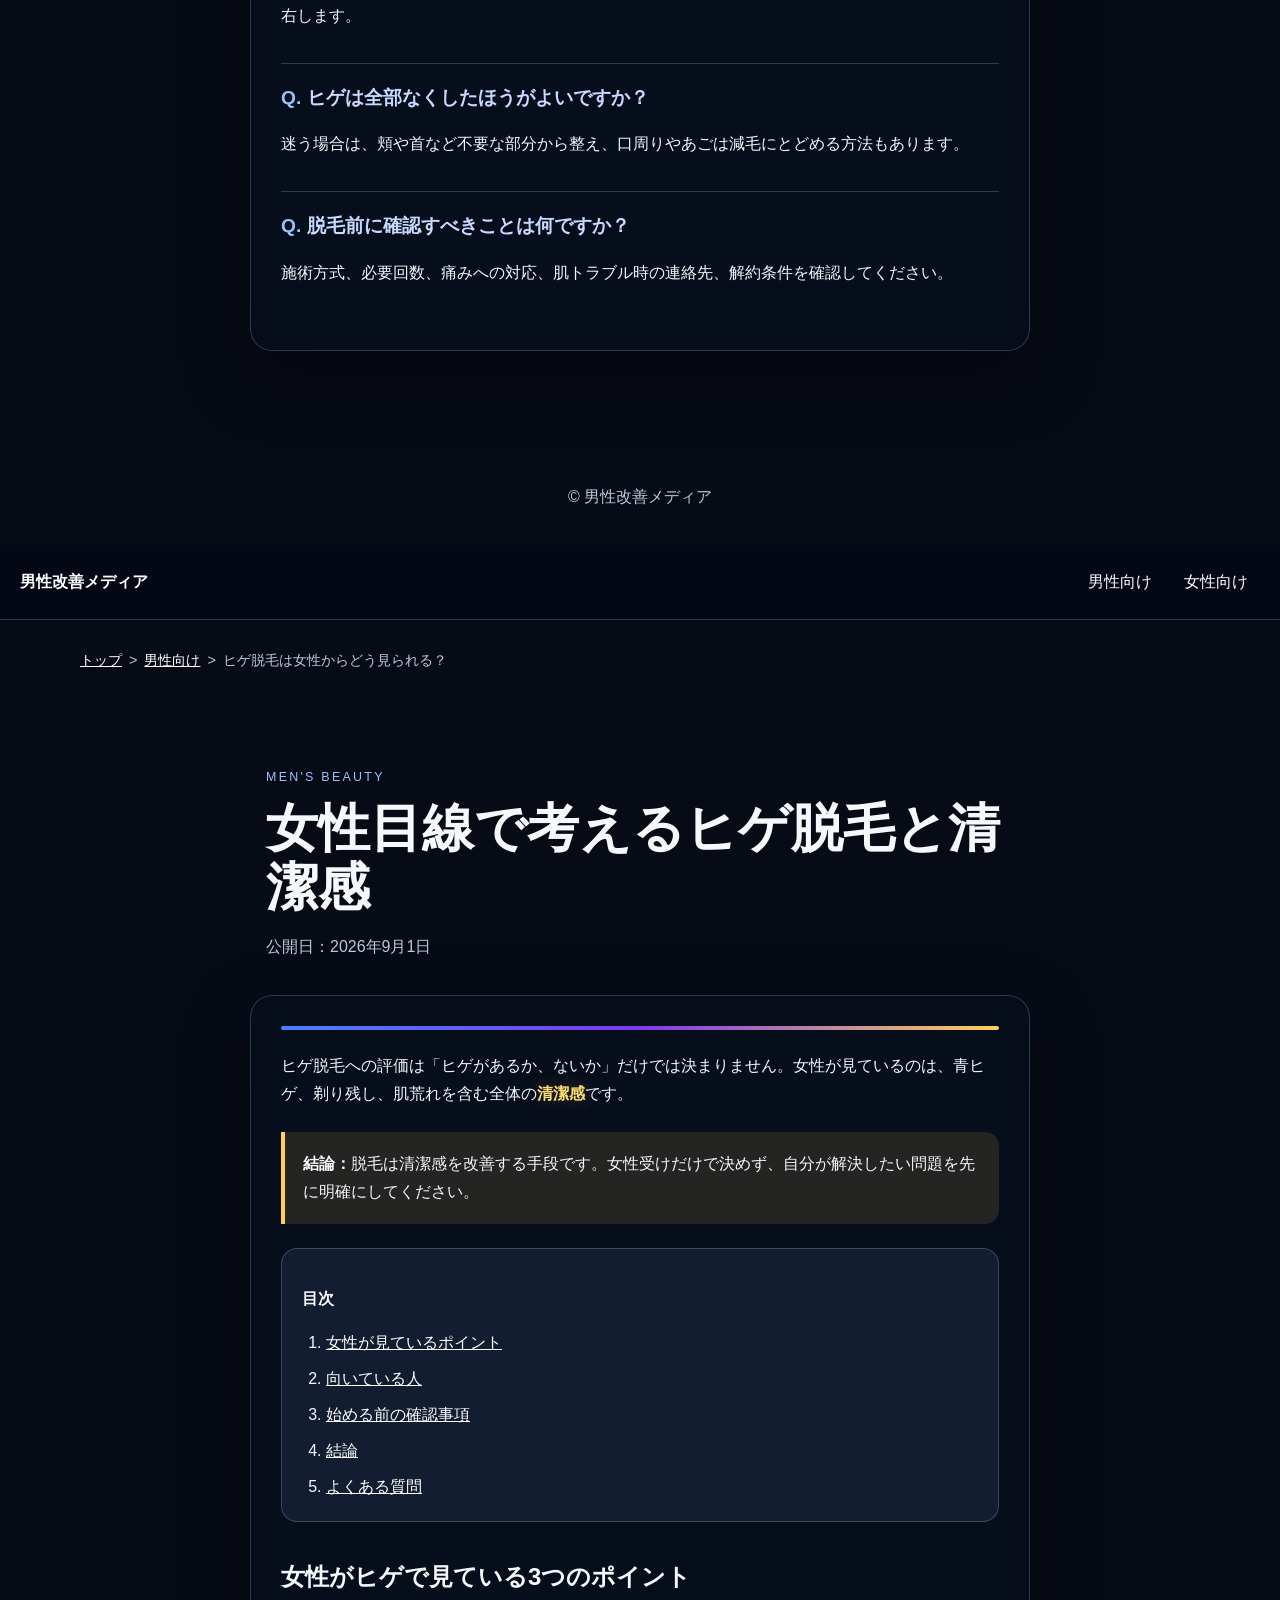
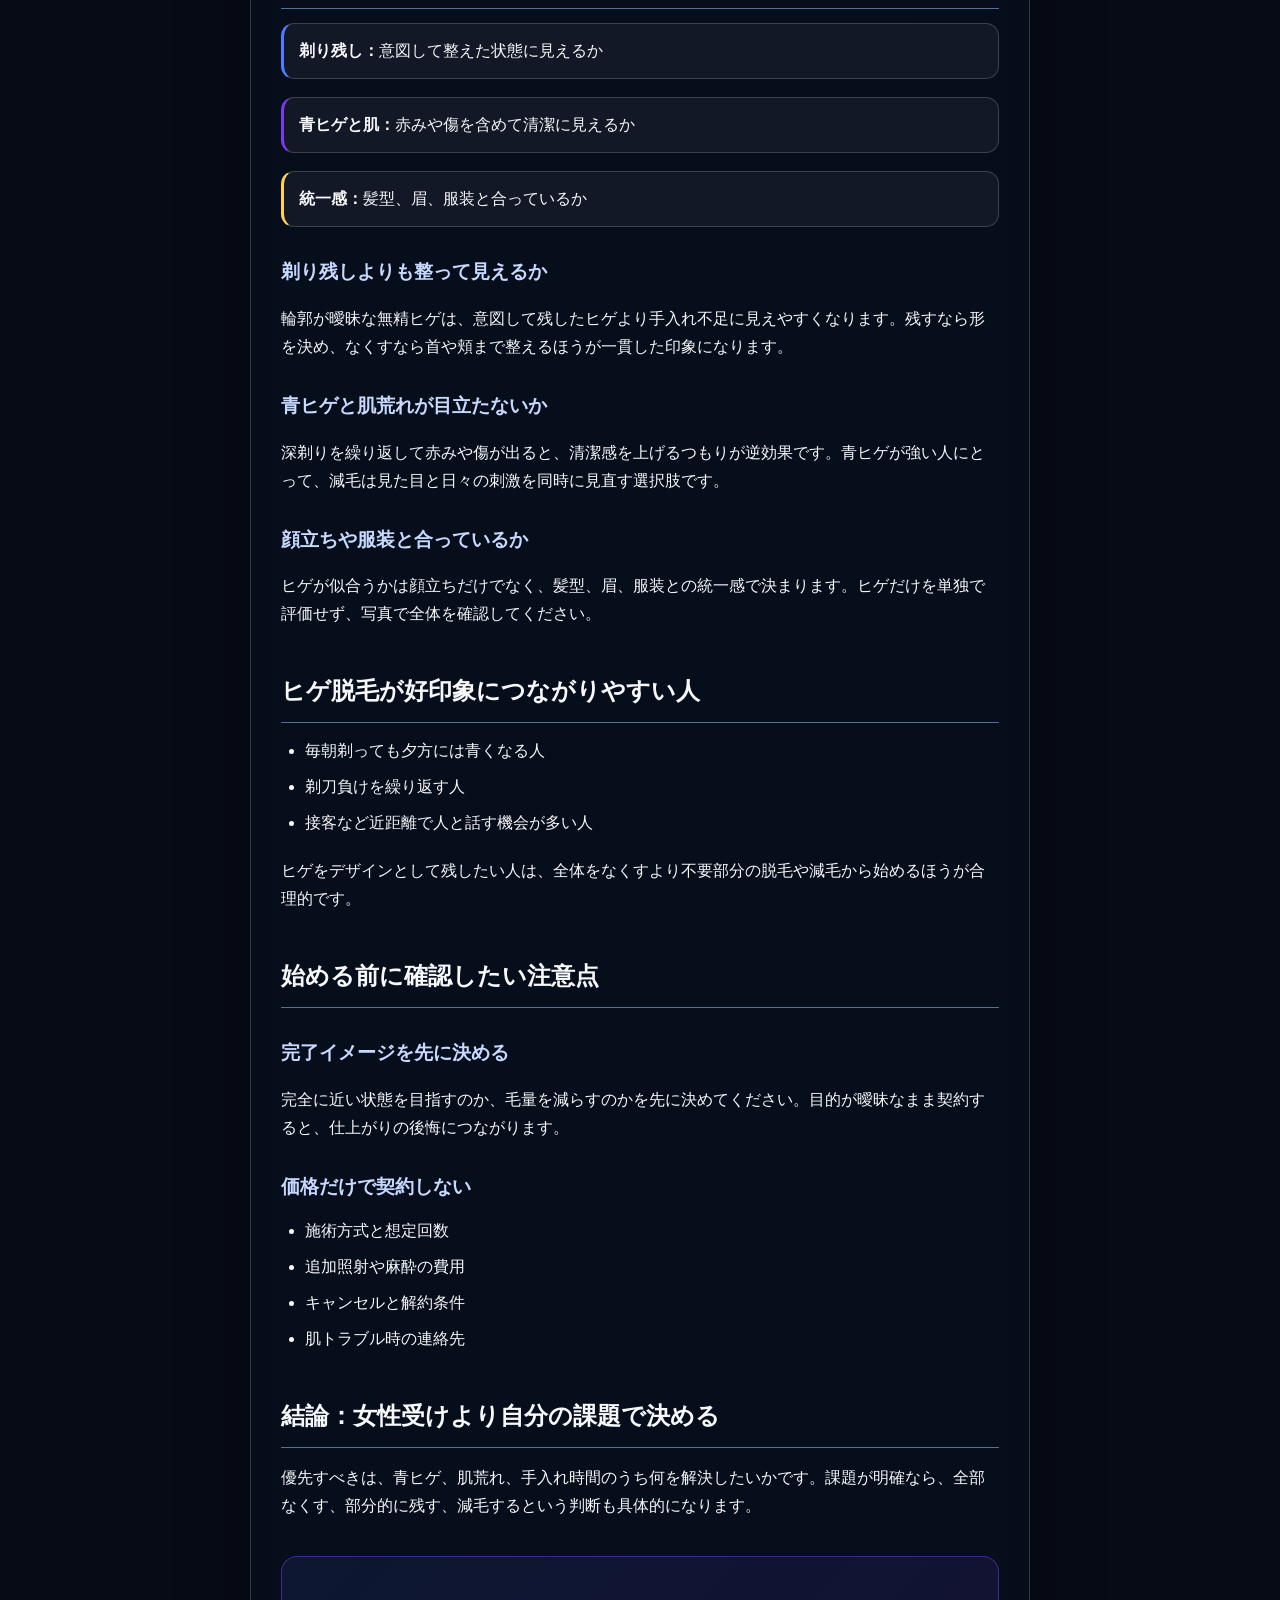
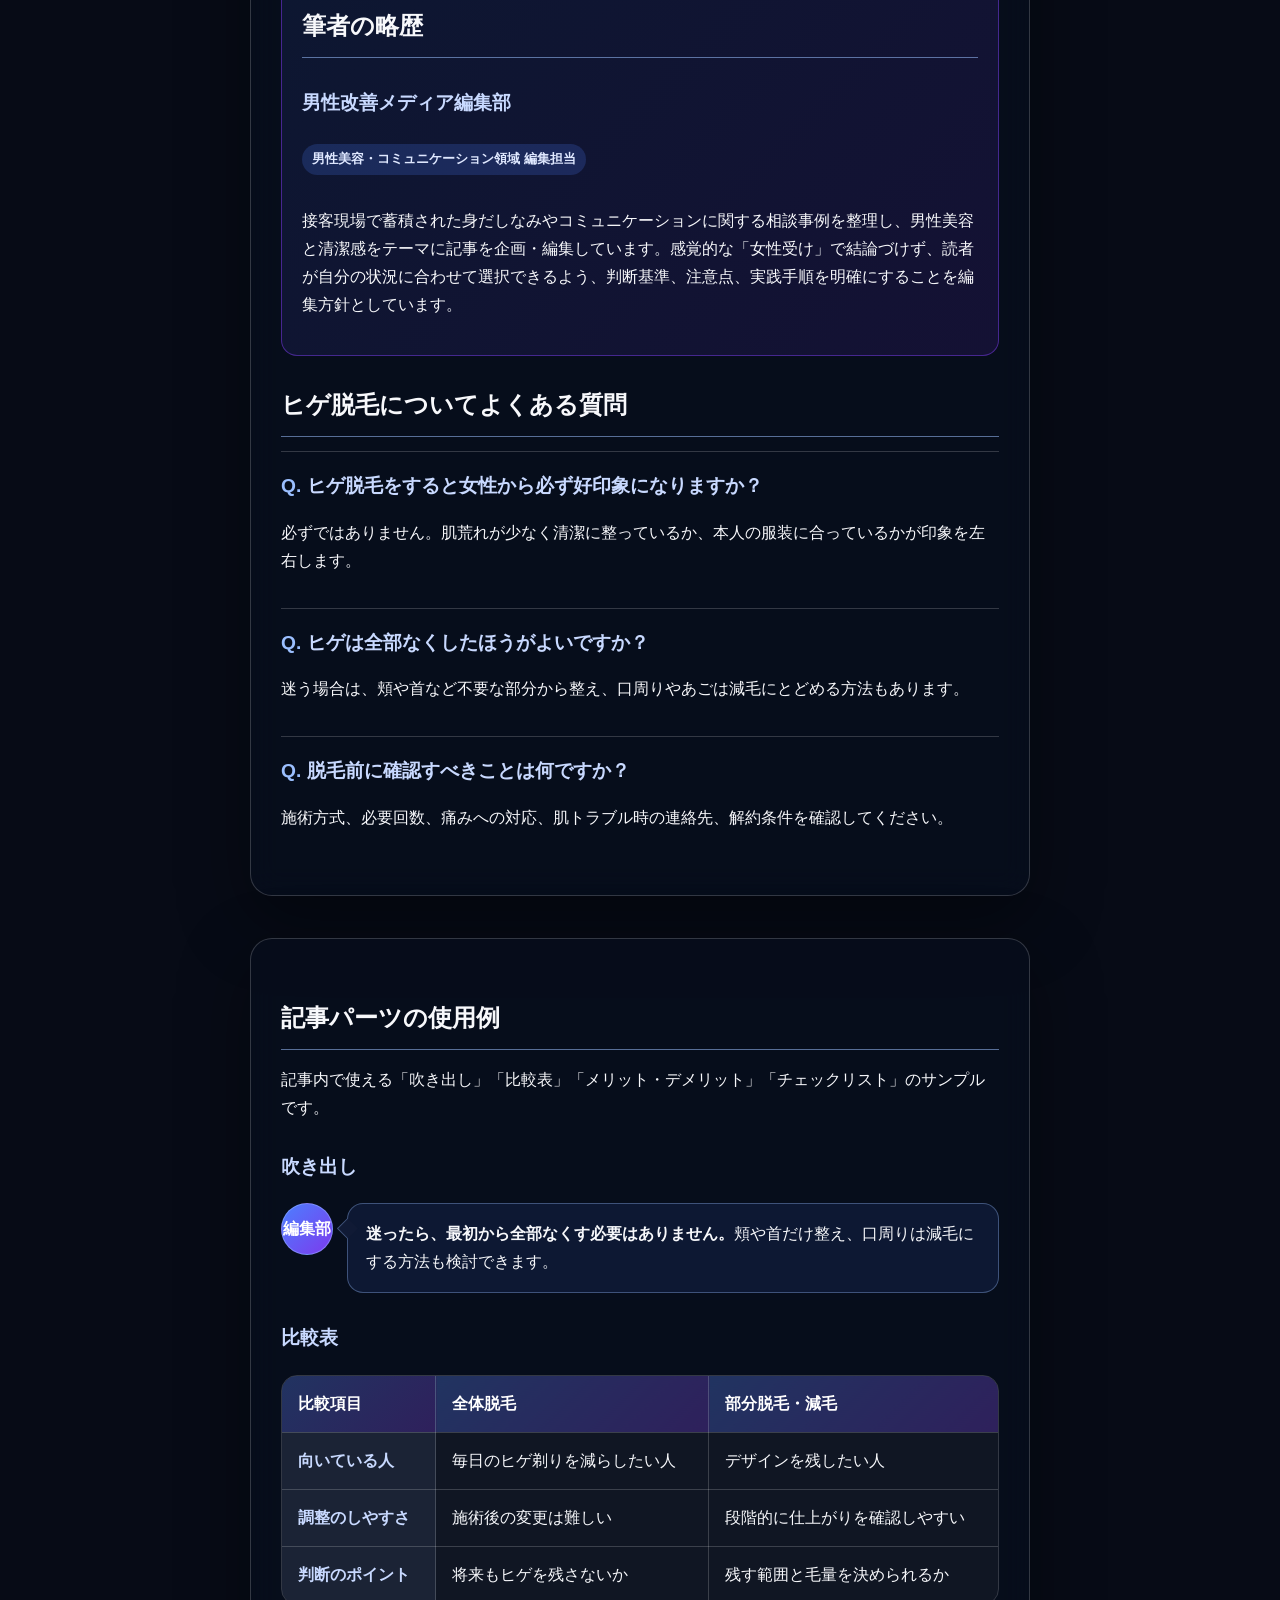
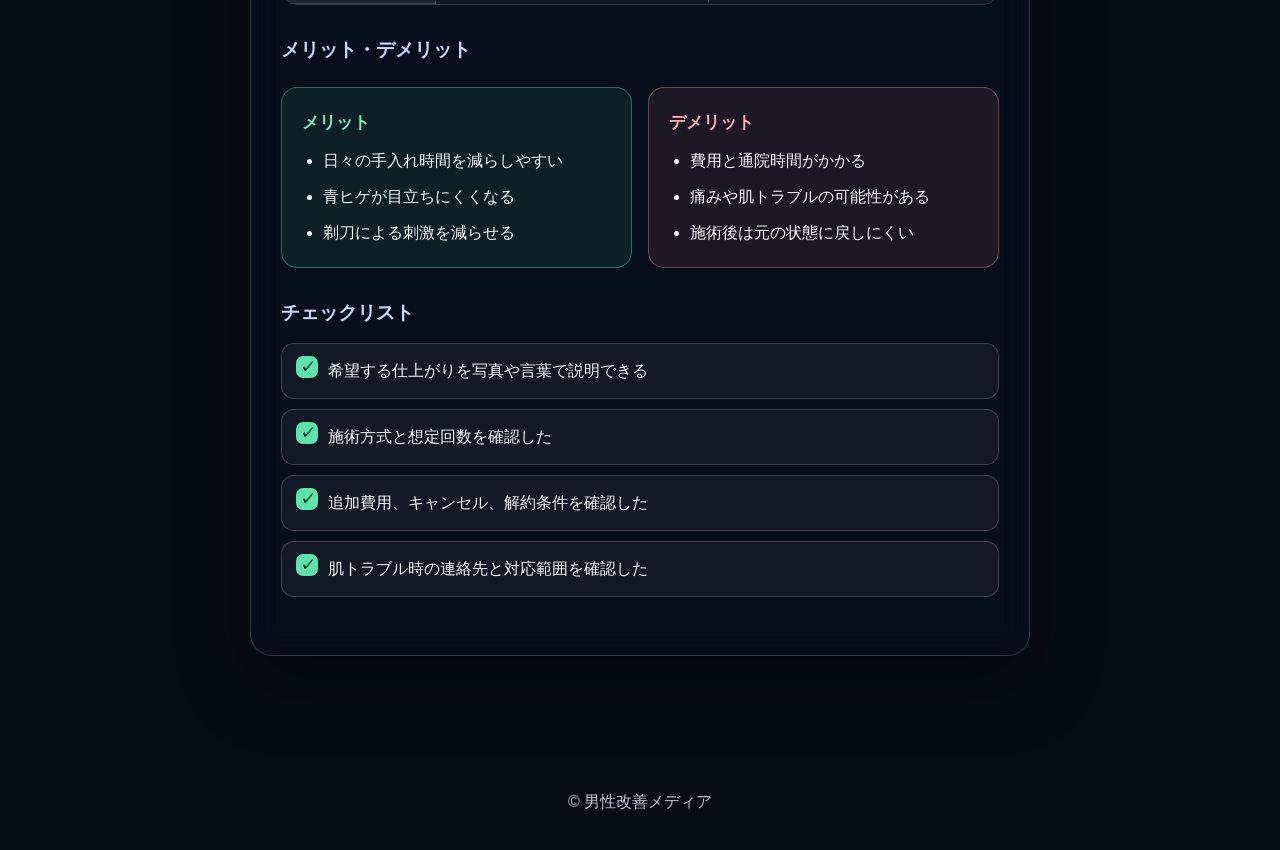
==== commit fb858944: "Add files via upload" ====
--- a/mens/hige-datsumo/index.html
+++ b/mens/hige-datsumo/index.html
@@ -2,116 +2,118 @@
 <html lang="ja">
 
 <head>
-  <meta charset="UTF-8">
-  <meta name="viewport" content="width=device-width,initial-scale=1">
-  <title>ヒゲ脱毛は女性に好印象？本音を解説</title>
-  <meta name="description" content="ヒゲ脱毛は女性にどう見られるのか。青ヒゲ、清潔感、似合うデザインの考え方から、脱毛前に確認すべき注意点まで、女性の本音を踏まえて具体的に解説します。">
-  <meta name="keywords" content="ヒゲ脱毛,青ヒゲ,女性の本音">
-  <link rel="canonical" href="https://tojo-cast.com/blog/mens/hige-datsumo/">
-  <meta property="og:type" content="article">
-  <meta property="og:locale" content="ja_JP">
-  <meta property="og:site_name" content="男性改善メディア">
-  <meta property="og:title" content="ヒゲ脱毛は女性に好印象？本音を解説">
-  <meta property="og:description" content="青ヒゲや清潔感を女性はどう見るのか。ヒゲ脱毛の印象と判断基準を現場視点で解説します。">
-  <meta property="og:url" content="https://tojo-cast.com/blog/mens/hige-datsumo/">
-  <meta property="article:published_time" content="2026-09-01">
-  <link rel="stylesheet" href="../../style.css">
-  <script
-    type="application/ld+json">[{"@context":"https://schema.org","@type":"Article","headline":"ヒゲ脱毛は女性に好印象？本音を解説","description":"ヒゲ脱毛は女性にどう見られるのか。青ヒゲ、清潔感、似合うデザインの考え方を女性の本音から解説します。","datePublished":"2026-09-01","dateModified":"2026-09-01","inLanguage":"ja","mainEntityOfPage":"https://tojo-cast.com/blog/mens/hige-datsumo/","author":{"@type":"Person","name":"男性改善メディア編集部"},"publisher":{"@type":"Organization","name":"男性改善メディア","url":"https://tojo-cast.com/blog/"},"keywords":["ヒゲ脱毛","青ヒゲ","女性の本音"]},{"@context":"https://schema.org","@type":"FAQPage","mainEntity":[{"@type":"Question","name":"ヒゲ脱毛をすると女性から必ず好印象になりますか？","acceptedAnswer":{"@type":"Answer","text":"必ずではありません。脱毛そのものより、肌荒れが少なく清潔に整っていること、本人の顔立ちや服装に合っていることが印象を左右します。"}},{"@type":"Question","name":"ヒゲは全部なくしたほうがよいですか？","acceptedAnswer":{"@type":"Answer","text":"迷う場合は、頬や首など不要な部分から整え、口周りやあごは減毛にとどめる方法もあります。"}},{"@type":"Question","name":"脱毛前に確認すべきことは何ですか？","acceptedAnswer":{"@type":"Answer","text":"施術方式、必要回数、痛みへの対応、肌トラブル時の連絡先、解約条件を確認してください。"}}]},{"@context":"https://schema.org","@type":"BreadcrumbList","itemListElement":[{"@type":"ListItem","position":1,"name":"トップ","item":"https://tojo-cast.com/blog/"},{"@type":"ListItem","position":2,"name":"男性向け","item":"https://tojo-cast.com/blog/#mens"},{"@type":"ListItem","position":3,"name":"ヒゲ脱毛は女性からどう見られる？","item":"https://tojo-cast.com/blog/mens/hige-datsumo/"}]}]</script>
+    <meta charset="UTF-8">
+    <meta name="viewport" content="width=device-width,initial-scale=1">
+    <title>ヒゲ脱毛は女性に好印象？本音を解説</title>
+    <meta name="description" content="ヒゲ脱毛は女性にどう見られるのか。青ヒゲ、清潔感、似合うデザインの考え方から、脱毛前に確認すべき注意点まで、女性の本音を踏まえて具体的に解説します。">
+    <meta name="keywords" content="ヒゲ脱毛,青ヒゲ,女性の本音">
+    <link rel="canonical" href="https://tojo-cast.com/blog/mens/hige-datsumo/">
+    <meta property="og:type" content="article">
+    <meta property="og:locale" content="ja_JP">
+    <meta property="og:site_name" content="男性改善メディア">
+    <meta property="og:title" content="ヒゲ脱毛は女性に好印象？本音を解説">
+    <meta property="og:description" content="青ヒゲや清潔感を女性はどう見るのか。ヒゲ脱毛の印象と判断基準を現場視点で解説します。">
+    <meta property="og:url" content="https://tojo-cast.com/blog/mens/hige-datsumo/">
+    <meta property="article:published_time" content="2026-09-01">
+    <link rel="stylesheet" href="../../style.css">
+    <script
+        type="application/ld+json">[{"@context":"https://schema.org","@type":"Article","headline":"ヒゲ脱毛は女性に好印象？本音を解説","description":"ヒゲ脱毛は女性にどう見られるのか。青ヒゲ、清潔感、似合うデザインの考え方を女性の本音から解説します。","datePublished":"2026-09-01","dateModified":"2026-09-01","inLanguage":"ja","mainEntityOfPage":"https://tojo-cast.com/blog/mens/hige-datsumo/","author":{"@type":"Person","name":"男性改善メディア編集部"},"publisher":{"@type":"Organization","name":"男性改善メディア","url":"https://tojo-cast.com/blog/"},"keywords":["ヒゲ脱毛","青ヒゲ","女性の本音"]},{"@context":"https://schema.org","@type":"FAQPage","mainEntity":[{"@type":"Question","name":"ヒゲ脱毛をすると女性から必ず好印象になりますか？","acceptedAnswer":{"@type":"Answer","text":"必ずではありません。脱毛そのものより、肌荒れが少なく清潔に整っていること、本人の顔立ちや服装に合っていることが印象を左右します。"}},{"@type":"Question","name":"ヒゲは全部なくしたほうがよいですか？","acceptedAnswer":{"@type":"Answer","text":"迷う場合は、頬や首など不要な部分から整え、口周りやあごは減毛にとどめる方法もあります。"}},{"@type":"Question","name":"脱毛前に確認すべきことは何ですか？","acceptedAnswer":{"@type":"Answer","text":"施術方式、必要回数、痛みへの対応、肌トラブル時の連絡先、解約条件を確認してください。"}}]},{"@context":"https://schema.org","@type":"BreadcrumbList","itemListElement":[{"@type":"ListItem","position":1,"name":"トップ","item":"https://tojo-cast.com/blog/"},{"@type":"ListItem","position":2,"name":"男性向け","item":"https://tojo-cast.com/blog/#mens"},{"@type":"ListItem","position":3,"name":"ヒゲ脱毛は女性からどう見られる？","item":"https://tojo-cast.com/blog/mens/hige-datsumo/"}]}]</script>
 </head>
 
 <body>
-  <div class="site-bg"></div>
-  <header class="top-header"><a class="logo" href="../../">男性改善メディア</a>
-    <nav class="main-nav" aria-label="カテゴリ"><a href="../../#mens">男性向け</a><a href="../../#womens">女性向け</a></nav>
-  </header>
-  <main class="detail-main">
-    <nav aria-label="パンくずリスト">
-      <ol class="blog-breadcrumb">
-        <li><a href="../../">トップ</a></li>
-        <li><a href="../../#mens">男性向け</a></li>
-        <li aria-current="page">ヒゲ脱毛は女性からどう見られる？</li>
-      </ol>
-    </nav>
-    <article class="blog-container">
-      <header class="sub-hero compact-hero">
-        <p class="eyebrow">MEN'S BEAUTY</p>
-        <h1>女性目線で考えるヒゲ脱毛と清潔感</h1>
-        <p class="lead">公開日：<time datetime="2026-09-01">2026年9月1日</time></p>
-      </header>
-      <div class="panel blog-article-body">
-        <hr class="blog-color-bar">
-        <p>ヒゲ脱毛への評価は「ヒゲがあるか、ないか」だけでは決まりません。女性が見ているのは、青ヒゲ、剃り残し、肌荒れを含む全体の<span class="blog-inline-emphasis">清潔感</span>です。
-        </p>
-        <aside class="blog-important"><strong>結論：</strong>脱毛は清潔感を改善する手段です。女性受けだけで決めず、自分が解決したい問題を先に明確にしてください。</aside>
-        <nav class="blog-toc" aria-labelledby="toc-title">
-          <p id="toc-title" class="blog-toc-title">目次</p>
-          <ol>
-            <li><a href="#points">女性が見ているポイント</a></li>
-            <li><a href="#fit">向いている人</a></li>
-            <li><a href="#check">始める前の確認事項</a></li>
-            <li><a href="#conclusion">結論</a></li>
-            <li><a href="#faq">よくある質問</a></li>
-          </ol>
+    <div class="site-bg"></div>
+    <header class="top-header"><a class="logo" href="../../">男性改善メディア</a>
+        <nav class="main-nav" aria-label="カテゴリ"><a href="../../#mens">男性向け</a><a href="../../#womens">女性向け</a></nav>
+    </header>
+    <main class="detail-main">
+        <nav aria-label="パンくずリスト">
+            <ol class="blog-breadcrumb">
+                <li><a href="../../">トップ</a></li>
+                <li><a href="../../#mens">男性向け</a></li>
+                <li aria-current="page">ヒゲ脱毛は女性からどう見られる？</li>
+            </ol>
         </nav>
-        <h2 id="points">女性がヒゲで見ている3つのポイント</h2>
-        <ol class="blog-summary-list">
-          <li><strong>剃り残し：</strong>意図して整えた状態に見えるか</li>
-          <li><strong>青ヒゲと肌：</strong>赤みや傷を含めて清潔に見えるか</li>
-          <li><strong>統一感：</strong>髪型、眉、服装と合っているか</li>
-        </ol>
-        <h3>剃り残しよりも整って見えるか</h3>
-        <p>輪郭が曖昧な無精ヒゲは、意図して残したヒゲより手入れ不足に見えやすくなります。残すなら形を決め、なくすなら首や頬まで整えるほうが一貫した印象になります。</p>
-        <h3>青ヒゲと肌荒れが目立たないか</h3>
-        <p>深剃りを繰り返して赤みや傷が出ると、清潔感を上げるつもりが逆効果です。青ヒゲが強い人にとって、減毛は見た目と日々の刺激を同時に見直す選択肢です。</p>
-        <h3>顔立ちや服装と合っているか</h3>
-        <p>ヒゲが似合うかは顔立ちだけでなく、髪型、眉、服装との統一感で決まります。ヒゲだけを単独で評価せず、写真で全体を確認してください。</p>
-        <h2 id="fit">ヒゲ脱毛が好印象につながりやすい人</h2>
-        <ul>
-          <li>毎朝剃っても夕方には青くなる人</li>
-          <li>剃刀負けを繰り返す人</li>
-          <li>接客など近距離で人と話す機会が多い人</li>
-        </ul>
-        <p>ヒゲをデザインとして残したい人は、全体をなくすより不要部分の脱毛や減毛から始めるほうが合理的です。</p>
-        <h2 id="check">始める前に確認したい注意点</h2>
-        <h3>完了イメージを先に決める</h3>
-        <p>完全に近い状態を目指すのか、毛量を減らすのかを先に決めてください。目的が曖昧なまま契約すると、仕上がりの後悔につながります。</p>
-        <h3>価格だけで契約しない</h3>
-        <ul>
-          <li>施術方式と想定回数</li>
-          <li>追加照射や麻酔の費用</li>
-          <li>キャンセルと解約条件</li>
-          <li>肌トラブル時の連絡先</li>
-        </ul>
-        <h2 id="conclusion">結論：女性受けより自分の課題で決める</h2>
-        <p>優先すべきは、青ヒゲ、肌荒れ、手入れ時間のうち何を解決したいかです。課題が明確なら、全部なくす、部分的に残す、減毛するという判断も具体的になります。</p>
-        <section class="blog-author" aria-labelledby="author">
-          <h2 id="author">筆者の略歴</h2>
-          <h3>男性改善メディア編集部</h3>
-          <p class="blog-author-role">男性美容・コミュニケーション領域 編集担当</p>
-          <p>
-            接客現場で蓄積された身だしなみやコミュニケーションに関する相談事例を整理し、男性美容と清潔感をテーマに記事を企画・編集しています。感覚的な「女性受け」で結論づけず、読者が自分の状況に合わせて選択できるよう、判断基準、注意点、実践手順を明確にすることを編集方針としています。
-          </p>
-        </section>
-        <section id="faq" aria-labelledby="faq-title">
-          <h2 id="faq-title">ヒゲ脱毛についてよくある質問</h2>
-          <article class="blog-faq-item">
-            <h3>ヒゲ脱毛をすると女性から必ず好印象になりますか？</h3>
-            <p>必ずではありません。肌荒れが少なく清潔に整っているか、本人の服装に合っているかが印象を左右します。</p>
-          </article>
-          <article class="blog-faq-item">
-            <h3>ヒゲは全部なくしたほうがよいですか？</h3>
-            <p>迷う場合は、頬や首など不要な部分から整え、口周りやあごは減毛にとどめる方法もあります。</p>
-          </article>
-          <article class="blog-faq-item">
-            <h3>脱毛前に確認すべきことは何ですか？</h3>
-            <p>施術方式、必要回数、痛みへの対応、肌トラブル時の連絡先、解約条件を確認してください。</p>
-          </article>
-        </section>
-      </div>
-    </article>
-  </main>
-  <footer class="footer">© 男性改善メディア</footer>
+        <article class="blog-container">
+            <header class="sub-hero compact-hero">
+                <p class="eyebrow">MEN'S BEAUTY</p>
+                <h1>女性目線で考えるヒゲ脱毛と清潔感</h1>
+                <p class="lead">公開日：<time datetime="2026-09-01">2026年9月1日</time></p>
+            </header>
+            <div class="panel blog-article-body">
+                <hr class="blog-color-bar">
+                <p>ヒゲ脱毛への評価は「ヒゲがあるか、ないか」だけでは決まりません。女性が見ているのは、青ヒゲ、剃り残し、肌荒れを含む全体の<span
+                        class="blog-inline-emphasis">清潔感</span>です。
+                </p>
+                <aside class="blog-important"><strong>結論：</strong>脱毛は清潔感を改善する手段です。女性受けだけで決めず、自分が解決したい問題を先に明確にしてください。
+                </aside>
+                <nav class="blog-toc" aria-labelledby="toc-title">
+                    <p id="toc-title" class="blog-toc-title">目次</p>
+                    <ol>
+                        <li><a href="#points">女性が見ているポイント</a></li>
+                        <li><a href="#fit">向いている人</a></li>
+                        <li><a href="#check">始める前の確認事項</a></li>
+                        <li><a href="#conclusion">結論</a></li>
+                        <li><a href="#faq">よくある質問</a></li>
+                    </ol>
+                </nav>
+                <h2 id="points">女性がヒゲで見ている3つのポイント</h2>
+                <ol class="blog-summary-list">
+                    <li><strong>剃り残し：</strong>意図して整えた状態に見えるか</li>
+                    <li><strong>青ヒゲと肌：</strong>赤みや傷を含めて清潔に見えるか</li>
+                    <li><strong>統一感：</strong>髪型、眉、服装と合っているか</li>
+                </ol>
+                <h3>剃り残しよりも整って見えるか</h3>
+                <p>輪郭が曖昧な無精ヒゲは、意図して残したヒゲより手入れ不足に見えやすくなります。残すなら形を決め、なくすなら首や頬まで整えるほうが一貫した印象になります。</p>
+                <h3>青ヒゲと肌荒れが目立たないか</h3>
+                <p>深剃りを繰り返して赤みや傷が出ると、清潔感を上げるつもりが逆効果です。青ヒゲが強い人にとって、減毛は見た目と日々の刺激を同時に見直す選択肢です。</p>
+                <h3>顔立ちや服装と合っているか</h3>
+                <p>ヒゲが似合うかは顔立ちだけでなく、髪型、眉、服装との統一感で決まります。ヒゲだけを単独で評価せず、写真で全体を確認してください。</p>
+                <h2 id="fit">ヒゲ脱毛が好印象につながりやすい人</h2>
+                <ul>
+                    <li>毎朝剃っても夕方には青くなる人</li>
+                    <li>剃刀負けを繰り返す人</li>
+                    <li>接客など近距離で人と話す機会が多い人</li>
+                </ul>
+                <p>ヒゲをデザインとして残したい人は、全体をなくすより不要部分の脱毛や減毛から始めるほうが合理的です。</p>
+                <h2 id="check">始める前に確認したい注意点</h2>
+                <h3>完了イメージを先に決める</h3>
+                <p>完全に近い状態を目指すのか、毛量を減らすのかを先に決めてください。目的が曖昧なまま契約すると、仕上がりの後悔につながります。</p>
+                <h3>価格だけで契約しない</h3>
+                <ul>
+                    <li>施術方式と想定回数</li>
+                    <li>追加照射や麻酔の費用</li>
+                    <li>キャンセルと解約条件</li>
+                    <li>肌トラブル時の連絡先</li>
+                </ul>
+                <h2 id="conclusion">結論：女性受けより自分の課題で決める</h2>
+                <p>優先すべきは、青ヒゲ、肌荒れ、手入れ時間のうち何を解決したいかです。課題が明確なら、全部なくす、部分的に残す、減毛するという判断も具体的になります。</p>
+                <section class="blog-author" aria-labelledby="author">
+                    <h2 id="author">筆者の略歴</h2>
+                    <h3>男性改善メディア編集部</h3>
+                    <p class="blog-author-role">男性美容・コミュニケーション領域 編集担当</p>
+                    <p>
+                        接客現場で蓄積された身だしなみやコミュニケーションに関する相談事例を整理し、男性美容と清潔感をテーマに記事を企画・編集しています。感覚的な「女性受け」で結論づけず、読者が自分の状況に合わせて選択できるよう、判断基準、注意点、実践手順を明確にすることを編集方針としています。
+                    </p>
+                </section>
+                <section id="faq" aria-labelledby="faq-title">
+                    <h2 id="faq-title">ヒゲ脱毛についてよくある質問</h2>
+                    <article class="blog-faq-item">
+                        <h3>ヒゲ脱毛をすると女性から必ず好印象になりますか？</h3>
+                        <p>必ずではありません。肌荒れが少なく清潔に整っているか、本人の服装に合っているかが印象を左右します。</p>
+                    </article>
+                    <article class="blog-faq-item">
+                        <h3>ヒゲは全部なくしたほうがよいですか？</h3>
+                        <p>迷う場合は、頬や首など不要な部分から整え、口周りやあごは減毛にとどめる方法もあります。</p>
+                    </article>
+                    <article class="blog-faq-item">
+                        <h3>脱毛前に確認すべきことは何ですか？</h3>
+                        <p>施術方式、必要回数、痛みへの対応、肌トラブル時の連絡先、解約条件を確認してください。</p>
+                    </article>
+                </section>
+            </div>
+        </article>
+    </main>
+    <footer class="footer">© 男性改善メディア</footer>
 </body>
 
 </html>
@@ -119,173 +121,201 @@
 <html lang="ja">
 
 <head>
-  <meta charset="UTF-8">
-  <meta name="viewport" content="width=device-width,initial-scale=1">
-  <title>ヒゲ脱毛は女性に好印象？本音を解説</title>
-  <meta name="description" content="ヒゲ脱毛は女性にどう見られるのか。青ヒゲ、清潔感、似合うデザインの考え方から、脱毛前に確認すべき注意点まで、女性の本音を踏まえて具体的に解説します。">
-  <meta name="keywords" content="ヒゲ脱毛,青ヒゲ,女性の本音">
-  <link rel="canonical" href="https://tojo-cast.com/blog/mens/hige-datsumo/">
-  <meta property="og:type" content="article">
-  <meta property="og:locale" content="ja_JP">
-  <meta property="og:site_name" content="男性改善メディア">
-  <meta property="og:title" content="ヒゲ脱毛は女性に好印象？本音を解説">
-  <meta property="og:description" content="青ヒゲや清潔感を女性はどう見るのか。ヒゲ脱毛の印象と判断基準を現場視点で解説します。">
-  <meta property="og:url" content="https://tojo-cast.com/blog/mens/hige-datsumo/">
-  <meta property="article:published_time" content="2026-09-01">
-  <link rel="stylesheet" href="../../style.css">
-  <script
-    type="application/ld+json">[{"@context":"https://schema.org","@type":"Article","headline":"ヒゲ脱毛は女性に好印象？本音を解説","description":"ヒゲ脱毛は女性にどう見られるのか。青ヒゲ、清潔感、似合うデザインの考え方を女性の本音から解説します。","datePublished":"2026-09-01","dateModified":"2026-09-01","inLanguage":"ja","mainEntityOfPage":"https://tojo-cast.com/blog/mens/hige-datsumo/","author":{"@type":"Person","name":"男性改善メディア編集部"},"publisher":{"@type":"Organization","name":"男性改善メディア","url":"https://tojo-cast.com/blog/"},"keywords":["ヒゲ脱毛","青ヒゲ","女性の本音"]},{"@context":"https://schema.org","@type":"FAQPage","mainEntity":[{"@type":"Question","name":"ヒゲ脱毛をすると女性から必ず好印象になりますか？","acceptedAnswer":{"@type":"Answer","text":"必ずではありません。脱毛そのものより、肌荒れが少なく清潔に整っていること、本人の顔立ちや服装に合っていることが印象を左右します。"}},{"@type":"Question","name":"ヒゲは全部なくしたほうがよいですか？","acceptedAnswer":{"@type":"Answer","text":"迷う場合は、頬や首など不要な部分から整え、口周りやあごは減毛にとどめる方法もあります。"}},{"@type":"Question","name":"脱毛前に確認すべきことは何ですか？","acceptedAnswer":{"@type":"Answer","text":"施術方式、必要回数、痛みへの対応、肌トラブル時の連絡先、解約条件を確認してください。"}}]},{"@context":"https://schema.org","@type":"BreadcrumbList","itemListElement":[{"@type":"ListItem","position":1,"name":"トップ","item":"https://tojo-cast.com/blog/"},{"@type":"ListItem","position":2,"name":"男性向け","item":"https://tojo-cast.com/blog/#mens"},{"@type":"ListItem","position":3,"name":"ヒゲ脱毛は女性からどう見られる？","item":"https://tojo-cast.com/blog/mens/hige-datsumo/"}]}]</script>
+    <meta charset="UTF-8">
+    <meta name="viewport" content="width=device-width,initial-scale=1">
+    <title>ヒゲ脱毛は女性に好印象？本音を解説</title>
+    <meta name="description" content="ヒゲ脱毛は女性にどう見られるのか。青ヒゲ、清潔感、似合うデザインの考え方から、脱毛前に確認すべき注意点まで、女性の本音を踏まえて具体的に解説します。">
+    <meta name="keywords" content="ヒゲ脱毛,青ヒゲ,女性の本音">
+    <link rel="canonical" href="https://tojo-cast.com/blog/mens/hige-datsumo/">
+    <meta property="og:type" content="article">
+    <meta property="og:locale" content="ja_JP">
+    <meta property="og:site_name" content="男性改善メディア">
+    <meta property="og:title" content="ヒゲ脱毛は女性に好印象？本音を解説">
+    <meta property="og:description" content="青ヒゲや清潔感を女性はどう見るのか。ヒゲ脱毛の印象と判断基準を現場視点で解説します。">
+    <meta property="og:url" content="https://tojo-cast.com/blog/mens/hige-datsumo/">
+    <meta property="article:published_time" content="2026-09-01">
+    <link rel="stylesheet" href="../../style.css">
+    <script
+        type="application/ld+json">[{"@context":"https://schema.org","@type":"Article","headline":"ヒゲ脱毛は女性に好印象？本音を解説","description":"ヒゲ脱毛は女性にどう見られるのか。青ヒゲ、清潔感、似合うデザインの考え方を女性の本音から解説します。","datePublished":"2026-09-01","dateModified":"2026-09-01","inLanguage":"ja","mainEntityOfPage":"https://tojo-cast.com/blog/mens/hige-datsumo/","author":{"@type":"Person","name":"男性改善メディア編集部"},"publisher":{"@type":"Organization","name":"男性改善メディア","url":"https://tojo-cast.com/blog/"},"keywords":["ヒゲ脱毛","青ヒゲ","女性の本音"]},{"@context":"https://schema.org","@type":"FAQPage","mainEntity":[{"@type":"Question","name":"ヒゲ脱毛をすると女性から必ず好印象になりますか？","acceptedAnswer":{"@type":"Answer","text":"必ずではありません。脱毛そのものより、肌荒れが少なく清潔に整っていること、本人の顔立ちや服装に合っていることが印象を左右します。"}},{"@type":"Question","name":"ヒゲは全部なくしたほうがよいですか？","acceptedAnswer":{"@type":"Answer","text":"迷う場合は、頬や首など不要な部分から整え、口周りやあごは減毛にとどめる方法もあります。"}},{"@type":"Question","name":"脱毛前に確認すべきことは何ですか？","acceptedAnswer":{"@type":"Answer","text":"施術方式、必要回数、痛みへの対応、肌トラブル時の連絡先、解約条件を確認してください。"}}]},{"@context":"https://schema.org","@type":"BreadcrumbList","itemListElement":[{"@type":"ListItem","position":1,"name":"トップ","item":"https://tojo-cast.com/blog/"},{"@type":"ListItem","position":2,"name":"男性向け","item":"https://tojo-cast.com/blog/#mens"},{"@type":"ListItem","position":3,"name":"ヒゲ脱毛は女性からどう見られる？","item":"https://tojo-cast.com/blog/mens/hige-datsumo/"}]}]</script>
 </head>
 
 <body>
-  <div class="site-bg"></div>
-  <header class="top-header"><a class="logo" href="../../">男性改善メディア</a>
-    <nav class="main-nav" aria-label="カテゴリ"><a href="../../#mens">男性向け</a><a href="../../#womens">女性向け</a></nav>
-  </header>
-  <main class="detail-main">
-    <nav aria-label="パンくずリスト">
-      <ol class="blog-breadcrumb">
-        <li><a href="../../">トップ</a></li>
-        <li><a href="../../#mens">男性向け</a></li>
-        <li aria-current="page">ヒゲ脱毛は女性からどう見られる？</li>
-      </ol>
-    </nav>
-    <article class="blog-container">
-      <header class="sub-hero compact-hero">
-        <p class="eyebrow">MEN'S BEAUTY</p>
-        <h1>女性目線で考えるヒゲ脱毛と清潔感</h1>
-        <p class="lead">公開日：<time datetime="2026-09-01">2026年9月1日</time></p>
-      </header>
-      <div class="panel blog-article-body">
-        <hr class="blog-color-bar">
-        <p>ヒゲ脱毛への評価は「ヒゲがあるか、ないか」だけでは決まりません。女性が見ているのは、青ヒゲ、剃り残し、肌荒れを含む全体の<span class="blog-inline-emphasis">清潔感</span>です。
-        </p>
-        <aside class="blog-important"><strong>結論：</strong>脱毛は清潔感を改善する手段です。女性受けだけで決めず、自分が解決したい問題を先に明確にしてください。</aside>
-        <nav class="blog-toc" aria-labelledby="toc-title">
-          <p id="toc-title" class="blog-toc-title">目次</p>
-          <ol>
-            <li><a href="#points">女性が見ているポイント</a></li>
-            <li><a href="#fit">向いている人</a></li>
-            <li><a href="#check">始める前の確認事項</a></li>
-            <li><a href="#conclusion">結論</a></li>
-            <li><a href="#faq">よくある質問</a></li>
-          </ol>
+    <div class="site-bg"></div>
+    <header class="top-header"><a class="logo" href="../../">男性改善メディア</a>
+        <nav class="main-nav" aria-label="カテゴリ"><a href="../../#mens">男性向け</a><a href="../../#womens">女性向け</a></nav>
+    </header>
+    <main class="detail-main">
+        <nav aria-label="パンくずリスト">
+            <ol class="blog-breadcrumb">
+                <li><a href="../../">トップ</a></li>
+                <li><a href="../../#mens">男性向け</a></li>
+                <li aria-current="page">ヒゲ脱毛は女性からどう見られる？</li>
+            </ol>
         </nav>
-        <h2 id="points">女性がヒゲで見ている3つのポイント</h2>
-        <ol class="blog-summary-list">
-          <li><strong>剃り残し：</strong>意図して整えた状態に見えるか</li>
-          <li><strong>青ヒゲと肌：</strong>赤みや傷を含めて清潔に見えるか</li>
-          <li><strong>統一感：</strong>髪型、眉、服装と合っているか</li>
-        </ol>
-        <h3>剃り残しよりも整って見えるか</h3>
-        <p>輪郭が曖昧な無精ヒゲは、意図して残したヒゲより手入れ不足に見えやすくなります。残すなら形を決め、なくすなら首や頬まで整えるほうが一貫した印象になります。</p>
-        <h3>青ヒゲと肌荒れが目立たないか</h3>
-        <p>深剃りを繰り返して赤みや傷が出ると、清潔感を上げるつもりが逆効果です。青ヒゲが強い人にとって、減毛は見た目と日々の刺激を同時に見直す選択肢です。</p>
-        <h3>顔立ちや服装と合っているか</h3>
-        <p>ヒゲが似合うかは顔立ちだけでなく、髪型、眉、服装との統一感で決まります。ヒゲだけを単独で評価せず、写真で全体を確認してください。</p>
-        <h2 id="fit">ヒゲ脱毛が好印象につながりやすい人</h2>
-        <ul>
-          <li>毎朝剃っても夕方には青くなる人</li>
-          <li>剃刀負けを繰り返す人</li>
-          <li>接客など近距離で人と話す機会が多い人</li>
-        </ul>
-        <p>ヒゲをデザインとして残したい人は、全体をなくすより不要部分の脱毛や減毛から始めるほうが合理的です。</p>
-        <h2 id="check">始める前に確認したい注意点</h2>
-        <h3>完了イメージを先に決める</h3>
-        <p>完全に近い状態を目指すのか、毛量を減らすのかを先に決めてください。目的が曖昧なまま契約すると、仕上がりの後悔につながります。</p>
-        <h3>価格だけで契約しない</h3>
-        <ul>
-          <li>施術方式と想定回数</li>
-          <li>追加照射や麻酔の費用</li>
-          <li>キャンセルと解約条件</li>
-          <li>肌トラブル時の連絡先</li>
-        </ul>
-        <h2 id="conclusion">結論：女性受けより自分の課題で決める</h2>
-        <p>優先すべきは、青ヒゲ、肌荒れ、手入れ時間のうち何を解決したいかです。課題が明確なら、全部なくす、部分的に残す、減毛するという判断も具体的になります。</p>
-        <section class="blog-author" aria-labelledby="author">
-          <h2 id="author">筆者の略歴</h2>
-          <h3>男性改善メディア編集部</h3>
-          <p class="blog-author-role">男性美容・コミュニケーション領域 編集担当</p>
-          <p>
-            接客現場で蓄積された身だしなみやコミュニケーションに関する相談事例を整理し、男性美容と清潔感をテーマに記事を企画・編集しています。感覚的な「女性受け」で結論づけず、読者が自分の状況に合わせて選択できるよう、判断基準、注意点、実践手順を明確にすることを編集方針としています。
-          </p>
-        </section>
-        <section id="faq" aria-labelledby="faq-title">
-          <h2 id="faq-title">ヒゲ脱毛についてよくある質問</h2>
-          <article class="blog-faq-item">
-            <h3>ヒゲ脱毛をすると女性から必ず好印象になりますか？</h3>
-            <p>必ずではありません。肌荒れが少なく清潔に整っているか、本人の服装に合っているかが印象を左右します。</p>
-          </article>
-          <article class="blog-faq-item">
-            <h3>ヒゲは全部なくしたほうがよいですか？</h3>
-            <p>迷う場合は、頬や首など不要な部分から整え、口周りやあごは減毛にとどめる方法もあります。</p>
-          </article>
-          <article class="blog-faq-item">
-            <h3>脱毛前に確認すべきことは何ですか？</h3>
-            <p>施術方式、必要回数、痛みへの対応、肌トラブル時の連絡先、解約条件を確認してください。</p>
-          </article>
-        </section>
-      </div>
-    </article>
-
-
-      <!-- Blog component usage samples: added section only -->
-      <section class="panel blog-article-body blog-ui-samples" aria-labelledby="blog-ui-samples-title">
-        <h2 id="blog-ui-samples-title">記事パーツの使用例</h2>
-        <p>記事内で使える「吹き出し」「比較表」「メリット・デメリット」「チェックリスト」のサンプルです。</p>
-
-        <section class="blog-ui-sample" aria-labelledby="speech-sample-title">
-          <h3 id="speech-sample-title" class="blog-ui-sample-title">吹き出し</h3>
-          <div class="blog-speech">
-            <div class="blog-speech-avatar" aria-hidden="true">編集部</div>
-            <div class="blog-speech-body">
-              <p><strong>迷ったら、最初から全部なくす必要はありません。</strong>頬や首だけ整え、口周りは減毛にする方法も検討できます。</p>
-            </div>
-          </div>
-        </section>
-
-        <section class="blog-ui-sample" aria-labelledby="comparison-sample-title">
-          <h3 id="comparison-sample-title" class="blog-ui-sample-title">比較表</h3>
-          <div class="blog-table-wrap" role="region" aria-label="脱毛方法の比較" tabindex="0">
-            <table class="blog-comparison-table">
-              <thead>
-                <tr><th scope="col">比較項目</th><th scope="col">全体脱毛</th><th scope="col">部分脱毛・減毛</th></tr>
-              </thead>
-              <tbody>
-                <tr><th scope="row">向いている人</th><td>毎日のヒゲ剃りを減らしたい人</td><td>デザインを残したい人</td></tr>
-                <tr><th scope="row">調整のしやすさ</th><td>施術後の変更は難しい</td><td>段階的に仕上がりを確認しやすい</td></tr>
-                <tr><th scope="row">判断のポイント</th><td>将来もヒゲを残さないか</td><td>残す範囲と毛量を決められるか</td></tr>
-              </tbody>
-            </table>
-          </div>
-        </section>
-
-        <section class="blog-ui-sample" aria-labelledby="pros-cons-sample-title">
-          <h3 id="pros-cons-sample-title" class="blog-ui-sample-title">メリット・デメリット</h3>
-          <div class="blog-pros-cons">
-            <div class="blog-pros">
-              <h4>メリット</h4>
-              <ul><li>日々の手入れ時間を減らしやすい</li><li>青ヒゲが目立ちにくくなる</li><li>剃刀による刺激を減らせる</li></ul>
-            </div>
-            <div class="blog-cons">
-              <h4>デメリット</h4>
-              <ul><li>費用と通院時間がかかる</li><li>痛みや肌トラブルの可能性がある</li><li>施術後は元の状態に戻しにくい</li></ul>
-            </div>
-          </div>
-        </section>
-
-        <section class="blog-ui-sample" aria-labelledby="checklist-sample-title">
-          <h3 id="checklist-sample-title" class="blog-ui-sample-title">チェックリスト</h3>
-          <ul class="blog-checklist">
-            <li>希望する仕上がりを写真や言葉で説明できる</li>
-            <li>施術方式と想定回数を確認した</li>
-            <li>追加費用、キャンセル、解約条件を確認した</li>
-            <li>肌トラブル時の連絡先と対応範囲を確認した</li>
-          </ul>
-        </section>
-      </section>
-  </main>
-  <footer class="footer">© 男性改善メディア</footer>
+        <article class="blog-container">
+            <header class="sub-hero compact-hero">
+                <p class="eyebrow">MEN'S BEAUTY</p>
+                <h1>女性目線で考えるヒゲ脱毛と清潔感</h1>
+                <p class="lead">公開日：<time datetime="2026-09-01">2026年9月1日</time></p>
+            </header>
+            <div class="panel blog-article-body">
+                <hr class="blog-color-bar">
+                <p>ヒゲ脱毛への評価は「ヒゲがあるか、ないか」だけでは決まりません。女性が見ているのは、青ヒゲ、剃り残し、肌荒れを含む全体の<span
+                        class="blog-inline-emphasis">清潔感</span>です。
+                </p>
+                <aside class="blog-important"><strong>結論：</strong>脱毛は清潔感を改善する手段です。女性受けだけで決めず、自分が解決したい問題を先に明確にしてください。
+                </aside>
+                <nav class="blog-toc" aria-labelledby="toc-title">
+                    <p id="toc-title" class="blog-toc-title">目次</p>
+                    <ol>
+                        <li><a href="#points">女性が見ているポイント</a></li>
+                        <li><a href="#fit">向いている人</a></li>
+                        <li><a href="#check">始める前の確認事項</a></li>
+                        <li><a href="#conclusion">結論</a></li>
+                        <li><a href="#faq">よくある質問</a></li>
+                    </ol>
+                </nav>
+                <h2 id="points">女性がヒゲで見ている3つのポイント</h2>
+                <ol class="blog-summary-list">
+                    <li><strong>剃り残し：</strong>意図して整えた状態に見えるか</li>
+                    <li><strong>青ヒゲと肌：</strong>赤みや傷を含めて清潔に見えるか</li>
+                    <li><strong>統一感：</strong>髪型、眉、服装と合っているか</li>
+                </ol>
+                <h3>剃り残しよりも整って見えるか</h3>
+                <p>輪郭が曖昧な無精ヒゲは、意図して残したヒゲより手入れ不足に見えやすくなります。残すなら形を決め、なくすなら首や頬まで整えるほうが一貫した印象になります。</p>
+                <h3>青ヒゲと肌荒れが目立たないか</h3>
+                <p>深剃りを繰り返して赤みや傷が出ると、清潔感を上げるつもりが逆効果です。青ヒゲが強い人にとって、減毛は見た目と日々の刺激を同時に見直す選択肢です。</p>
+                <h3>顔立ちや服装と合っているか</h3>
+                <p>ヒゲが似合うかは顔立ちだけでなく、髪型、眉、服装との統一感で決まります。ヒゲだけを単独で評価せず、写真で全体を確認してください。</p>
+                <h2 id="fit">ヒゲ脱毛が好印象につながりやすい人</h2>
+                <ul>
+                    <li>毎朝剃っても夕方には青くなる人</li>
+                    <li>剃刀負けを繰り返す人</li>
+                    <li>接客など近距離で人と話す機会が多い人</li>
+                </ul>
+                <p>ヒゲをデザインとして残したい人は、全体をなくすより不要部分の脱毛や減毛から始めるほうが合理的です。</p>
+                <h2 id="check">始める前に確認したい注意点</h2>
+                <h3>完了イメージを先に決める</h3>
+                <p>完全に近い状態を目指すのか、毛量を減らすのかを先に決めてください。目的が曖昧なまま契約すると、仕上がりの後悔につながります。</p>
+                <h3>価格だけで契約しない</h3>
+                <ul>
+                    <li>施術方式と想定回数</li>
+                    <li>追加照射や麻酔の費用</li>
+                    <li>キャンセルと解約条件</li>
+                    <li>肌トラブル時の連絡先</li>
+                </ul>
+                <h2 id="conclusion">結論：女性受けより自分の課題で決める</h2>
+                <p>優先すべきは、青ヒゲ、肌荒れ、手入れ時間のうち何を解決したいかです。課題が明確なら、全部なくす、部分的に残す、減毛するという判断も具体的になります。</p>
+                <section class="blog-author" aria-labelledby="author">
+                    <h2 id="author">筆者の略歴</h2>
+                    <h3>男性改善メディア編集部</h3>
+                    <p class="blog-author-role">男性美容・コミュニケーション領域 編集担当</p>
+                    <p>
+                        接客現場で蓄積された身だしなみやコミュニケーションに関する相談事例を整理し、男性美容と清潔感をテーマに記事を企画・編集しています。感覚的な「女性受け」で結論づけず、読者が自分の状況に合わせて選択できるよう、判断基準、注意点、実践手順を明確にすることを編集方針としています。
+                    </p>
+                </section>
+                <section id="faq" aria-labelledby="faq-title">
+                    <h2 id="faq-title">ヒゲ脱毛についてよくある質問</h2>
+                    <article class="blog-faq-item">
+                        <h3>ヒゲ脱毛をすると女性から必ず好印象になりますか？</h3>
+                        <p>必ずではありません。肌荒れが少なく清潔に整っているか、本人の服装に合っているかが印象を左右します。</p>
+                    </article>
+                    <article class="blog-faq-item">
+                        <h3>ヒゲは全部なくしたほうがよいですか？</h3>
+                        <p>迷う場合は、頬や首など不要な部分から整え、口周りやあごは減毛にとどめる方法もあります。</p>
+                    </article>
+                    <article class="blog-faq-item">
+                        <h3>脱毛前に確認すべきことは何ですか？</h3>
+                        <p>施術方式、必要回数、痛みへの対応、肌トラブル時の連絡先、解約条件を確認してください。</p>
+                    </article>
+                </section>
+            </div>
+
+
+            <!-- Blog component usage samples: added section only -->
+            <section class="panel blog-article-body blog-ui-samples" aria-labelledby="blog-ui-samples-title">
+                <h2 id="blog-ui-samples-title">記事パーツの使用例</h2>
+                <p>記事内で使える「吹き出し」「比較表」「メリット・デメリット」「チェックリスト」のサンプルです。</p>
+
+                <section class="blog-ui-sample" aria-labelledby="speech-sample-title">
+                    <h3 id="speech-sample-title" class="blog-ui-sample-title">吹き出し</h3>
+                    <div class="blog-speech">
+                        <div class="blog-speech-avatar" aria-hidden="true">編集部</div>
+                        <div class="blog-speech-body">
+                            <p><strong>迷ったら、最初から全部なくす必要はありません。</strong>頬や首だけ整え、口周りは減毛にする方法も検討できます。</p>
+                        </div>
+                    </div>
+                </section>
+
+                <section class="blog-ui-sample" aria-labelledby="comparison-sample-title">
+                    <h3 id="comparison-sample-title" class="blog-ui-sample-title">比較表</h3>
+                    <div class="blog-table-wrap" role="region" aria-label="脱毛方法の比較" tabindex="0">
+                        <table class="blog-comparison-table">
+                            <thead>
+                                <tr>
+                                    <th scope="col">比較項目</th>
+                                    <th scope="col">全体脱毛</th>
+                                    <th scope="col">部分脱毛・減毛</th>
+                                </tr>
+                            </thead>
+                            <tbody>
+                                <tr>
+                                    <th scope="row">向いている人</th>
+                                    <td>毎日のヒゲ剃りを減らしたい人</td>
+                                    <td>デザインを残したい人</td>
+                                </tr>
+                                <tr>
+                                    <th scope="row">調整のしやすさ</th>
+                                    <td>施術後の変更は難しい</td>
+                                    <td>段階的に仕上がりを確認しやすい</td>
+                                </tr>
+                                <tr>
+                                    <th scope="row">判断のポイント</th>
+                                    <td>将来もヒゲを残さないか</td>
+                                    <td>残す範囲と毛量を決められるか</td>
+                                </tr>
+                            </tbody>
+                        </table>
+                    </div>
+                </section>
+
+                <section class="blog-ui-sample" aria-labelledby="pros-cons-sample-title">
+                    <h3 id="pros-cons-sample-title" class="blog-ui-sample-title">メリット・デメリット</h3>
+                    <div class="blog-pros-cons">
+                        <div class="blog-pros">
+                            <h4>メリット</h4>
+                            <ul>
+                                <li>日々の手入れ時間を減らしやすい</li>
+                                <li>青ヒゲが目立ちにくくなる</li>
+                                <li>剃刀による刺激を減らせる</li>
+                            </ul>
+                        </div>
+                        <div class="blog-cons">
+                            <h4>デメリット</h4>
+                            <ul>
+                                <li>費用と通院時間がかかる</li>
+                                <li>痛みや肌トラブルの可能性がある</li>
+                                <li>施術後は元の状態に戻しにくい</li>
+                            </ul>
+                        </div>
+                    </div>
+                </section>
+
+                <section class="blog-ui-sample" aria-labelledby="checklist-sample-title">
+                    <h3 id="checklist-sample-title" class="blog-ui-sample-title">チェックリスト</h3>
+                    <ul class="blog-checklist">
+                        <li>希望する仕上がりを写真や言葉で説明できる</li>
+                        <li>施術方式と想定回数を確認した</li>
+                        <li>追加費用、キャンセル、解約条件を確認した</li>
+                        <li>肌トラブル時の連絡先と対応範囲を確認した</li>
+                    </ul>
+                </section>
+            </section>
+        </article>
+
+
+    </main>
+    <footer class="footer">© 男性改善メディア</footer>
 </body>
 
 </html>
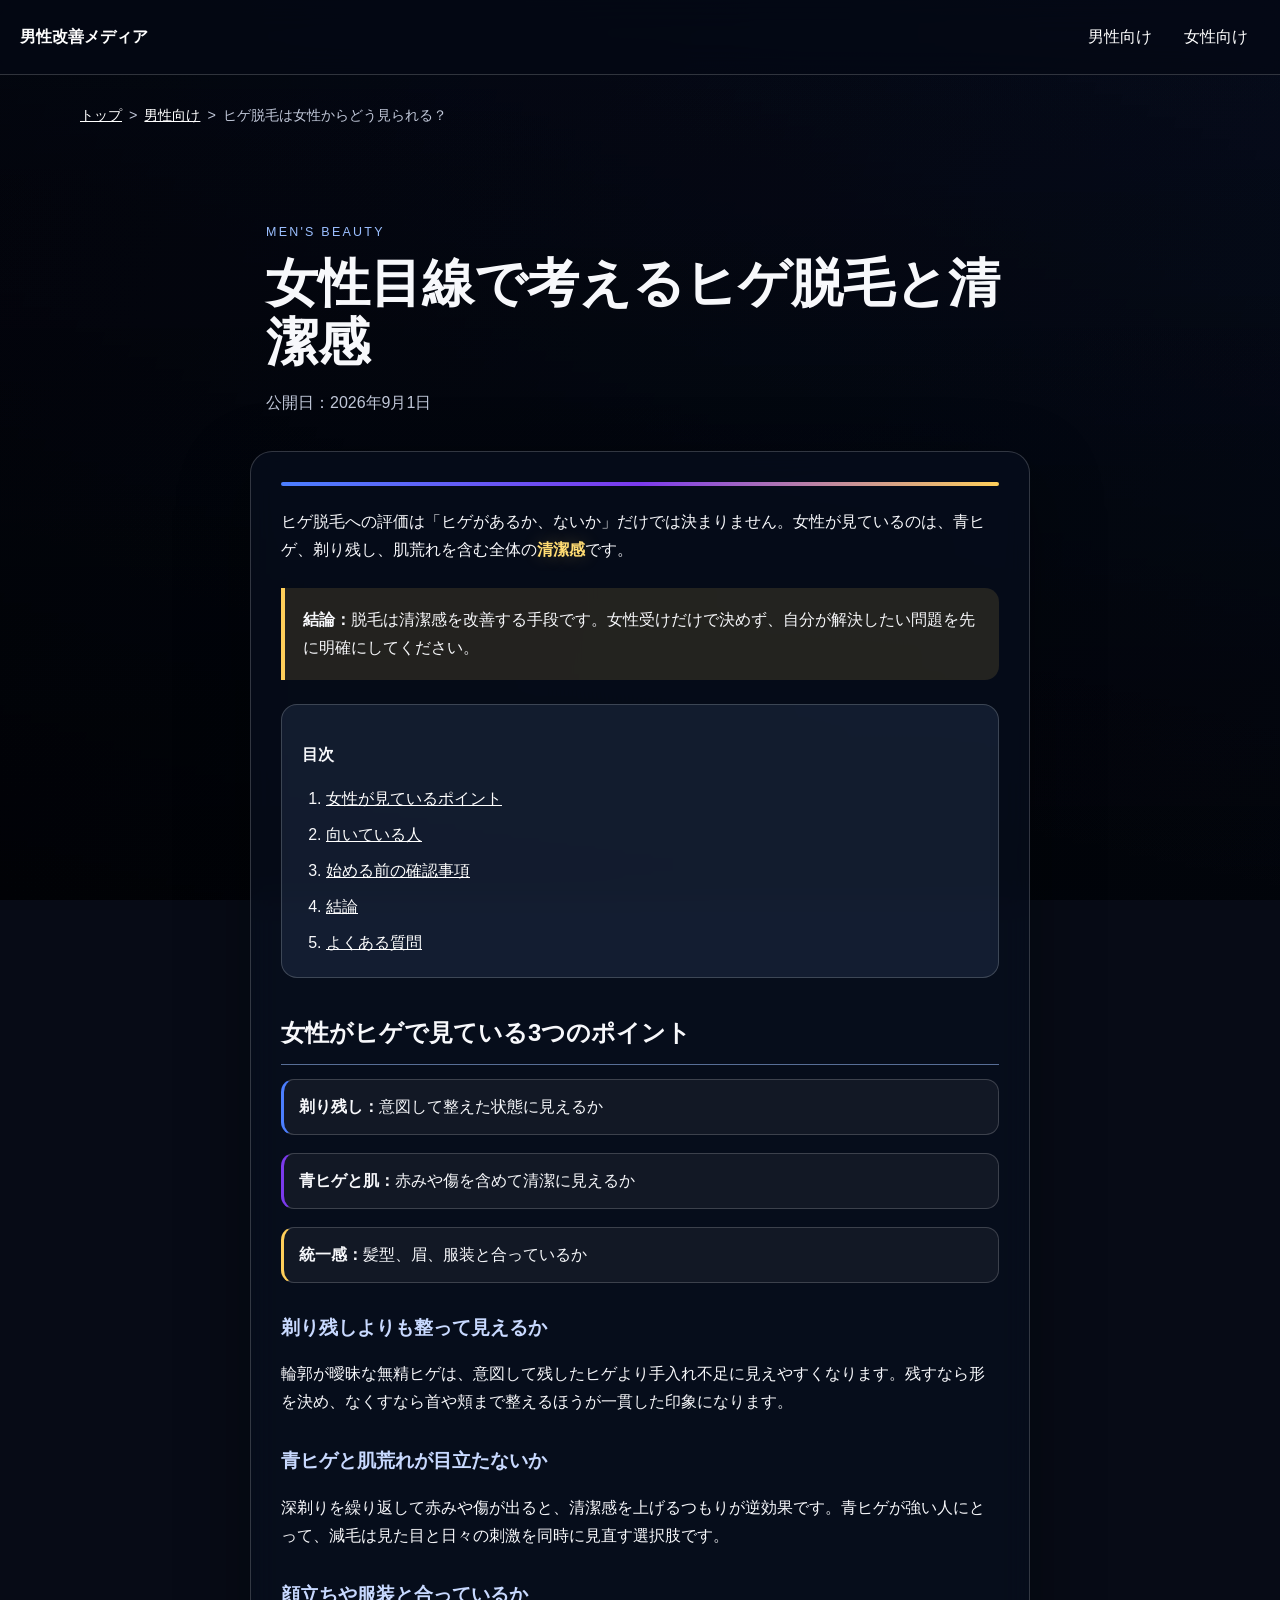
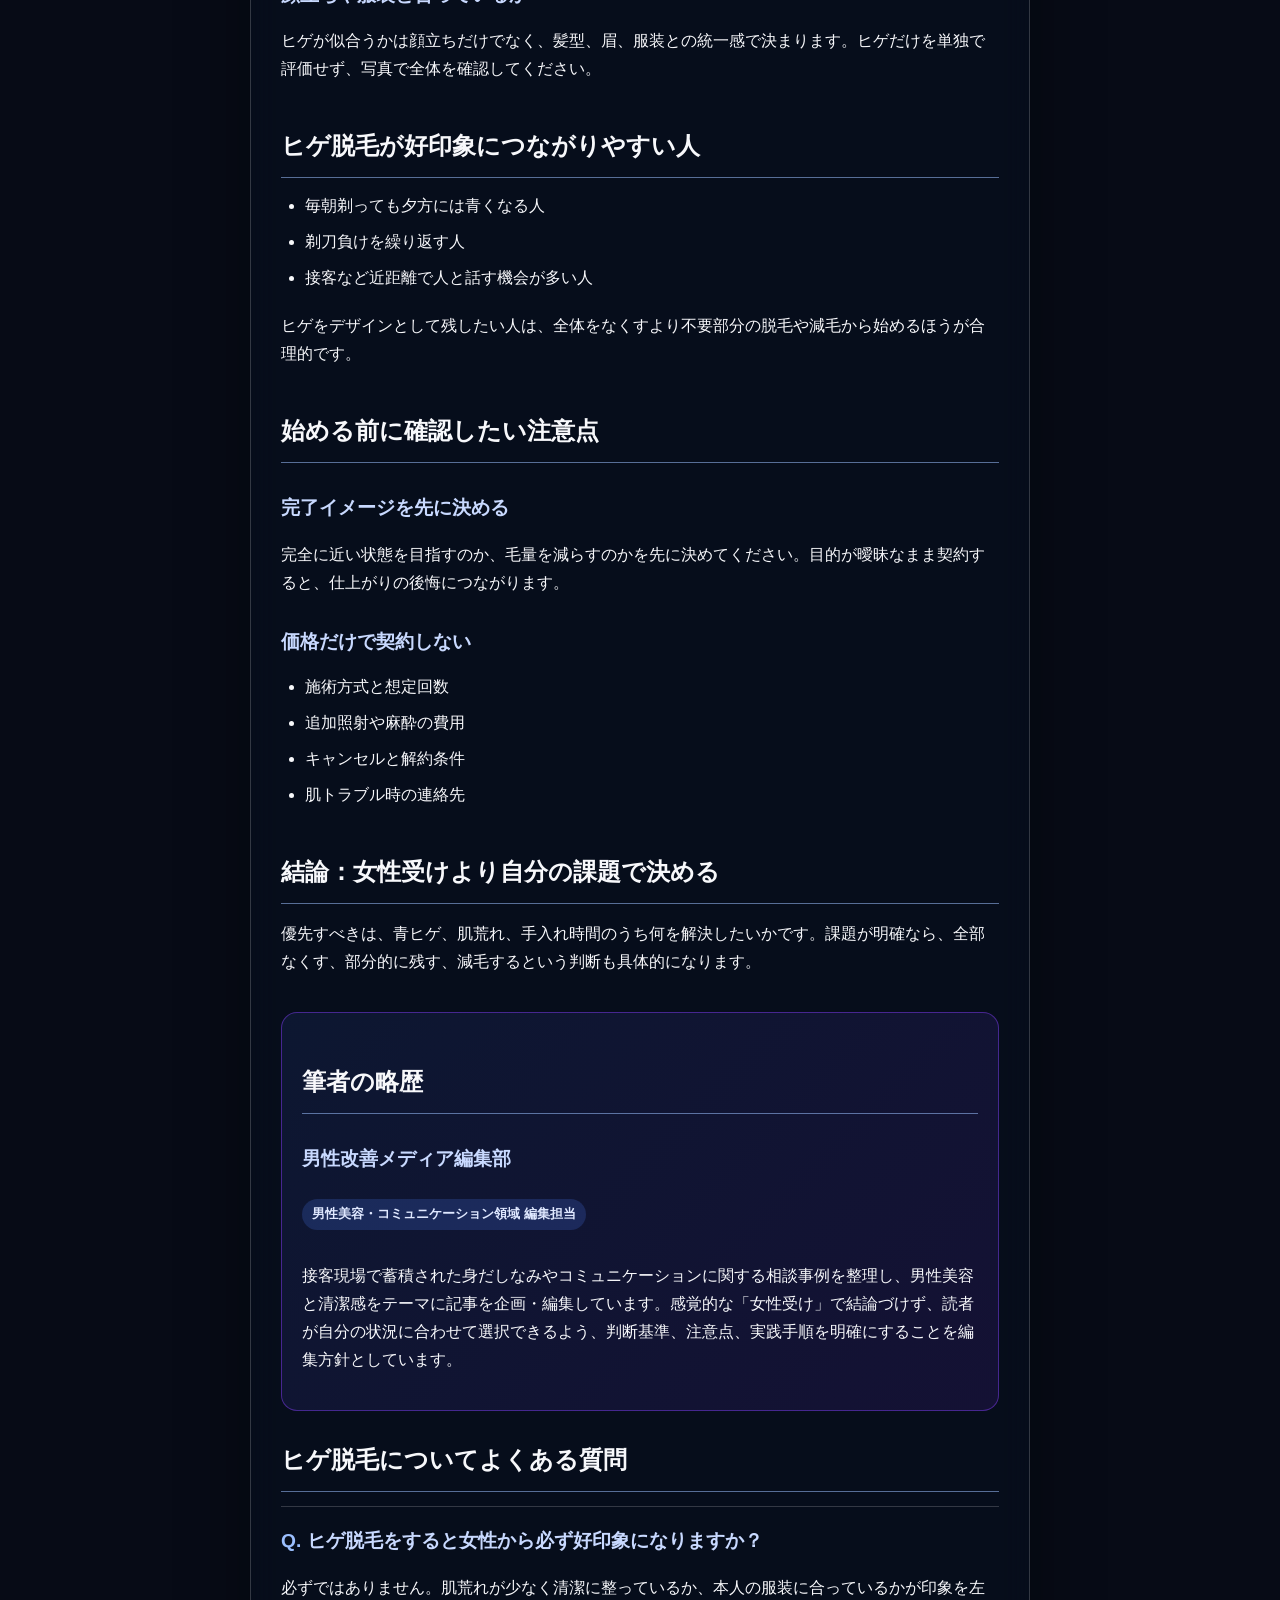
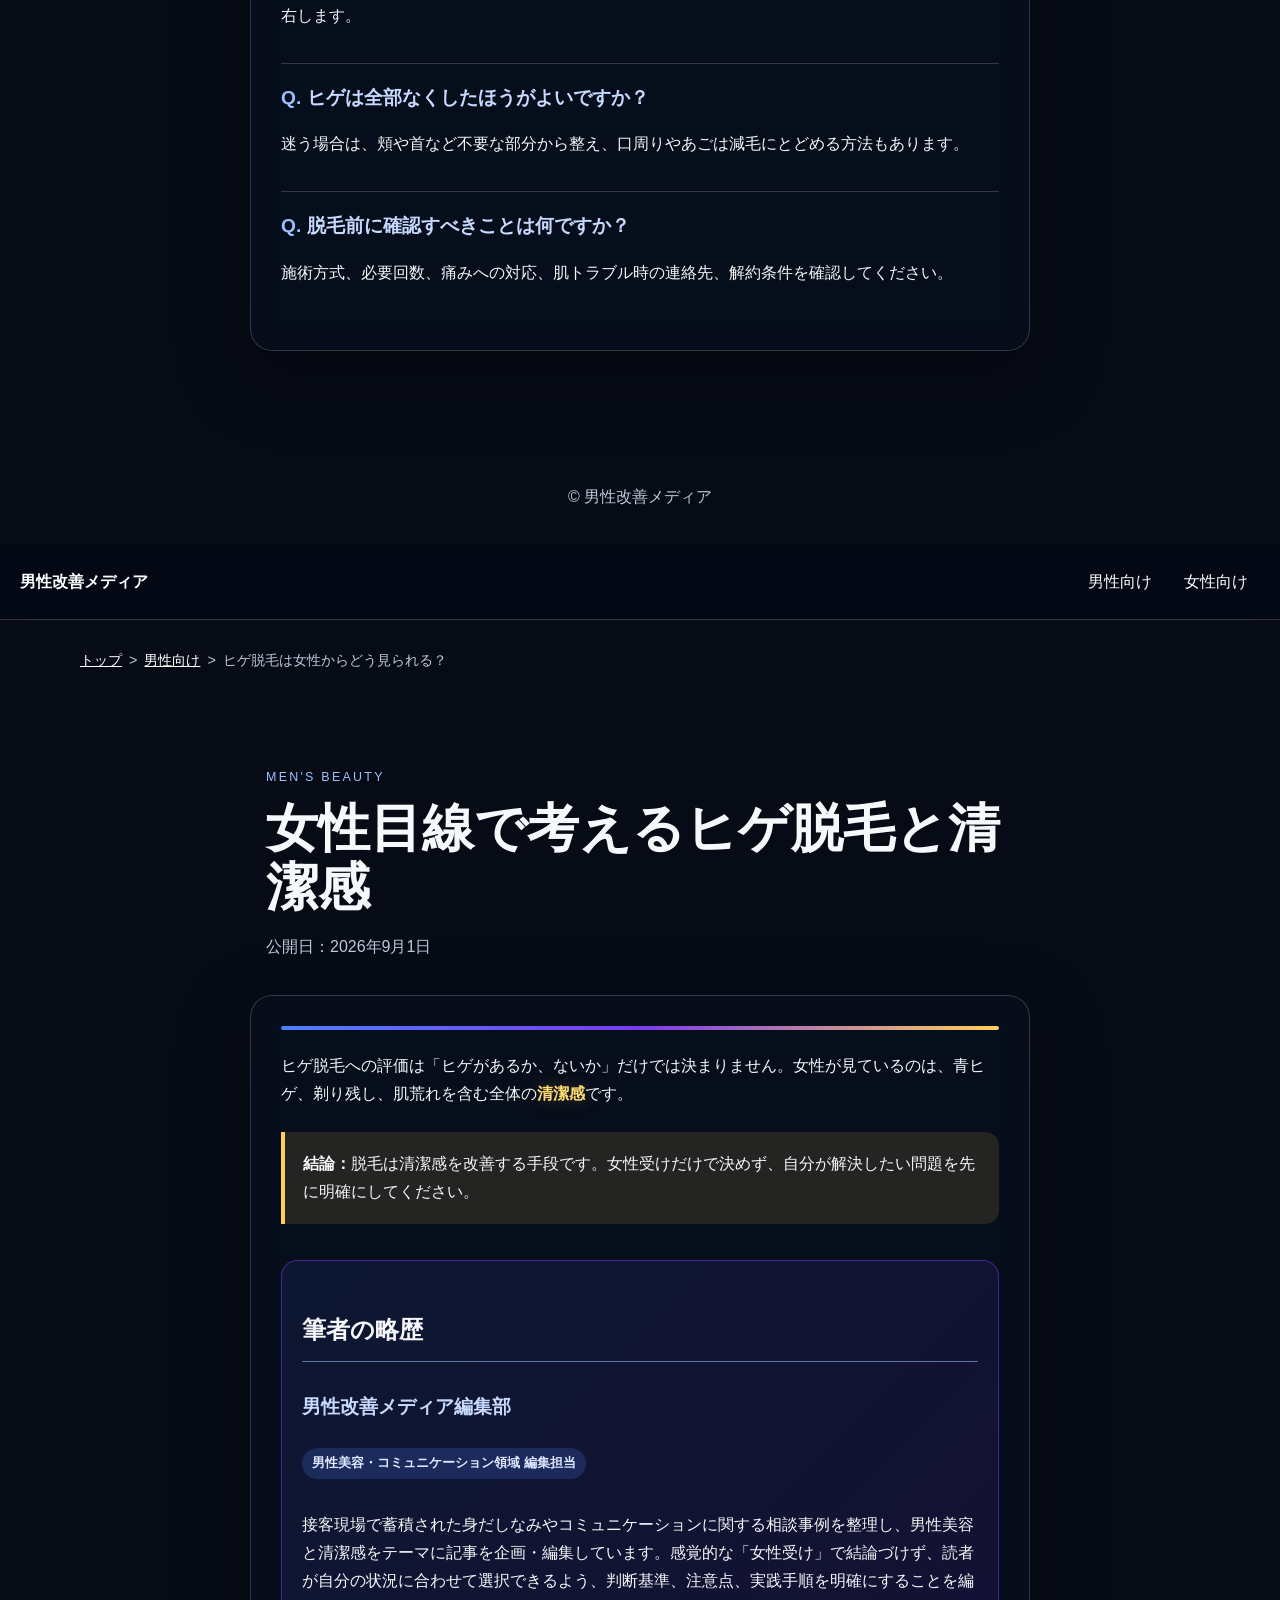
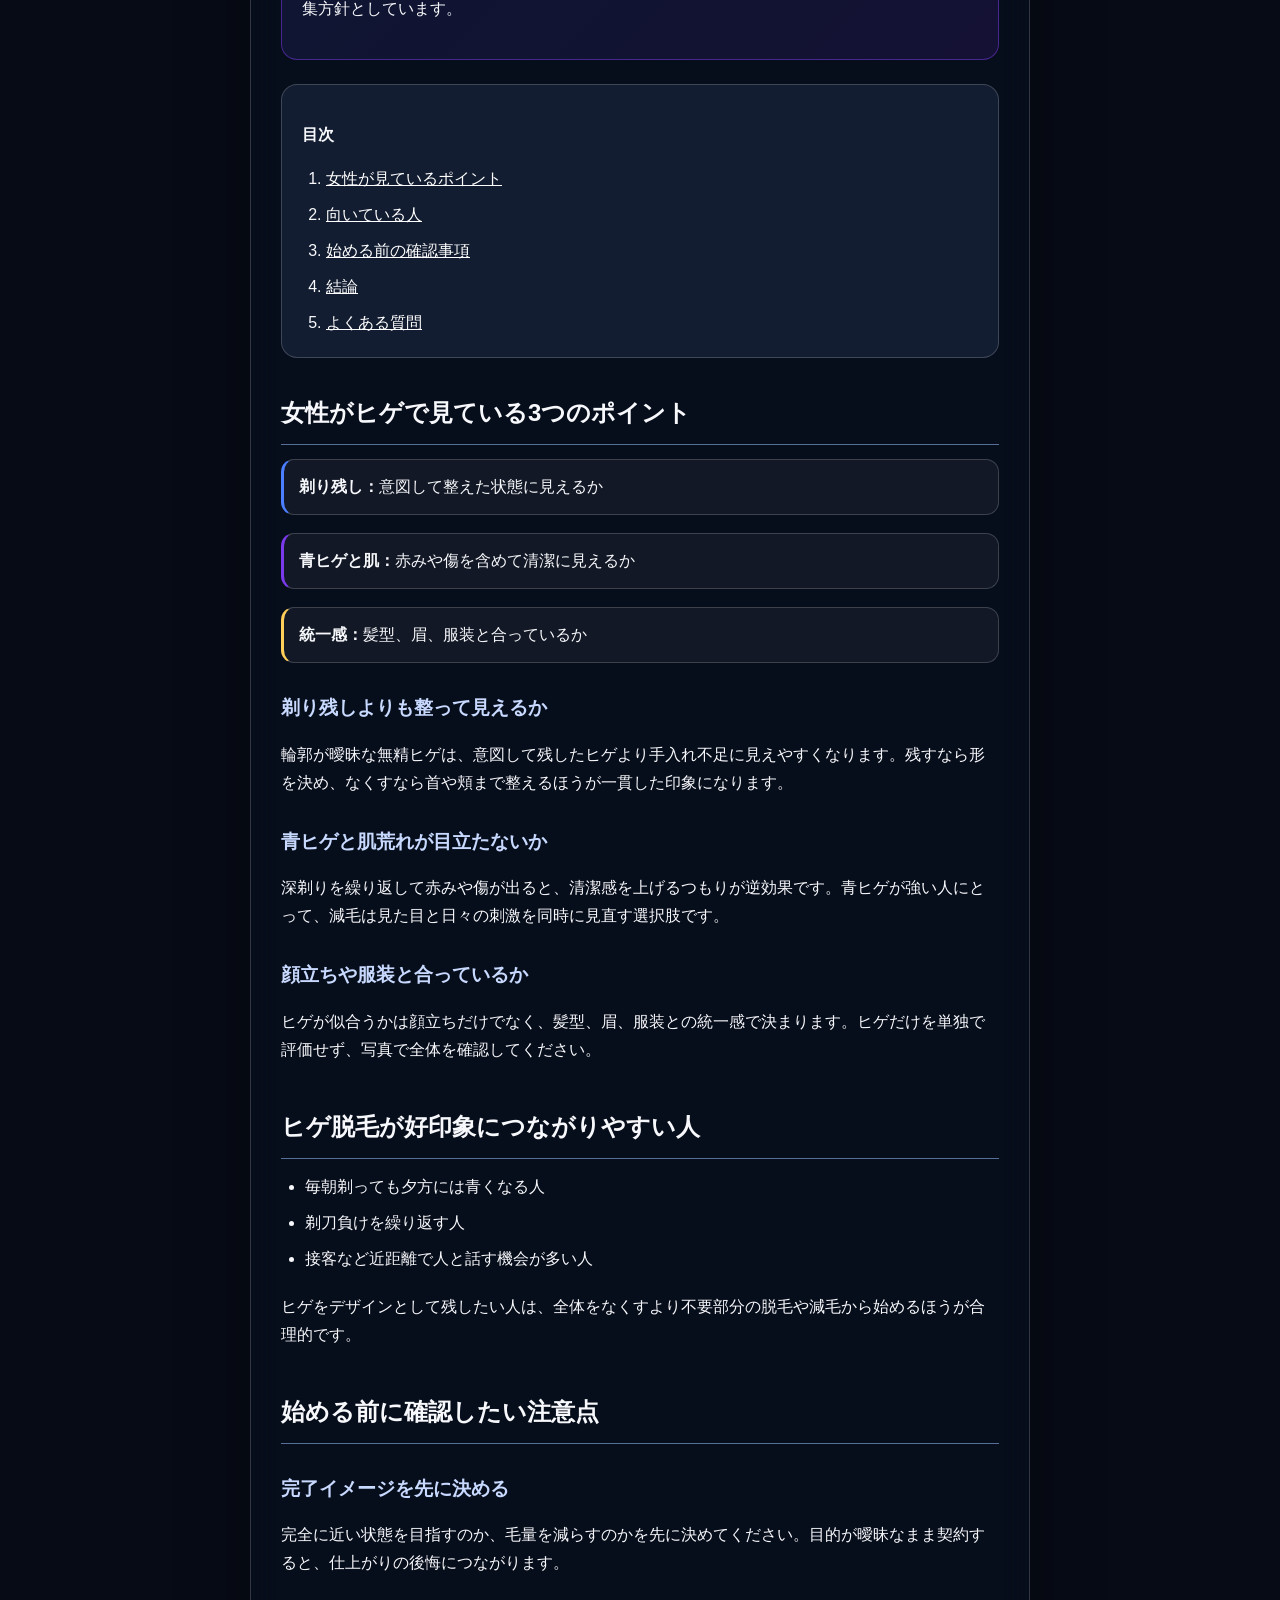
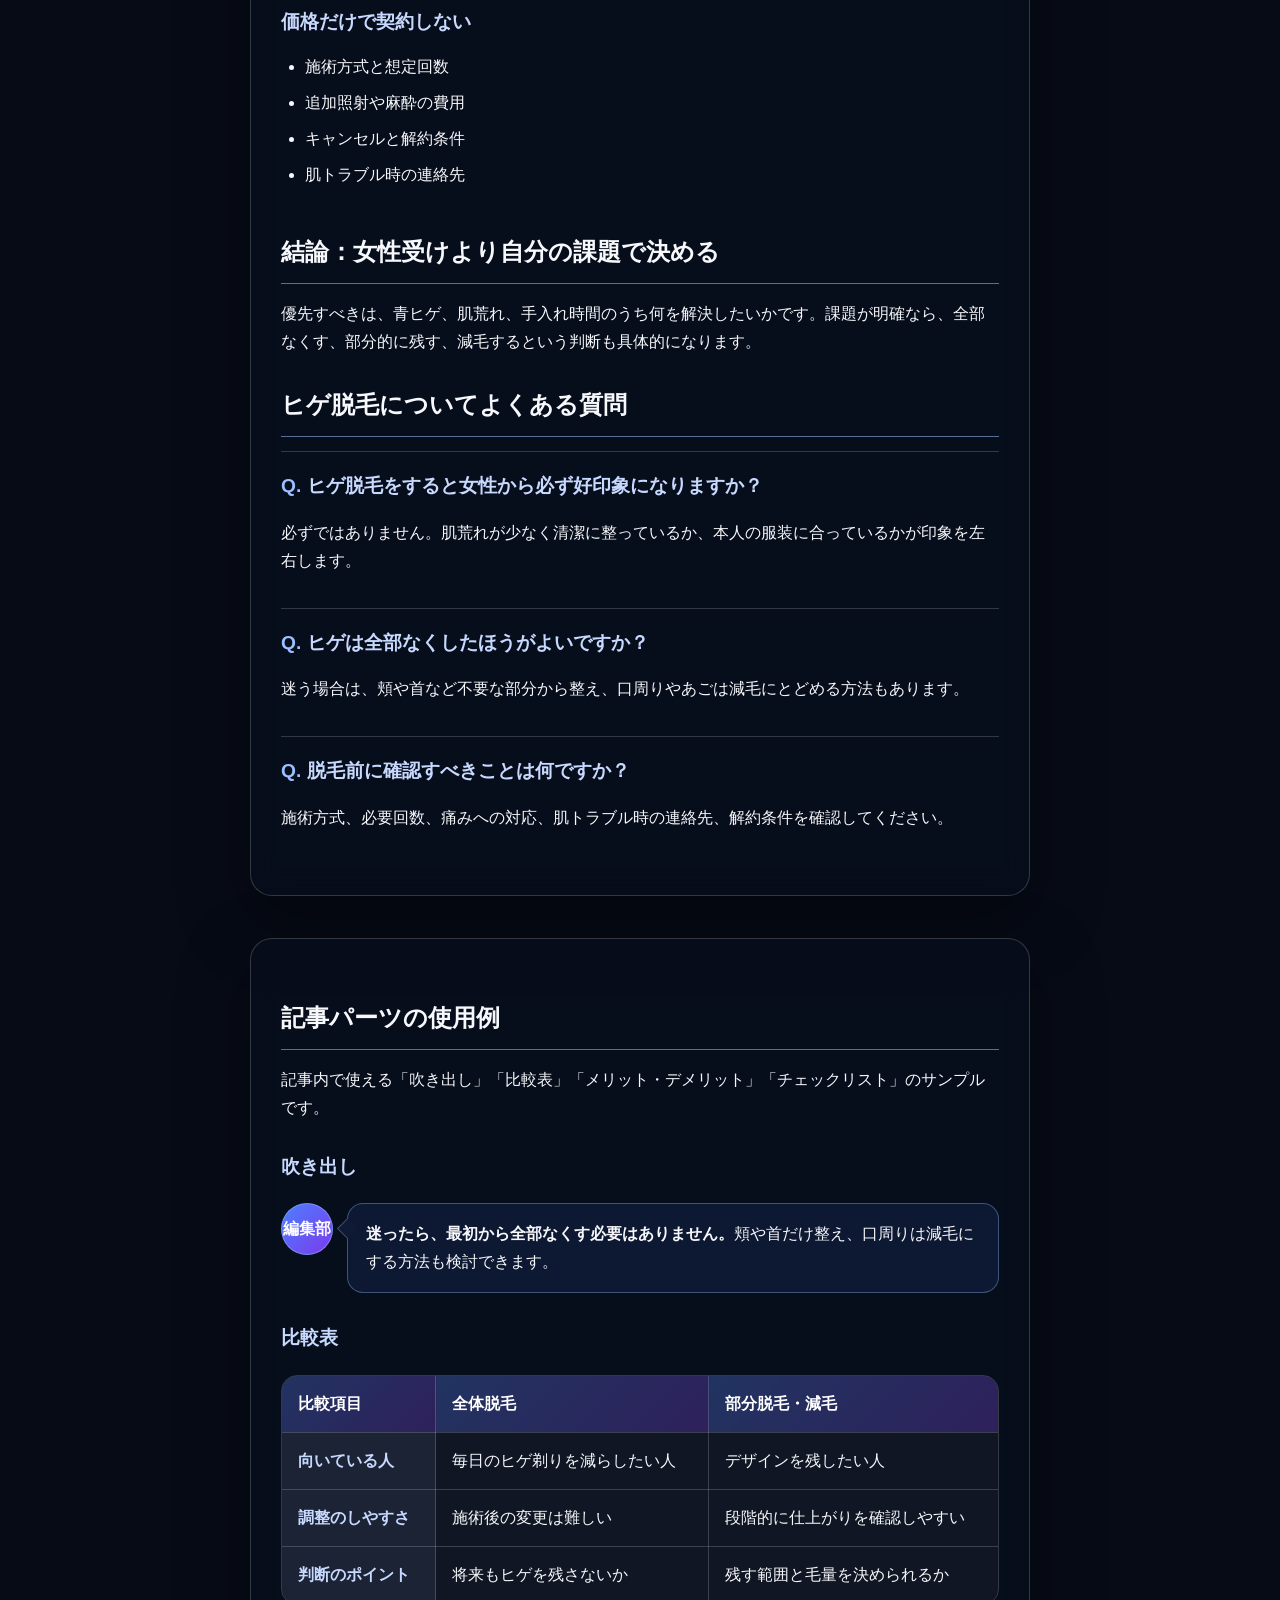
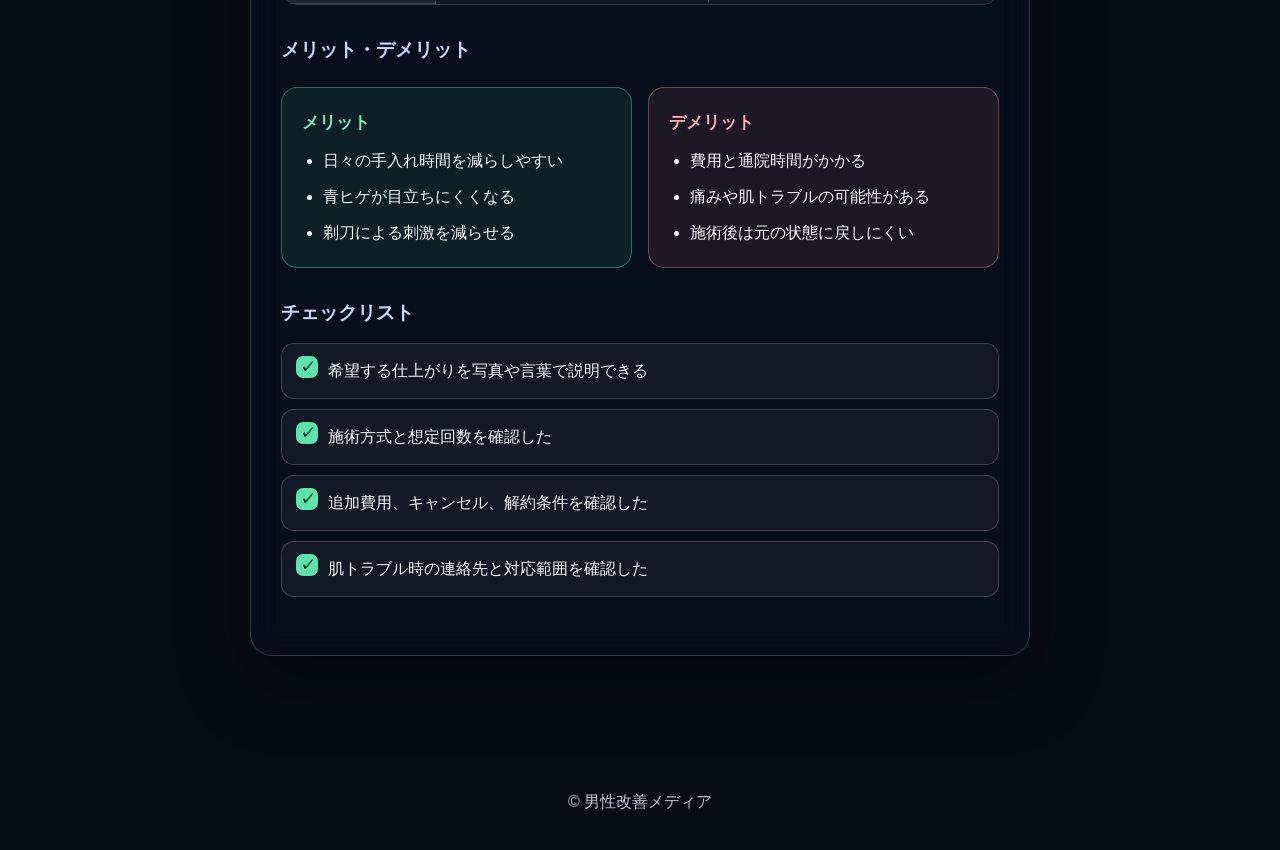
==== commit cec43f17: "Add files via upload" ====
--- a/mens/hige-datsumo/index.html
+++ b/mens/hige-datsumo/index.html
@@ -2,118 +2,117 @@
 <html lang="ja">
 
 <head>
-    <meta charset="UTF-8">
-    <meta name="viewport" content="width=device-width,initial-scale=1">
-    <title>ヒゲ脱毛は女性に好印象？本音を解説</title>
-    <meta name="description" content="ヒゲ脱毛は女性にどう見られるのか。青ヒゲ、清潔感、似合うデザインの考え方から、脱毛前に確認すべき注意点まで、女性の本音を踏まえて具体的に解説します。">
-    <meta name="keywords" content="ヒゲ脱毛,青ヒゲ,女性の本音">
-    <link rel="canonical" href="https://tojo-cast.com/blog/mens/hige-datsumo/">
-    <meta property="og:type" content="article">
-    <meta property="og:locale" content="ja_JP">
-    <meta property="og:site_name" content="男性改善メディア">
-    <meta property="og:title" content="ヒゲ脱毛は女性に好印象？本音を解説">
-    <meta property="og:description" content="青ヒゲや清潔感を女性はどう見るのか。ヒゲ脱毛の印象と判断基準を現場視点で解説します。">
-    <meta property="og:url" content="https://tojo-cast.com/blog/mens/hige-datsumo/">
-    <meta property="article:published_time" content="2026-09-01">
-    <link rel="stylesheet" href="../../style.css">
-    <script
-        type="application/ld+json">[{"@context":"https://schema.org","@type":"Article","headline":"ヒゲ脱毛は女性に好印象？本音を解説","description":"ヒゲ脱毛は女性にどう見られるのか。青ヒゲ、清潔感、似合うデザインの考え方を女性の本音から解説します。","datePublished":"2026-09-01","dateModified":"2026-09-01","inLanguage":"ja","mainEntityOfPage":"https://tojo-cast.com/blog/mens/hige-datsumo/","author":{"@type":"Person","name":"男性改善メディア編集部"},"publisher":{"@type":"Organization","name":"男性改善メディア","url":"https://tojo-cast.com/blog/"},"keywords":["ヒゲ脱毛","青ヒゲ","女性の本音"]},{"@context":"https://schema.org","@type":"FAQPage","mainEntity":[{"@type":"Question","name":"ヒゲ脱毛をすると女性から必ず好印象になりますか？","acceptedAnswer":{"@type":"Answer","text":"必ずではありません。脱毛そのものより、肌荒れが少なく清潔に整っていること、本人の顔立ちや服装に合っていることが印象を左右します。"}},{"@type":"Question","name":"ヒゲは全部なくしたほうがよいですか？","acceptedAnswer":{"@type":"Answer","text":"迷う場合は、頬や首など不要な部分から整え、口周りやあごは減毛にとどめる方法もあります。"}},{"@type":"Question","name":"脱毛前に確認すべきことは何ですか？","acceptedAnswer":{"@type":"Answer","text":"施術方式、必要回数、痛みへの対応、肌トラブル時の連絡先、解約条件を確認してください。"}}]},{"@context":"https://schema.org","@type":"BreadcrumbList","itemListElement":[{"@type":"ListItem","position":1,"name":"トップ","item":"https://tojo-cast.com/blog/"},{"@type":"ListItem","position":2,"name":"男性向け","item":"https://tojo-cast.com/blog/#mens"},{"@type":"ListItem","position":3,"name":"ヒゲ脱毛は女性からどう見られる？","item":"https://tojo-cast.com/blog/mens/hige-datsumo/"}]}]</script>
+  <meta charset="UTF-8">
+  <meta name="viewport" content="width=device-width,initial-scale=1">
+  <title>ヒゲ脱毛は女性に好印象？本音を解説</title>
+  <meta name="description" content="ヒゲ脱毛は女性にどう見られるのか。青ヒゲ、清潔感、似合うデザインの考え方から、脱毛前に確認すべき注意点まで、女性の本音を踏まえて具体的に解説します。">
+  <meta name="keywords" content="ヒゲ脱毛,青ヒゲ,女性の本音">
+  <link rel="canonical" href="https://tojo-cast.com/blog/mens/hige-datsumo/">
+  <meta property="og:type" content="article">
+  <meta property="og:locale" content="ja_JP">
+  <meta property="og:site_name" content="男性改善メディア">
+  <meta property="og:title" content="ヒゲ脱毛は女性に好印象？本音を解説">
+  <meta property="og:description" content="青ヒゲや清潔感を女性はどう見るのか。ヒゲ脱毛の印象と判断基準を現場視点で解説します。">
+  <meta property="og:url" content="https://tojo-cast.com/blog/mens/hige-datsumo/">
+  <meta property="article:published_time" content="2026-09-01">
+  <link rel="stylesheet" href="../../style.css">
+  <script
+    type="application/ld+json">[{"@context":"https://schema.org","@type":"Article","headline":"ヒゲ脱毛は女性に好印象？本音を解説","description":"ヒゲ脱毛は女性にどう見られるのか。青ヒゲ、清潔感、似合うデザインの考え方を女性の本音から解説します。","datePublished":"2026-09-01","dateModified":"2026-09-01","inLanguage":"ja","mainEntityOfPage":"https://tojo-cast.com/blog/mens/hige-datsumo/","author":{"@type":"Person","name":"男性改善メディア編集部"},"publisher":{"@type":"Organization","name":"男性改善メディア","url":"https://tojo-cast.com/blog/"},"keywords":["ヒゲ脱毛","青ヒゲ","女性の本音"]},{"@context":"https://schema.org","@type":"FAQPage","mainEntity":[{"@type":"Question","name":"ヒゲ脱毛をすると女性から必ず好印象になりますか？","acceptedAnswer":{"@type":"Answer","text":"必ずではありません。脱毛そのものより、肌荒れが少なく清潔に整っていること、本人の顔立ちや服装に合っていることが印象を左右します。"}},{"@type":"Question","name":"ヒゲは全部なくしたほうがよいですか？","acceptedAnswer":{"@type":"Answer","text":"迷う場合は、頬や首など不要な部分から整え、口周りやあごは減毛にとどめる方法もあります。"}},{"@type":"Question","name":"脱毛前に確認すべきことは何ですか？","acceptedAnswer":{"@type":"Answer","text":"施術方式、必要回数、痛みへの対応、肌トラブル時の連絡先、解約条件を確認してください。"}}]},{"@context":"https://schema.org","@type":"BreadcrumbList","itemListElement":[{"@type":"ListItem","position":1,"name":"トップ","item":"https://tojo-cast.com/blog/"},{"@type":"ListItem","position":2,"name":"男性向け","item":"https://tojo-cast.com/blog/#mens"},{"@type":"ListItem","position":3,"name":"ヒゲ脱毛は女性からどう見られる？","item":"https://tojo-cast.com/blog/mens/hige-datsumo/"}]}]</script>
 </head>
 
 <body>
-    <div class="site-bg"></div>
-    <header class="top-header"><a class="logo" href="../../">男性改善メディア</a>
-        <nav class="main-nav" aria-label="カテゴリ"><a href="../../#mens">男性向け</a><a href="../../#womens">女性向け</a></nav>
-    </header>
-    <main class="detail-main">
-        <nav aria-label="パンくずリスト">
-            <ol class="blog-breadcrumb">
-                <li><a href="../../">トップ</a></li>
-                <li><a href="../../#mens">男性向け</a></li>
-                <li aria-current="page">ヒゲ脱毛は女性からどう見られる？</li>
-            </ol>
+  <div class="site-bg"></div>
+  <header class="top-header"><a class="logo" href="../../">男性改善メディア</a>
+    <nav class="main-nav" aria-label="カテゴリ"><a href="../../#mens">男性向け</a><a href="../../#womens">女性向け</a></nav>
+  </header>
+  <main class="detail-main">
+    <nav aria-label="パンくずリスト">
+      <ol class="blog-breadcrumb">
+        <li><a href="../../">トップ</a></li>
+        <li><a href="../../#mens">男性向け</a></li>
+        <li aria-current="page">ヒゲ脱毛は女性からどう見られる？</li>
+      </ol>
+    </nav>
+    <article class="blog-container">
+      <header class="sub-hero compact-hero">
+        <p class="eyebrow">MEN'S BEAUTY</p>
+        <h1>女性目線で考えるヒゲ脱毛と清潔感</h1>
+        <p class="lead">公開日：<time datetime="2026-09-01">2026年9月1日</time></p>
+      </header>
+      <div class="panel blog-article-body">
+        <hr class="blog-color-bar">
+        <p>ヒゲ脱毛への評価は「ヒゲがあるか、ないか」だけでは決まりません。女性が見ているのは、青ヒゲ、剃り残し、肌荒れを含む全体の<span class="blog-inline-emphasis">清潔感</span>です。
+        </p>
+        <aside class="blog-important"><strong>結論：</strong>脱毛は清潔感を改善する手段です。女性受けだけで決めず、自分が解決したい問題を先に明確にしてください。
+        </aside>
+        <nav class="blog-toc" aria-labelledby="toc-title">
+          <p id="toc-title" class="blog-toc-title">目次</p>
+          <ol>
+            <li><a href="#points">女性が見ているポイント</a></li>
+            <li><a href="#fit">向いている人</a></li>
+            <li><a href="#check">始める前の確認事項</a></li>
+            <li><a href="#conclusion">結論</a></li>
+            <li><a href="#faq">よくある質問</a></li>
+          </ol>
         </nav>
-        <article class="blog-container">
-            <header class="sub-hero compact-hero">
-                <p class="eyebrow">MEN'S BEAUTY</p>
-                <h1>女性目線で考えるヒゲ脱毛と清潔感</h1>
-                <p class="lead">公開日：<time datetime="2026-09-01">2026年9月1日</time></p>
-            </header>
-            <div class="panel blog-article-body">
-                <hr class="blog-color-bar">
-                <p>ヒゲ脱毛への評価は「ヒゲがあるか、ないか」だけでは決まりません。女性が見ているのは、青ヒゲ、剃り残し、肌荒れを含む全体の<span
-                        class="blog-inline-emphasis">清潔感</span>です。
-                </p>
-                <aside class="blog-important"><strong>結論：</strong>脱毛は清潔感を改善する手段です。女性受けだけで決めず、自分が解決したい問題を先に明確にしてください。
-                </aside>
-                <nav class="blog-toc" aria-labelledby="toc-title">
-                    <p id="toc-title" class="blog-toc-title">目次</p>
-                    <ol>
-                        <li><a href="#points">女性が見ているポイント</a></li>
-                        <li><a href="#fit">向いている人</a></li>
-                        <li><a href="#check">始める前の確認事項</a></li>
-                        <li><a href="#conclusion">結論</a></li>
-                        <li><a href="#faq">よくある質問</a></li>
-                    </ol>
-                </nav>
-                <h2 id="points">女性がヒゲで見ている3つのポイント</h2>
-                <ol class="blog-summary-list">
-                    <li><strong>剃り残し：</strong>意図して整えた状態に見えるか</li>
-                    <li><strong>青ヒゲと肌：</strong>赤みや傷を含めて清潔に見えるか</li>
-                    <li><strong>統一感：</strong>髪型、眉、服装と合っているか</li>
-                </ol>
-                <h3>剃り残しよりも整って見えるか</h3>
-                <p>輪郭が曖昧な無精ヒゲは、意図して残したヒゲより手入れ不足に見えやすくなります。残すなら形を決め、なくすなら首や頬まで整えるほうが一貫した印象になります。</p>
-                <h3>青ヒゲと肌荒れが目立たないか</h3>
-                <p>深剃りを繰り返して赤みや傷が出ると、清潔感を上げるつもりが逆効果です。青ヒゲが強い人にとって、減毛は見た目と日々の刺激を同時に見直す選択肢です。</p>
-                <h3>顔立ちや服装と合っているか</h3>
-                <p>ヒゲが似合うかは顔立ちだけでなく、髪型、眉、服装との統一感で決まります。ヒゲだけを単独で評価せず、写真で全体を確認してください。</p>
-                <h2 id="fit">ヒゲ脱毛が好印象につながりやすい人</h2>
-                <ul>
-                    <li>毎朝剃っても夕方には青くなる人</li>
-                    <li>剃刀負けを繰り返す人</li>
-                    <li>接客など近距離で人と話す機会が多い人</li>
-                </ul>
-                <p>ヒゲをデザインとして残したい人は、全体をなくすより不要部分の脱毛や減毛から始めるほうが合理的です。</p>
-                <h2 id="check">始める前に確認したい注意点</h2>
-                <h3>完了イメージを先に決める</h3>
-                <p>完全に近い状態を目指すのか、毛量を減らすのかを先に決めてください。目的が曖昧なまま契約すると、仕上がりの後悔につながります。</p>
-                <h3>価格だけで契約しない</h3>
-                <ul>
-                    <li>施術方式と想定回数</li>
-                    <li>追加照射や麻酔の費用</li>
-                    <li>キャンセルと解約条件</li>
-                    <li>肌トラブル時の連絡先</li>
-                </ul>
-                <h2 id="conclusion">結論：女性受けより自分の課題で決める</h2>
-                <p>優先すべきは、青ヒゲ、肌荒れ、手入れ時間のうち何を解決したいかです。課題が明確なら、全部なくす、部分的に残す、減毛するという判断も具体的になります。</p>
-                <section class="blog-author" aria-labelledby="author">
-                    <h2 id="author">筆者の略歴</h2>
-                    <h3>男性改善メディア編集部</h3>
-                    <p class="blog-author-role">男性美容・コミュニケーション領域 編集担当</p>
-                    <p>
-                        接客現場で蓄積された身だしなみやコミュニケーションに関する相談事例を整理し、男性美容と清潔感をテーマに記事を企画・編集しています。感覚的な「女性受け」で結論づけず、読者が自分の状況に合わせて選択できるよう、判断基準、注意点、実践手順を明確にすることを編集方針としています。
-                    </p>
-                </section>
-                <section id="faq" aria-labelledby="faq-title">
-                    <h2 id="faq-title">ヒゲ脱毛についてよくある質問</h2>
-                    <article class="blog-faq-item">
-                        <h3>ヒゲ脱毛をすると女性から必ず好印象になりますか？</h3>
-                        <p>必ずではありません。肌荒れが少なく清潔に整っているか、本人の服装に合っているかが印象を左右します。</p>
-                    </article>
-                    <article class="blog-faq-item">
-                        <h3>ヒゲは全部なくしたほうがよいですか？</h3>
-                        <p>迷う場合は、頬や首など不要な部分から整え、口周りやあごは減毛にとどめる方法もあります。</p>
-                    </article>
-                    <article class="blog-faq-item">
-                        <h3>脱毛前に確認すべきことは何ですか？</h3>
-                        <p>施術方式、必要回数、痛みへの対応、肌トラブル時の連絡先、解約条件を確認してください。</p>
-                    </article>
-                </section>
-            </div>
-        </article>
-    </main>
-    <footer class="footer">© 男性改善メディア</footer>
+        <h2 id="points">女性がヒゲで見ている3つのポイント</h2>
+        <ol class="blog-summary-list">
+          <li><strong>剃り残し：</strong>意図して整えた状態に見えるか</li>
+          <li><strong>青ヒゲと肌：</strong>赤みや傷を含めて清潔に見えるか</li>
+          <li><strong>統一感：</strong>髪型、眉、服装と合っているか</li>
+        </ol>
+        <h3>剃り残しよりも整って見えるか</h3>
+        <p>輪郭が曖昧な無精ヒゲは、意図して残したヒゲより手入れ不足に見えやすくなります。残すなら形を決め、なくすなら首や頬まで整えるほうが一貫した印象になります。</p>
+        <h3>青ヒゲと肌荒れが目立たないか</h3>
+        <p>深剃りを繰り返して赤みや傷が出ると、清潔感を上げるつもりが逆効果です。青ヒゲが強い人にとって、減毛は見た目と日々の刺激を同時に見直す選択肢です。</p>
+        <h3>顔立ちや服装と合っているか</h3>
+        <p>ヒゲが似合うかは顔立ちだけでなく、髪型、眉、服装との統一感で決まります。ヒゲだけを単独で評価せず、写真で全体を確認してください。</p>
+        <h2 id="fit">ヒゲ脱毛が好印象につながりやすい人</h2>
+        <ul>
+          <li>毎朝剃っても夕方には青くなる人</li>
+          <li>剃刀負けを繰り返す人</li>
+          <li>接客など近距離で人と話す機会が多い人</li>
+        </ul>
+        <p>ヒゲをデザインとして残したい人は、全体をなくすより不要部分の脱毛や減毛から始めるほうが合理的です。</p>
+        <h2 id="check">始める前に確認したい注意点</h2>
+        <h3>完了イメージを先に決める</h3>
+        <p>完全に近い状態を目指すのか、毛量を減らすのかを先に決めてください。目的が曖昧なまま契約すると、仕上がりの後悔につながります。</p>
+        <h3>価格だけで契約しない</h3>
+        <ul>
+          <li>施術方式と想定回数</li>
+          <li>追加照射や麻酔の費用</li>
+          <li>キャンセルと解約条件</li>
+          <li>肌トラブル時の連絡先</li>
+        </ul>
+        <h2 id="conclusion">結論：女性受けより自分の課題で決める</h2>
+        <p>優先すべきは、青ヒゲ、肌荒れ、手入れ時間のうち何を解決したいかです。課題が明確なら、全部なくす、部分的に残す、減毛するという判断も具体的になります。</p>
+        <section class="blog-author" aria-labelledby="author">
+          <h2 id="author">筆者の略歴</h2>
+          <h3>男性改善メディア編集部</h3>
+          <p class="blog-author-role">男性美容・コミュニケーション領域 編集担当</p>
+          <p>
+            接客現場で蓄積された身だしなみやコミュニケーションに関する相談事例を整理し、男性美容と清潔感をテーマに記事を企画・編集しています。感覚的な「女性受け」で結論づけず、読者が自分の状況に合わせて選択できるよう、判断基準、注意点、実践手順を明確にすることを編集方針としています。
+          </p>
+        </section>
+        <section id="faq" aria-labelledby="faq-title">
+          <h2 id="faq-title">ヒゲ脱毛についてよくある質問</h2>
+          <article class="blog-faq-item">
+            <h3>ヒゲ脱毛をすると女性から必ず好印象になりますか？</h3>
+            <p>必ずではありません。肌荒れが少なく清潔に整っているか、本人の服装に合っているかが印象を左右します。</p>
+          </article>
+          <article class="blog-faq-item">
+            <h3>ヒゲは全部なくしたほうがよいですか？</h3>
+            <p>迷う場合は、頬や首など不要な部分から整え、口周りやあごは減毛にとどめる方法もあります。</p>
+          </article>
+          <article class="blog-faq-item">
+            <h3>脱毛前に確認すべきことは何ですか？</h3>
+            <p>施術方式、必要回数、痛みへの対応、肌トラブル時の連絡先、解約条件を確認してください。</p>
+          </article>
+        </section>
+      </div>
+    </article>
+  </main>
+  <footer class="footer">© 男性改善メディア</footer>
 </body>
 
 </html>
@@ -121,201 +120,203 @@
 <html lang="ja">
 
 <head>
-    <meta charset="UTF-8">
-    <meta name="viewport" content="width=device-width,initial-scale=1">
-    <title>ヒゲ脱毛は女性に好印象？本音を解説</title>
-    <meta name="description" content="ヒゲ脱毛は女性にどう見られるのか。青ヒゲ、清潔感、似合うデザインの考え方から、脱毛前に確認すべき注意点まで、女性の本音を踏まえて具体的に解説します。">
-    <meta name="keywords" content="ヒゲ脱毛,青ヒゲ,女性の本音">
-    <link rel="canonical" href="https://tojo-cast.com/blog/mens/hige-datsumo/">
-    <meta property="og:type" content="article">
-    <meta property="og:locale" content="ja_JP">
-    <meta property="og:site_name" content="男性改善メディア">
-    <meta property="og:title" content="ヒゲ脱毛は女性に好印象？本音を解説">
-    <meta property="og:description" content="青ヒゲや清潔感を女性はどう見るのか。ヒゲ脱毛の印象と判断基準を現場視点で解説します。">
-    <meta property="og:url" content="https://tojo-cast.com/blog/mens/hige-datsumo/">
-    <meta property="article:published_time" content="2026-09-01">
-    <link rel="stylesheet" href="../../style.css">
-    <script
-        type="application/ld+json">[{"@context":"https://schema.org","@type":"Article","headline":"ヒゲ脱毛は女性に好印象？本音を解説","description":"ヒゲ脱毛は女性にどう見られるのか。青ヒゲ、清潔感、似合うデザインの考え方を女性の本音から解説します。","datePublished":"2026-09-01","dateModified":"2026-09-01","inLanguage":"ja","mainEntityOfPage":"https://tojo-cast.com/blog/mens/hige-datsumo/","author":{"@type":"Person","name":"男性改善メディア編集部"},"publisher":{"@type":"Organization","name":"男性改善メディア","url":"https://tojo-cast.com/blog/"},"keywords":["ヒゲ脱毛","青ヒゲ","女性の本音"]},{"@context":"https://schema.org","@type":"FAQPage","mainEntity":[{"@type":"Question","name":"ヒゲ脱毛をすると女性から必ず好印象になりますか？","acceptedAnswer":{"@type":"Answer","text":"必ずではありません。脱毛そのものより、肌荒れが少なく清潔に整っていること、本人の顔立ちや服装に合っていることが印象を左右します。"}},{"@type":"Question","name":"ヒゲは全部なくしたほうがよいですか？","acceptedAnswer":{"@type":"Answer","text":"迷う場合は、頬や首など不要な部分から整え、口周りやあごは減毛にとどめる方法もあります。"}},{"@type":"Question","name":"脱毛前に確認すべきことは何ですか？","acceptedAnswer":{"@type":"Answer","text":"施術方式、必要回数、痛みへの対応、肌トラブル時の連絡先、解約条件を確認してください。"}}]},{"@context":"https://schema.org","@type":"BreadcrumbList","itemListElement":[{"@type":"ListItem","position":1,"name":"トップ","item":"https://tojo-cast.com/blog/"},{"@type":"ListItem","position":2,"name":"男性向け","item":"https://tojo-cast.com/blog/#mens"},{"@type":"ListItem","position":3,"name":"ヒゲ脱毛は女性からどう見られる？","item":"https://tojo-cast.com/blog/mens/hige-datsumo/"}]}]</script>
+  <meta charset="UTF-8">
+  <meta name="viewport" content="width=device-width,initial-scale=1">
+  <title>ヒゲ脱毛は女性に好印象？本音を解説</title>
+  <meta name="description" content="ヒゲ脱毛は女性にどう見られるのか。青ヒゲ、清潔感、似合うデザインの考え方から、脱毛前に確認すべき注意点まで、女性の本音を踏まえて具体的に解説します。">
+  <meta name="keywords" content="ヒゲ脱毛,青ヒゲ,女性の本音">
+  <link rel="canonical" href="https://tojo-cast.com/blog/mens/hige-datsumo/">
+  <meta property="og:type" content="article">
+  <meta property="og:locale" content="ja_JP">
+  <meta property="og:site_name" content="男性改善メディア">
+  <meta property="og:title" content="ヒゲ脱毛は女性に好印象？本音を解説">
+  <meta property="og:description" content="青ヒゲや清潔感を女性はどう見るのか。ヒゲ脱毛の印象と判断基準を現場視点で解説します。">
+  <meta property="og:url" content="https://tojo-cast.com/blog/mens/hige-datsumo/">
+  <meta property="article:published_time" content="2026-09-01">
+  <link rel="stylesheet" href="../../style.css">
+  <script
+    type="application/ld+json">[{"@context":"https://schema.org","@type":"Article","headline":"ヒゲ脱毛は女性に好印象？本音を解説","description":"ヒゲ脱毛は女性にどう見られるのか。青ヒゲ、清潔感、似合うデザインの考え方を女性の本音から解説します。","datePublished":"2026-09-01","dateModified":"2026-09-01","inLanguage":"ja","mainEntityOfPage":"https://tojo-cast.com/blog/mens/hige-datsumo/","author":{"@type":"Person","name":"男性改善メディア編集部"},"publisher":{"@type":"Organization","name":"男性改善メディア","url":"https://tojo-cast.com/blog/"},"keywords":["ヒゲ脱毛","青ヒゲ","女性の本音"]},{"@context":"https://schema.org","@type":"FAQPage","mainEntity":[{"@type":"Question","name":"ヒゲ脱毛をすると女性から必ず好印象になりますか？","acceptedAnswer":{"@type":"Answer","text":"必ずではありません。脱毛そのものより、肌荒れが少なく清潔に整っていること、本人の顔立ちや服装に合っていることが印象を左右します。"}},{"@type":"Question","name":"ヒゲは全部なくしたほうがよいですか？","acceptedAnswer":{"@type":"Answer","text":"迷う場合は、頬や首など不要な部分から整え、口周りやあごは減毛にとどめる方法もあります。"}},{"@type":"Question","name":"脱毛前に確認すべきことは何ですか？","acceptedAnswer":{"@type":"Answer","text":"施術方式、必要回数、痛みへの対応、肌トラブル時の連絡先、解約条件を確認してください。"}}]},{"@context":"https://schema.org","@type":"BreadcrumbList","itemListElement":[{"@type":"ListItem","position":1,"name":"トップ","item":"https://tojo-cast.com/blog/"},{"@type":"ListItem","position":2,"name":"男性向け","item":"https://tojo-cast.com/blog/#mens"},{"@type":"ListItem","position":3,"name":"ヒゲ脱毛は女性からどう見られる？","item":"https://tojo-cast.com/blog/mens/hige-datsumo/"}]}]</script>
 </head>
 
 <body>
-    <div class="site-bg"></div>
-    <header class="top-header"><a class="logo" href="../../">男性改善メディア</a>
-        <nav class="main-nav" aria-label="カテゴリ"><a href="../../#mens">男性向け</a><a href="../../#womens">女性向け</a></nav>
-    </header>
-    <main class="detail-main">
-        <nav aria-label="パンくずリスト">
-            <ol class="blog-breadcrumb">
-                <li><a href="../../">トップ</a></li>
-                <li><a href="../../#mens">男性向け</a></li>
-                <li aria-current="page">ヒゲ脱毛は女性からどう見られる？</li>
-            </ol>
+  <div class="site-bg"></div>
+  <header class="top-header"><a class="logo" href="../../">男性改善メディア</a>
+    <nav class="main-nav" aria-label="カテゴリ"><a href="../../#mens">男性向け</a><a href="../../#womens">女性向け</a></nav>
+  </header>
+  <main class="detail-main">
+    <nav aria-label="パンくずリスト">
+      <ol class="blog-breadcrumb">
+        <li><a href="../../">トップ</a></li>
+        <li><a href="../../#mens">男性向け</a></li>
+        <li aria-current="page">ヒゲ脱毛は女性からどう見られる？</li>
+      </ol>
+    </nav>
+    <article class="blog-container">
+      <header class="sub-hero compact-hero">
+        <p class="eyebrow">MEN'S BEAUTY</p>
+        <h1>女性目線で考えるヒゲ脱毛と清潔感</h1>
+        <p class="lead">公開日：<time datetime="2026-09-01">2026年9月1日</time></p>
+      </header>
+      <div class="panel blog-article-body">
+        <hr class="blog-color-bar">
+        <p>ヒゲ脱毛への評価は「ヒゲがあるか、ないか」だけでは決まりません。女性が見ているのは、青ヒゲ、剃り残し、肌荒れを含む全体の<span class="blog-inline-emphasis">清潔感</span>です。
+        </p>
+        <aside class="blog-important"><strong>結論：</strong>脱毛は清潔感を改善する手段です。女性受けだけで決めず、自分が解決したい問題を先に明確にしてください。
+        </aside>
+
+        <section class="blog-author" aria-labelledby="author">
+          <h2 id="author">筆者の略歴</h2>
+          <h3>男性改善メディア編集部</h3>
+          <p class="blog-author-role">男性美容・コミュニケーション領域 編集担当</p>
+          <p>
+            接客現場で蓄積された身だしなみやコミュニケーションに関する相談事例を整理し、男性美容と清潔感をテーマに記事を企画・編集しています。感覚的な「女性受け」で結論づけず、読者が自分の状況に合わせて選択できるよう、判断基準、注意点、実践手順を明確にすることを編集方針としています。
+          </p>
+        </section>
+
+        <nav class="blog-toc" aria-labelledby="toc-title">
+          <p id="toc-title" class="blog-toc-title">目次</p>
+          <ol>
+            <li><a href="#points">女性が見ているポイント</a></li>
+            <li><a href="#fit">向いている人</a></li>
+            <li><a href="#check">始める前の確認事項</a></li>
+            <li><a href="#conclusion">結論</a></li>
+            <li><a href="#faq">よくある質問</a></li>
+          </ol>
         </nav>
-        <article class="blog-container">
-            <header class="sub-hero compact-hero">
-                <p class="eyebrow">MEN'S BEAUTY</p>
-                <h1>女性目線で考えるヒゲ脱毛と清潔感</h1>
-                <p class="lead">公開日：<time datetime="2026-09-01">2026年9月1日</time></p>
-            </header>
-            <div class="panel blog-article-body">
-                <hr class="blog-color-bar">
-                <p>ヒゲ脱毛への評価は「ヒゲがあるか、ないか」だけでは決まりません。女性が見ているのは、青ヒゲ、剃り残し、肌荒れを含む全体の<span
-                        class="blog-inline-emphasis">清潔感</span>です。
-                </p>
-                <aside class="blog-important"><strong>結論：</strong>脱毛は清潔感を改善する手段です。女性受けだけで決めず、自分が解決したい問題を先に明確にしてください。
-                </aside>
-                <nav class="blog-toc" aria-labelledby="toc-title">
-                    <p id="toc-title" class="blog-toc-title">目次</p>
-                    <ol>
-                        <li><a href="#points">女性が見ているポイント</a></li>
-                        <li><a href="#fit">向いている人</a></li>
-                        <li><a href="#check">始める前の確認事項</a></li>
-                        <li><a href="#conclusion">結論</a></li>
-                        <li><a href="#faq">よくある質問</a></li>
-                    </ol>
-                </nav>
-                <h2 id="points">女性がヒゲで見ている3つのポイント</h2>
-                <ol class="blog-summary-list">
-                    <li><strong>剃り残し：</strong>意図して整えた状態に見えるか</li>
-                    <li><strong>青ヒゲと肌：</strong>赤みや傷を含めて清潔に見えるか</li>
-                    <li><strong>統一感：</strong>髪型、眉、服装と合っているか</li>
-                </ol>
-                <h3>剃り残しよりも整って見えるか</h3>
-                <p>輪郭が曖昧な無精ヒゲは、意図して残したヒゲより手入れ不足に見えやすくなります。残すなら形を決め、なくすなら首や頬まで整えるほうが一貫した印象になります。</p>
-                <h3>青ヒゲと肌荒れが目立たないか</h3>
-                <p>深剃りを繰り返して赤みや傷が出ると、清潔感を上げるつもりが逆効果です。青ヒゲが強い人にとって、減毛は見た目と日々の刺激を同時に見直す選択肢です。</p>
-                <h3>顔立ちや服装と合っているか</h3>
-                <p>ヒゲが似合うかは顔立ちだけでなく、髪型、眉、服装との統一感で決まります。ヒゲだけを単独で評価せず、写真で全体を確認してください。</p>
-                <h2 id="fit">ヒゲ脱毛が好印象につながりやすい人</h2>
-                <ul>
-                    <li>毎朝剃っても夕方には青くなる人</li>
-                    <li>剃刀負けを繰り返す人</li>
-                    <li>接客など近距離で人と話す機会が多い人</li>
-                </ul>
-                <p>ヒゲをデザインとして残したい人は、全体をなくすより不要部分の脱毛や減毛から始めるほうが合理的です。</p>
-                <h2 id="check">始める前に確認したい注意点</h2>
-                <h3>完了イメージを先に決める</h3>
-                <p>完全に近い状態を目指すのか、毛量を減らすのかを先に決めてください。目的が曖昧なまま契約すると、仕上がりの後悔につながります。</p>
-                <h3>価格だけで契約しない</h3>
-                <ul>
-                    <li>施術方式と想定回数</li>
-                    <li>追加照射や麻酔の費用</li>
-                    <li>キャンセルと解約条件</li>
-                    <li>肌トラブル時の連絡先</li>
-                </ul>
-                <h2 id="conclusion">結論：女性受けより自分の課題で決める</h2>
-                <p>優先すべきは、青ヒゲ、肌荒れ、手入れ時間のうち何を解決したいかです。課題が明確なら、全部なくす、部分的に残す、減毛するという判断も具体的になります。</p>
-                <section class="blog-author" aria-labelledby="author">
-                    <h2 id="author">筆者の略歴</h2>
-                    <h3>男性改善メディア編集部</h3>
-                    <p class="blog-author-role">男性美容・コミュニケーション領域 編集担当</p>
-                    <p>
-                        接客現場で蓄積された身だしなみやコミュニケーションに関する相談事例を整理し、男性美容と清潔感をテーマに記事を企画・編集しています。感覚的な「女性受け」で結論づけず、読者が自分の状況に合わせて選択できるよう、判断基準、注意点、実践手順を明確にすることを編集方針としています。
-                    </p>
-                </section>
-                <section id="faq" aria-labelledby="faq-title">
-                    <h2 id="faq-title">ヒゲ脱毛についてよくある質問</h2>
-                    <article class="blog-faq-item">
-                        <h3>ヒゲ脱毛をすると女性から必ず好印象になりますか？</h3>
-                        <p>必ずではありません。肌荒れが少なく清潔に整っているか、本人の服装に合っているかが印象を左右します。</p>
-                    </article>
-                    <article class="blog-faq-item">
-                        <h3>ヒゲは全部なくしたほうがよいですか？</h3>
-                        <p>迷う場合は、頬や首など不要な部分から整え、口周りやあごは減毛にとどめる方法もあります。</p>
-                    </article>
-                    <article class="blog-faq-item">
-                        <h3>脱毛前に確認すべきことは何ですか？</h3>
-                        <p>施術方式、必要回数、痛みへの対応、肌トラブル時の連絡先、解約条件を確認してください。</p>
-                    </article>
-                </section>
+        <h2 id="points">女性がヒゲで見ている3つのポイント</h2>
+        <ol class="blog-summary-list">
+          <li><strong>剃り残し：</strong>意図して整えた状態に見えるか</li>
+          <li><strong>青ヒゲと肌：</strong>赤みや傷を含めて清潔に見えるか</li>
+          <li><strong>統一感：</strong>髪型、眉、服装と合っているか</li>
+        </ol>
+        <h3>剃り残しよりも整って見えるか</h3>
+        <p>輪郭が曖昧な無精ヒゲは、意図して残したヒゲより手入れ不足に見えやすくなります。残すなら形を決め、なくすなら首や頬まで整えるほうが一貫した印象になります。</p>
+        <h3>青ヒゲと肌荒れが目立たないか</h3>
+        <p>深剃りを繰り返して赤みや傷が出ると、清潔感を上げるつもりが逆効果です。青ヒゲが強い人にとって、減毛は見た目と日々の刺激を同時に見直す選択肢です。</p>
+        <h3>顔立ちや服装と合っているか</h3>
+        <p>ヒゲが似合うかは顔立ちだけでなく、髪型、眉、服装との統一感で決まります。ヒゲだけを単独で評価せず、写真で全体を確認してください。</p>
+        <h2 id="fit">ヒゲ脱毛が好印象につながりやすい人</h2>
+        <ul>
+          <li>毎朝剃っても夕方には青くなる人</li>
+          <li>剃刀負けを繰り返す人</li>
+          <li>接客など近距離で人と話す機会が多い人</li>
+        </ul>
+        <p>ヒゲをデザインとして残したい人は、全体をなくすより不要部分の脱毛や減毛から始めるほうが合理的です。</p>
+        <h2 id="check">始める前に確認したい注意点</h2>
+        <h3>完了イメージを先に決める</h3>
+        <p>完全に近い状態を目指すのか、毛量を減らすのかを先に決めてください。目的が曖昧なまま契約すると、仕上がりの後悔につながります。</p>
+        <h3>価格だけで契約しない</h3>
+        <ul>
+          <li>施術方式と想定回数</li>
+          <li>追加照射や麻酔の費用</li>
+          <li>キャンセルと解約条件</li>
+          <li>肌トラブル時の連絡先</li>
+        </ul>
+        <h2 id="conclusion">結論：女性受けより自分の課題で決める</h2>
+        <p>優先すべきは、青ヒゲ、肌荒れ、手入れ時間のうち何を解決したいかです。課題が明確なら、全部なくす、部分的に残す、減毛するという判断も具体的になります。</p>
+
+        <section id="faq" aria-labelledby="faq-title">
+          <h2 id="faq-title">ヒゲ脱毛についてよくある質問</h2>
+          <article class="blog-faq-item">
+            <h3>ヒゲ脱毛をすると女性から必ず好印象になりますか？</h3>
+            <p>必ずではありません。肌荒れが少なく清潔に整っているか、本人の服装に合っているかが印象を左右します。</p>
+          </article>
+          <article class="blog-faq-item">
+            <h3>ヒゲは全部なくしたほうがよいですか？</h3>
+            <p>迷う場合は、頬や首など不要な部分から整え、口周りやあごは減毛にとどめる方法もあります。</p>
+          </article>
+          <article class="blog-faq-item">
+            <h3>脱毛前に確認すべきことは何ですか？</h3>
+            <p>施術方式、必要回数、痛みへの対応、肌トラブル時の連絡先、解約条件を確認してください。</p>
+          </article>
+        </section>
+      </div>
+
+
+      <!-- Blog component usage samples: added section only -->
+      <section class="panel blog-article-body blog-ui-samples" aria-labelledby="blog-ui-samples-title">
+        <h2 id="blog-ui-samples-title">記事パーツの使用例</h2>
+        <p>記事内で使える「吹き出し」「比較表」「メリット・デメリット」「チェックリスト」のサンプルです。</p>
+
+        <section class="blog-ui-sample" aria-labelledby="speech-sample-title">
+          <h3 id="speech-sample-title" class="blog-ui-sample-title">吹き出し</h3>
+          <div class="blog-speech">
+            <div class="blog-speech-avatar" aria-hidden="true">編集部</div>
+            <div class="blog-speech-body">
+              <p><strong>迷ったら、最初から全部なくす必要はありません。</strong>頬や首だけ整え、口周りは減毛にする方法も検討できます。</p>
             </div>
-
-
-            <!-- Blog component usage samples: added section only -->
-            <section class="panel blog-article-body blog-ui-samples" aria-labelledby="blog-ui-samples-title">
-                <h2 id="blog-ui-samples-title">記事パーツの使用例</h2>
-                <p>記事内で使える「吹き出し」「比較表」「メリット・デメリット」「チェックリスト」のサンプルです。</p>
-
-                <section class="blog-ui-sample" aria-labelledby="speech-sample-title">
-                    <h3 id="speech-sample-title" class="blog-ui-sample-title">吹き出し</h3>
-                    <div class="blog-speech">
-                        <div class="blog-speech-avatar" aria-hidden="true">編集部</div>
-                        <div class="blog-speech-body">
-                            <p><strong>迷ったら、最初から全部なくす必要はありません。</strong>頬や首だけ整え、口周りは減毛にする方法も検討できます。</p>
-                        </div>
-                    </div>
-                </section>
-
-                <section class="blog-ui-sample" aria-labelledby="comparison-sample-title">
-                    <h3 id="comparison-sample-title" class="blog-ui-sample-title">比較表</h3>
-                    <div class="blog-table-wrap" role="region" aria-label="脱毛方法の比較" tabindex="0">
-                        <table class="blog-comparison-table">
-                            <thead>
-                                <tr>
-                                    <th scope="col">比較項目</th>
-                                    <th scope="col">全体脱毛</th>
-                                    <th scope="col">部分脱毛・減毛</th>
-                                </tr>
-                            </thead>
-                            <tbody>
-                                <tr>
-                                    <th scope="row">向いている人</th>
-                                    <td>毎日のヒゲ剃りを減らしたい人</td>
-                                    <td>デザインを残したい人</td>
-                                </tr>
-                                <tr>
-                                    <th scope="row">調整のしやすさ</th>
-                                    <td>施術後の変更は難しい</td>
-                                    <td>段階的に仕上がりを確認しやすい</td>
-                                </tr>
-                                <tr>
-                                    <th scope="row">判断のポイント</th>
-                                    <td>将来もヒゲを残さないか</td>
-                                    <td>残す範囲と毛量を決められるか</td>
-                                </tr>
-                            </tbody>
-                        </table>
-                    </div>
-                </section>
-
-                <section class="blog-ui-sample" aria-labelledby="pros-cons-sample-title">
-                    <h3 id="pros-cons-sample-title" class="blog-ui-sample-title">メリット・デメリット</h3>
-                    <div class="blog-pros-cons">
-                        <div class="blog-pros">
-                            <h4>メリット</h4>
-                            <ul>
-                                <li>日々の手入れ時間を減らしやすい</li>
-                                <li>青ヒゲが目立ちにくくなる</li>
-                                <li>剃刀による刺激を減らせる</li>
-                            </ul>
-                        </div>
-                        <div class="blog-cons">
-                            <h4>デメリット</h4>
-                            <ul>
-                                <li>費用と通院時間がかかる</li>
-                                <li>痛みや肌トラブルの可能性がある</li>
-                                <li>施術後は元の状態に戻しにくい</li>
-                            </ul>
-                        </div>
-                    </div>
-                </section>
-
-                <section class="blog-ui-sample" aria-labelledby="checklist-sample-title">
-                    <h3 id="checklist-sample-title" class="blog-ui-sample-title">チェックリスト</h3>
-                    <ul class="blog-checklist">
-                        <li>希望する仕上がりを写真や言葉で説明できる</li>
-                        <li>施術方式と想定回数を確認した</li>
-                        <li>追加費用、キャンセル、解約条件を確認した</li>
-                        <li>肌トラブル時の連絡先と対応範囲を確認した</li>
-                    </ul>
-                </section>
-            </section>
-        </article>
-
-
-    </main>
-    <footer class="footer">© 男性改善メディア</footer>
+          </div>
+        </section>
+
+        <section class="blog-ui-sample" aria-labelledby="comparison-sample-title">
+          <h3 id="comparison-sample-title" class="blog-ui-sample-title">比較表</h3>
+          <div class="blog-table-wrap" role="region" aria-label="脱毛方法の比較" tabindex="0">
+            <table class="blog-comparison-table">
+              <thead>
+                <tr>
+                  <th scope="col">比較項目</th>
+                  <th scope="col">全体脱毛</th>
+                  <th scope="col">部分脱毛・減毛</th>
+                </tr>
+              </thead>
+              <tbody>
+                <tr>
+                  <th scope="row">向いている人</th>
+                  <td>毎日のヒゲ剃りを減らしたい人</td>
+                  <td>デザインを残したい人</td>
+                </tr>
+                <tr>
+                  <th scope="row">調整のしやすさ</th>
+                  <td>施術後の変更は難しい</td>
+                  <td>段階的に仕上がりを確認しやすい</td>
+                </tr>
+                <tr>
+                  <th scope="row">判断のポイント</th>
+                  <td>将来もヒゲを残さないか</td>
+                  <td>残す範囲と毛量を決められるか</td>
+                </tr>
+              </tbody>
+            </table>
+          </div>
+        </section>
+
+        <section class="blog-ui-sample" aria-labelledby="pros-cons-sample-title">
+          <h3 id="pros-cons-sample-title" class="blog-ui-sample-title">メリット・デメリット</h3>
+          <div class="blog-pros-cons">
+            <div class="blog-pros">
+              <h4>メリット</h4>
+              <ul>
+                <li>日々の手入れ時間を減らしやすい</li>
+                <li>青ヒゲが目立ちにくくなる</li>
+                <li>剃刀による刺激を減らせる</li>
+              </ul>
+            </div>
+            <div class="blog-cons">
+              <h4>デメリット</h4>
+              <ul>
+                <li>費用と通院時間がかかる</li>
+                <li>痛みや肌トラブルの可能性がある</li>
+                <li>施術後は元の状態に戻しにくい</li>
+              </ul>
+            </div>
+          </div>
+        </section>
+
+        <section class="blog-ui-sample" aria-labelledby="checklist-sample-title">
+          <h3 id="checklist-sample-title" class="blog-ui-sample-title">チェックリスト</h3>
+          <ul class="blog-checklist">
+            <li>希望する仕上がりを写真や言葉で説明できる</li>
+            <li>施術方式と想定回数を確認した</li>
+            <li>追加費用、キャンセル、解約条件を確認した</li>
+            <li>肌トラブル時の連絡先と対応範囲を確認した</li>
+          </ul>
+        </section>
+      </section>
+    </article>
+
+
+  </main>
+  <footer class="footer">© 男性改善メディア</footer>
 </body>
 
 </html>
